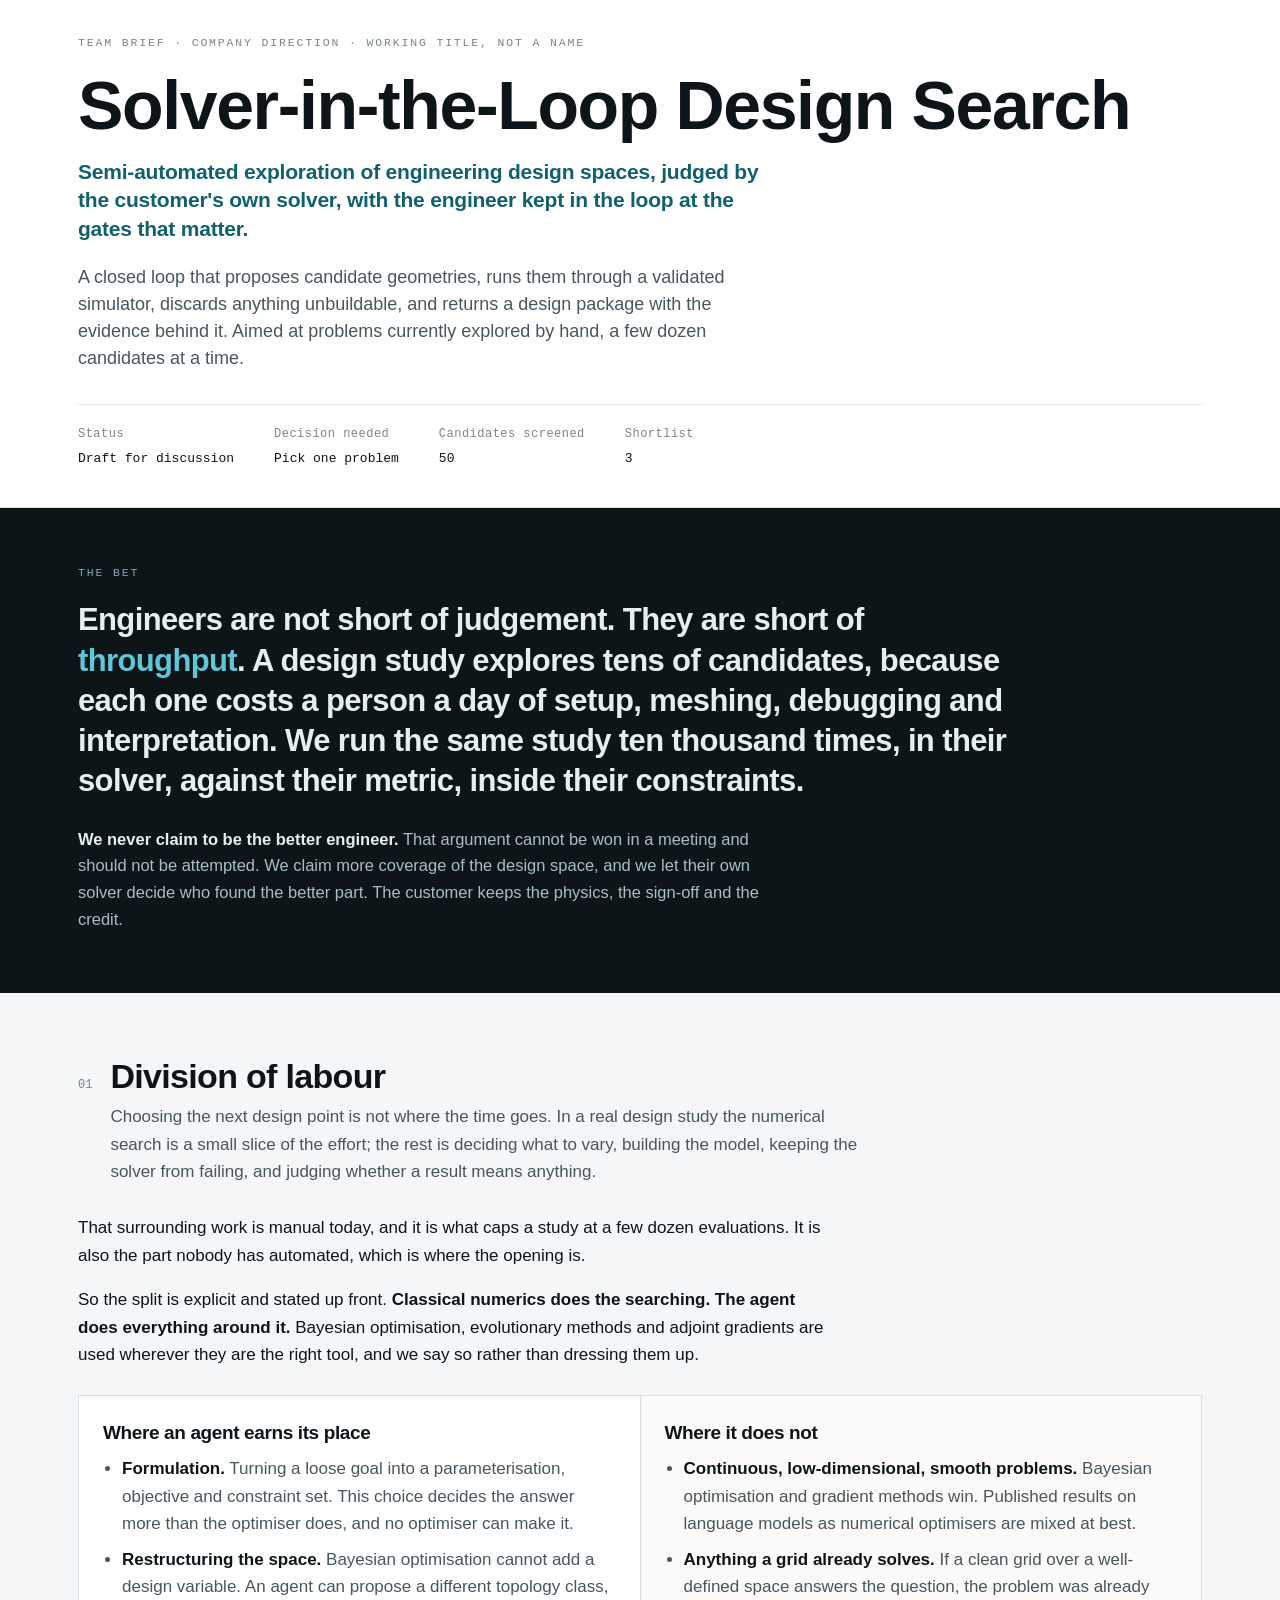
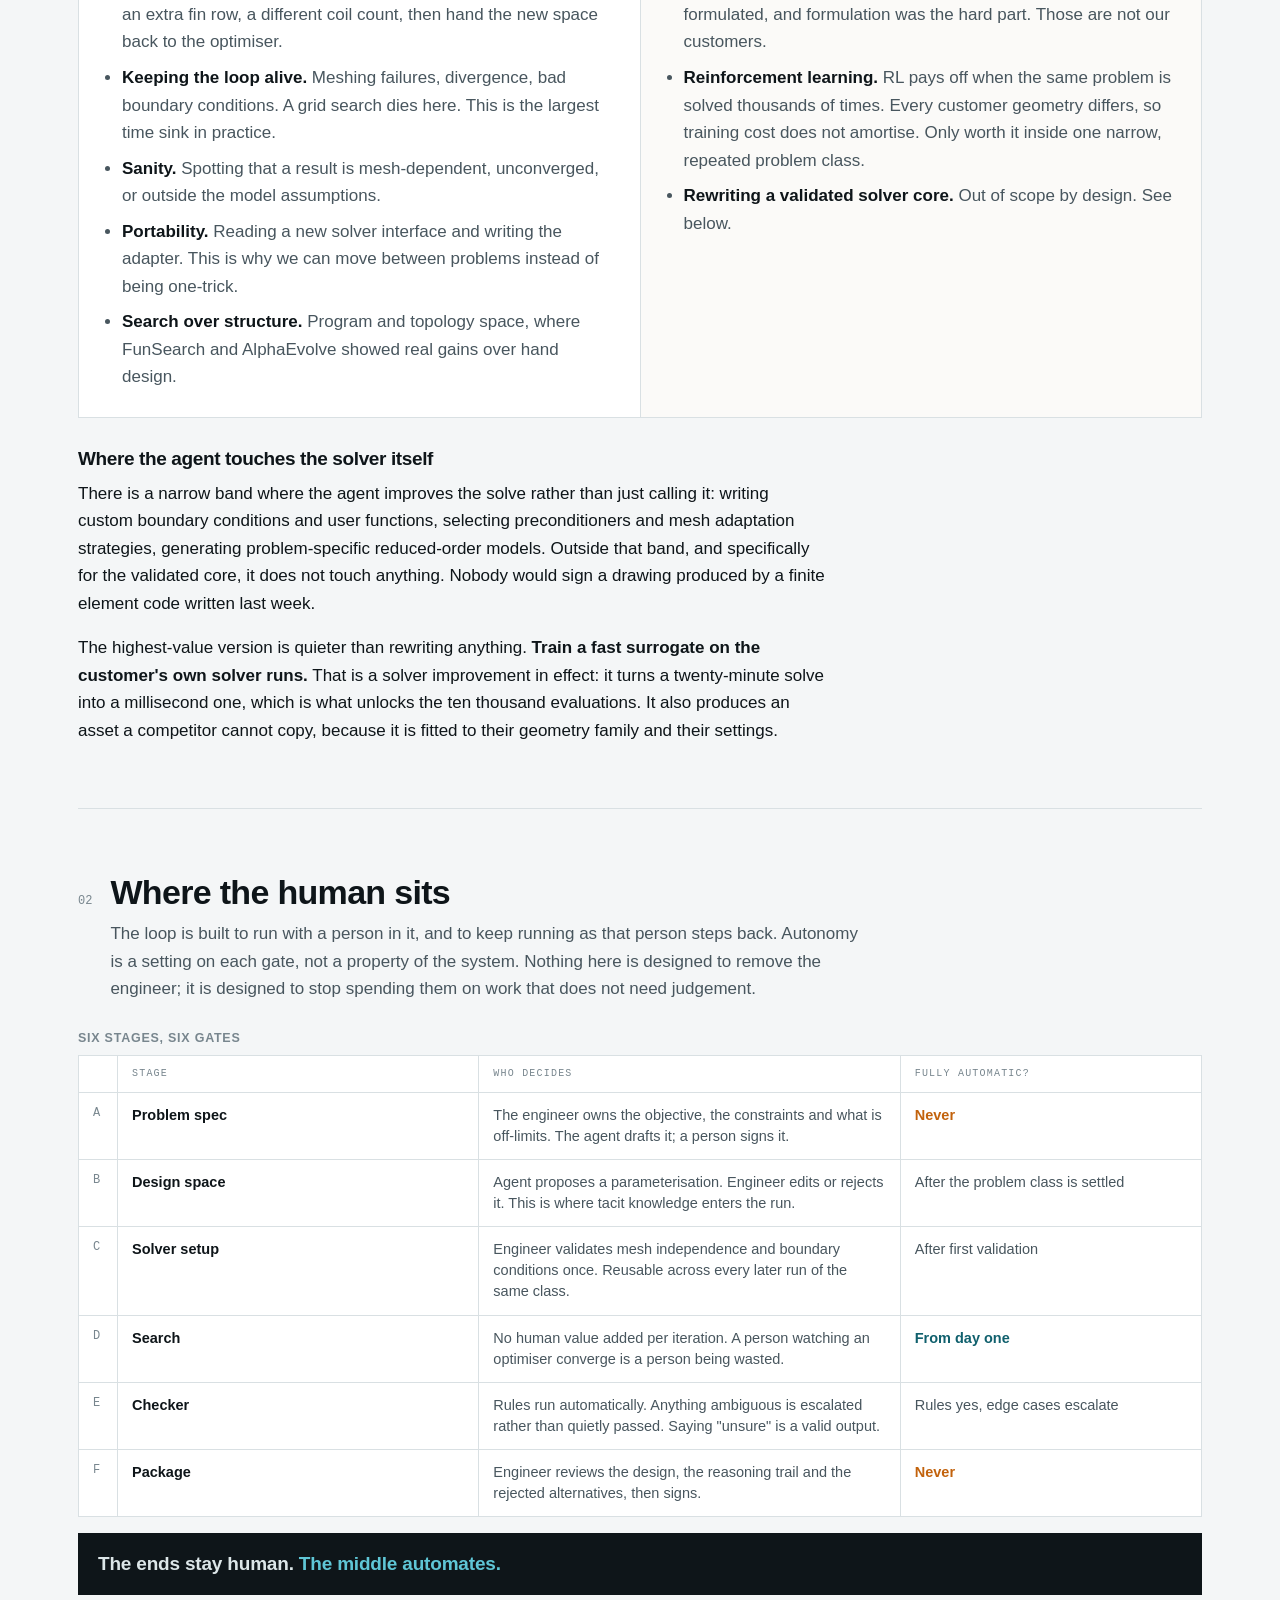
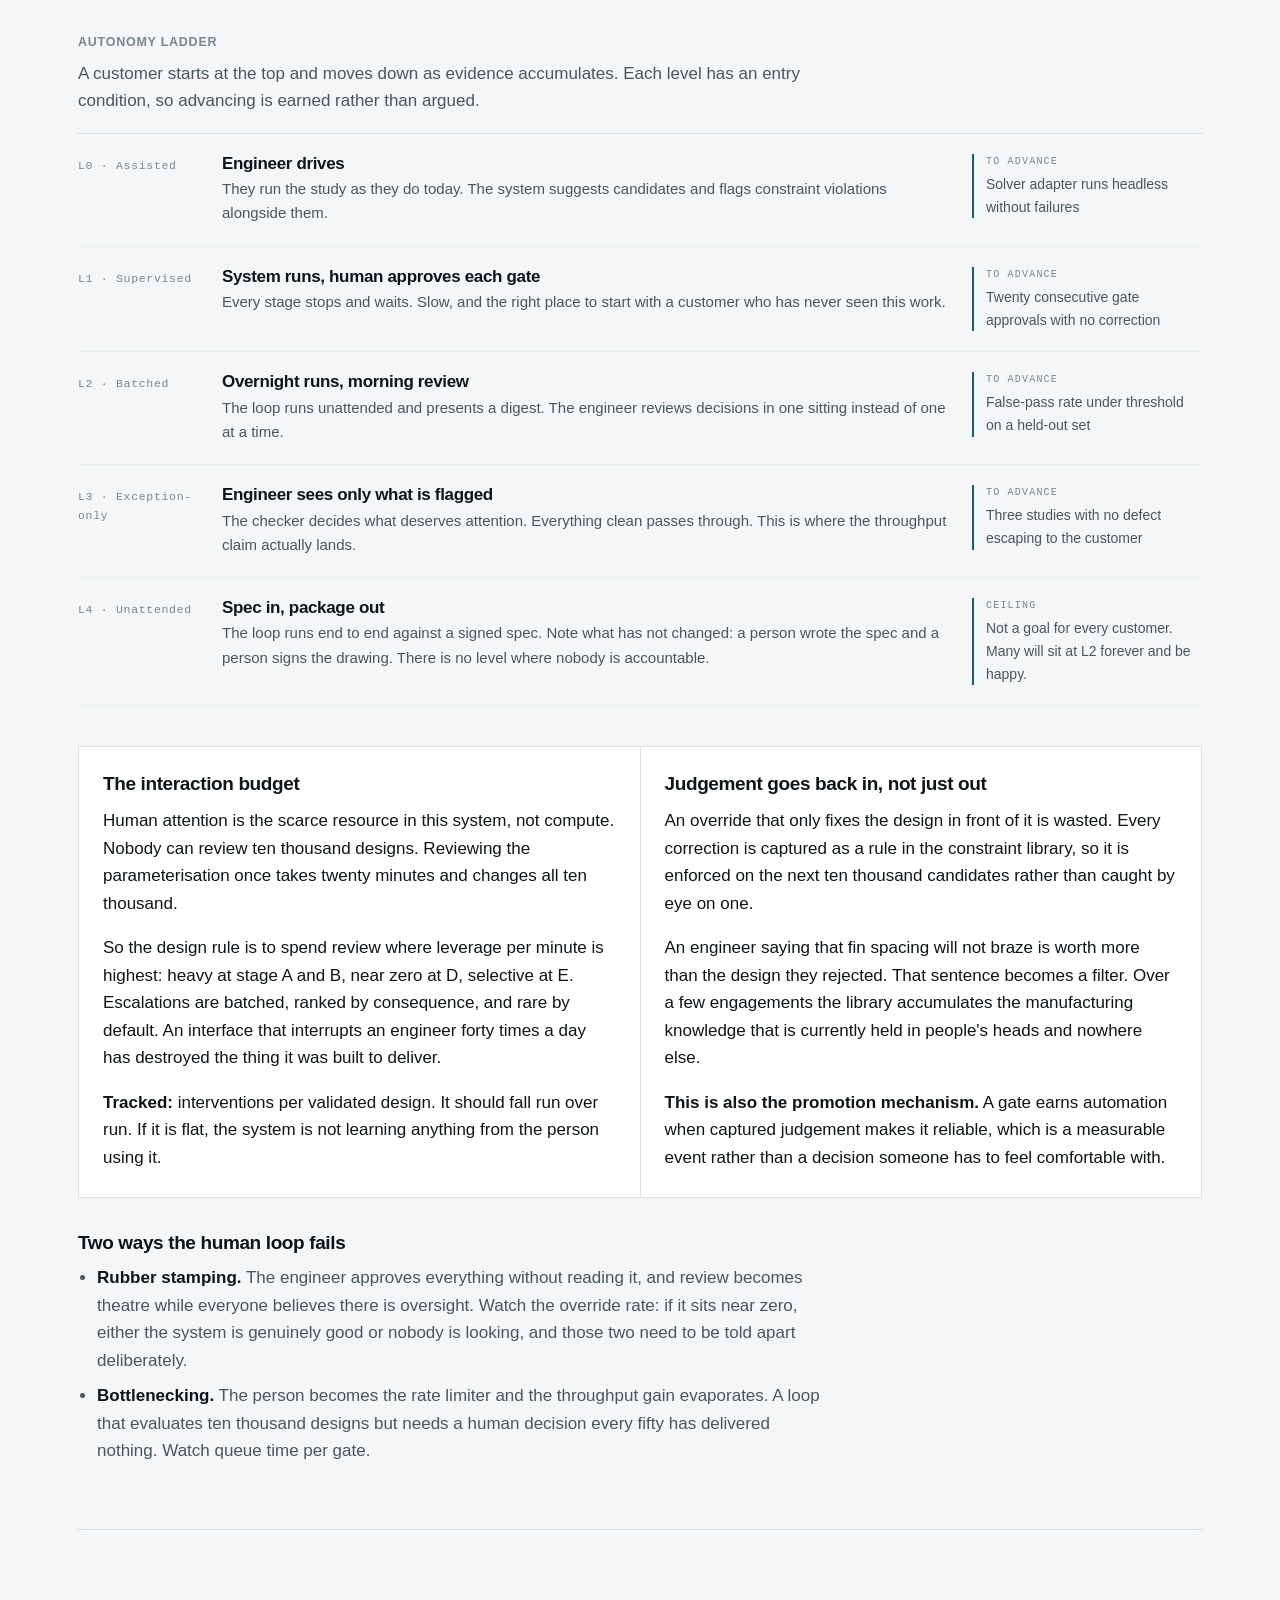
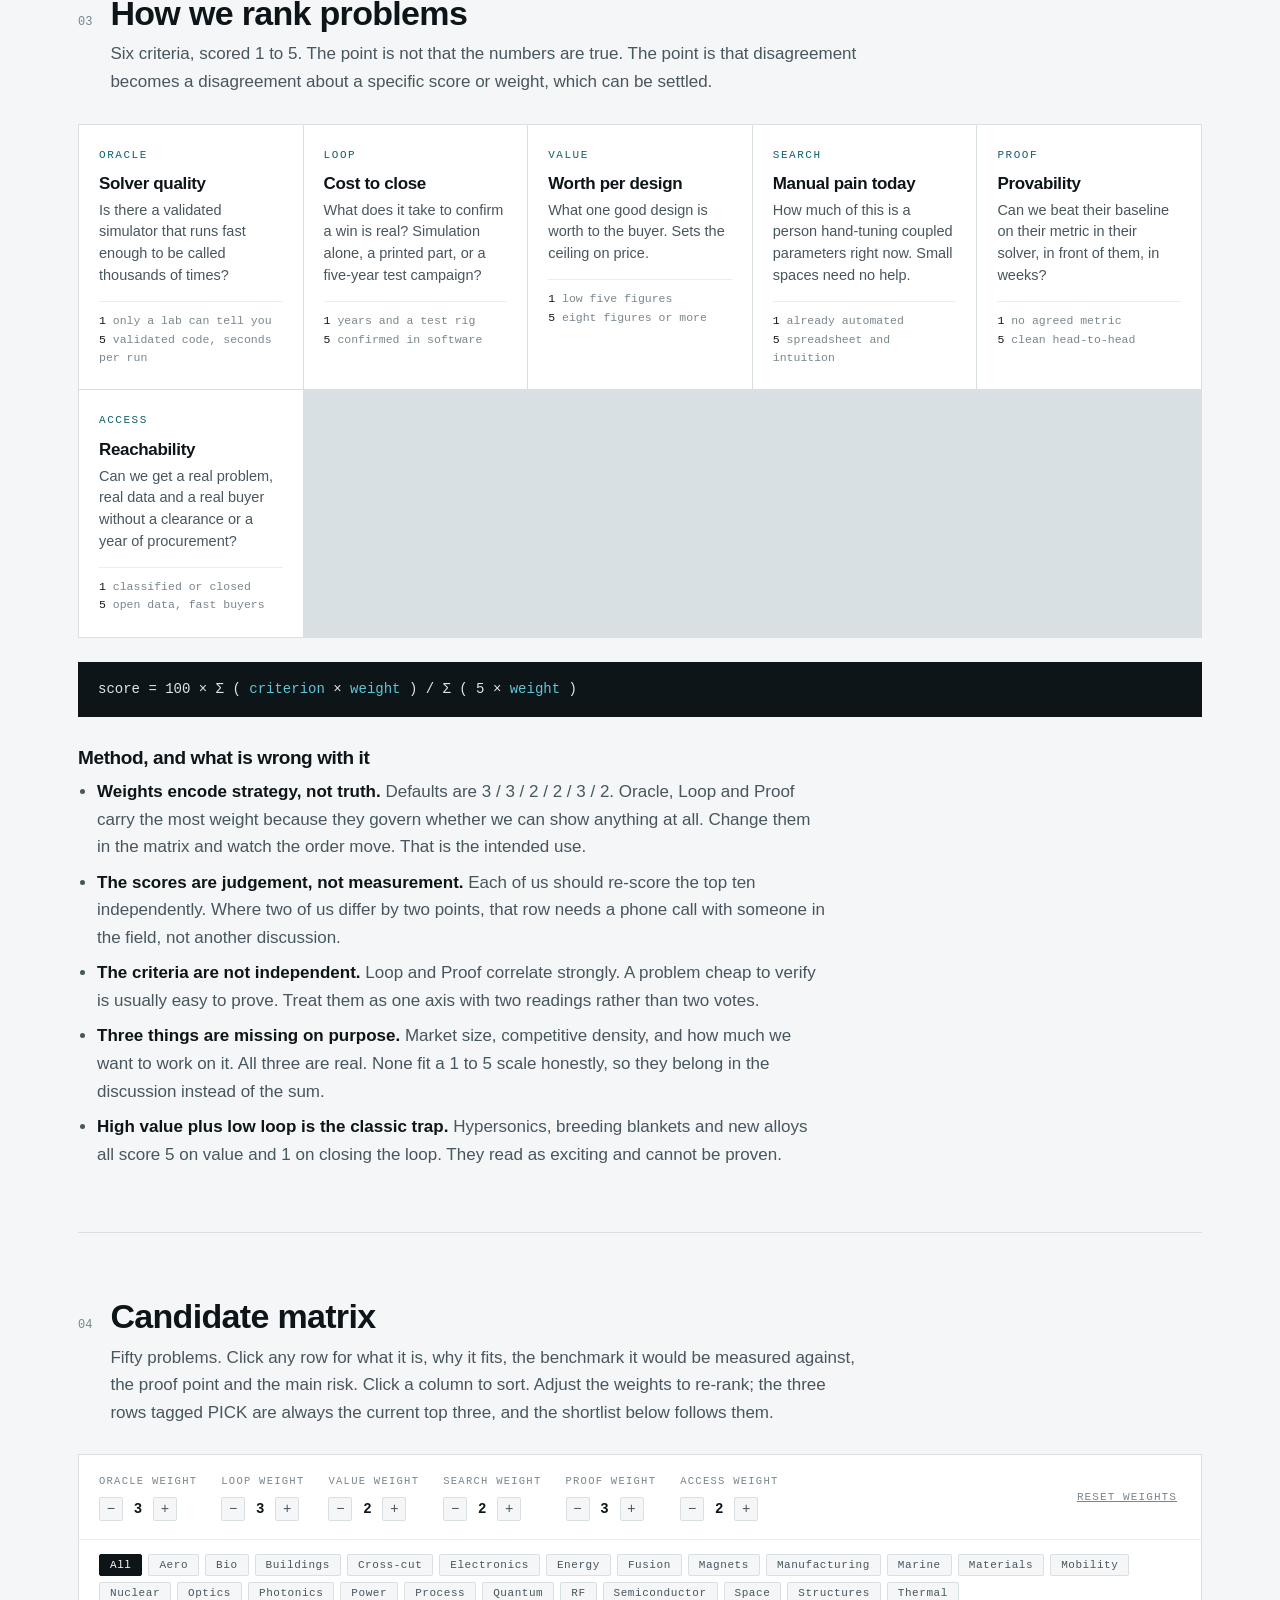
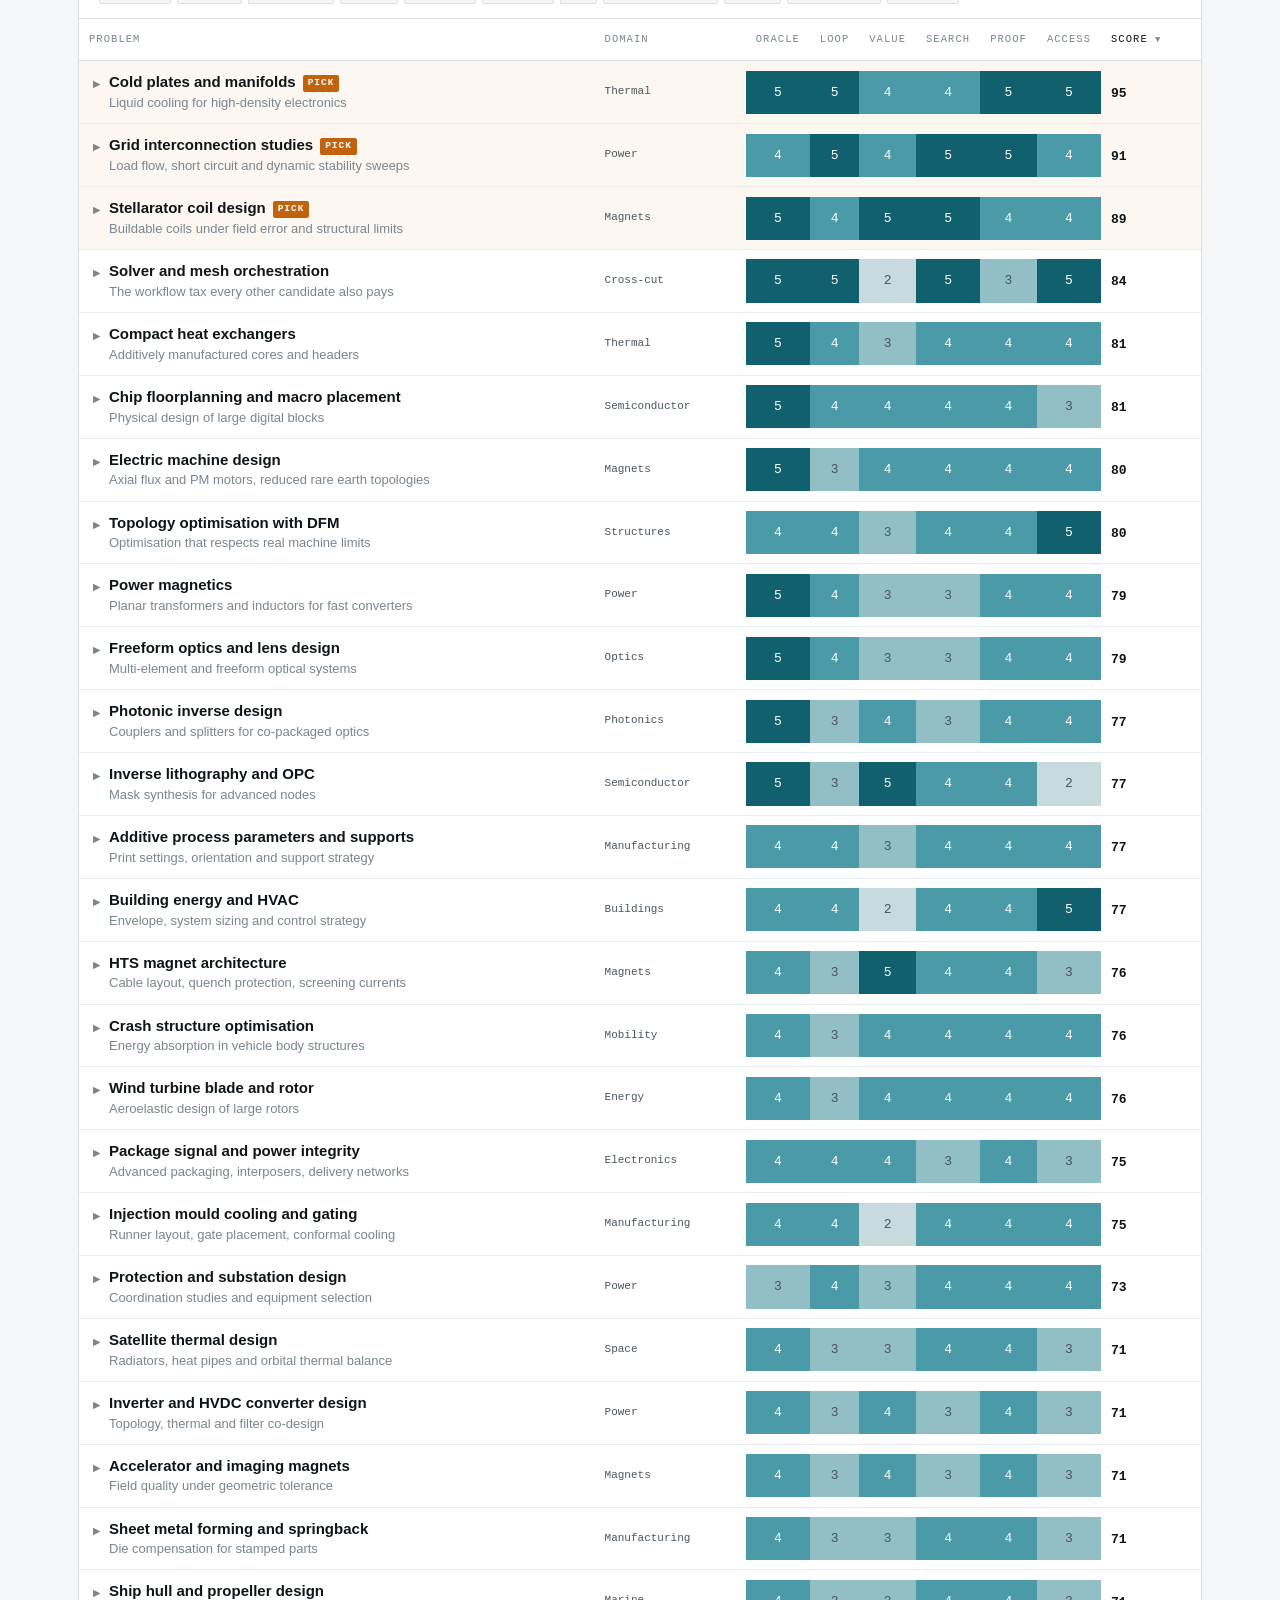
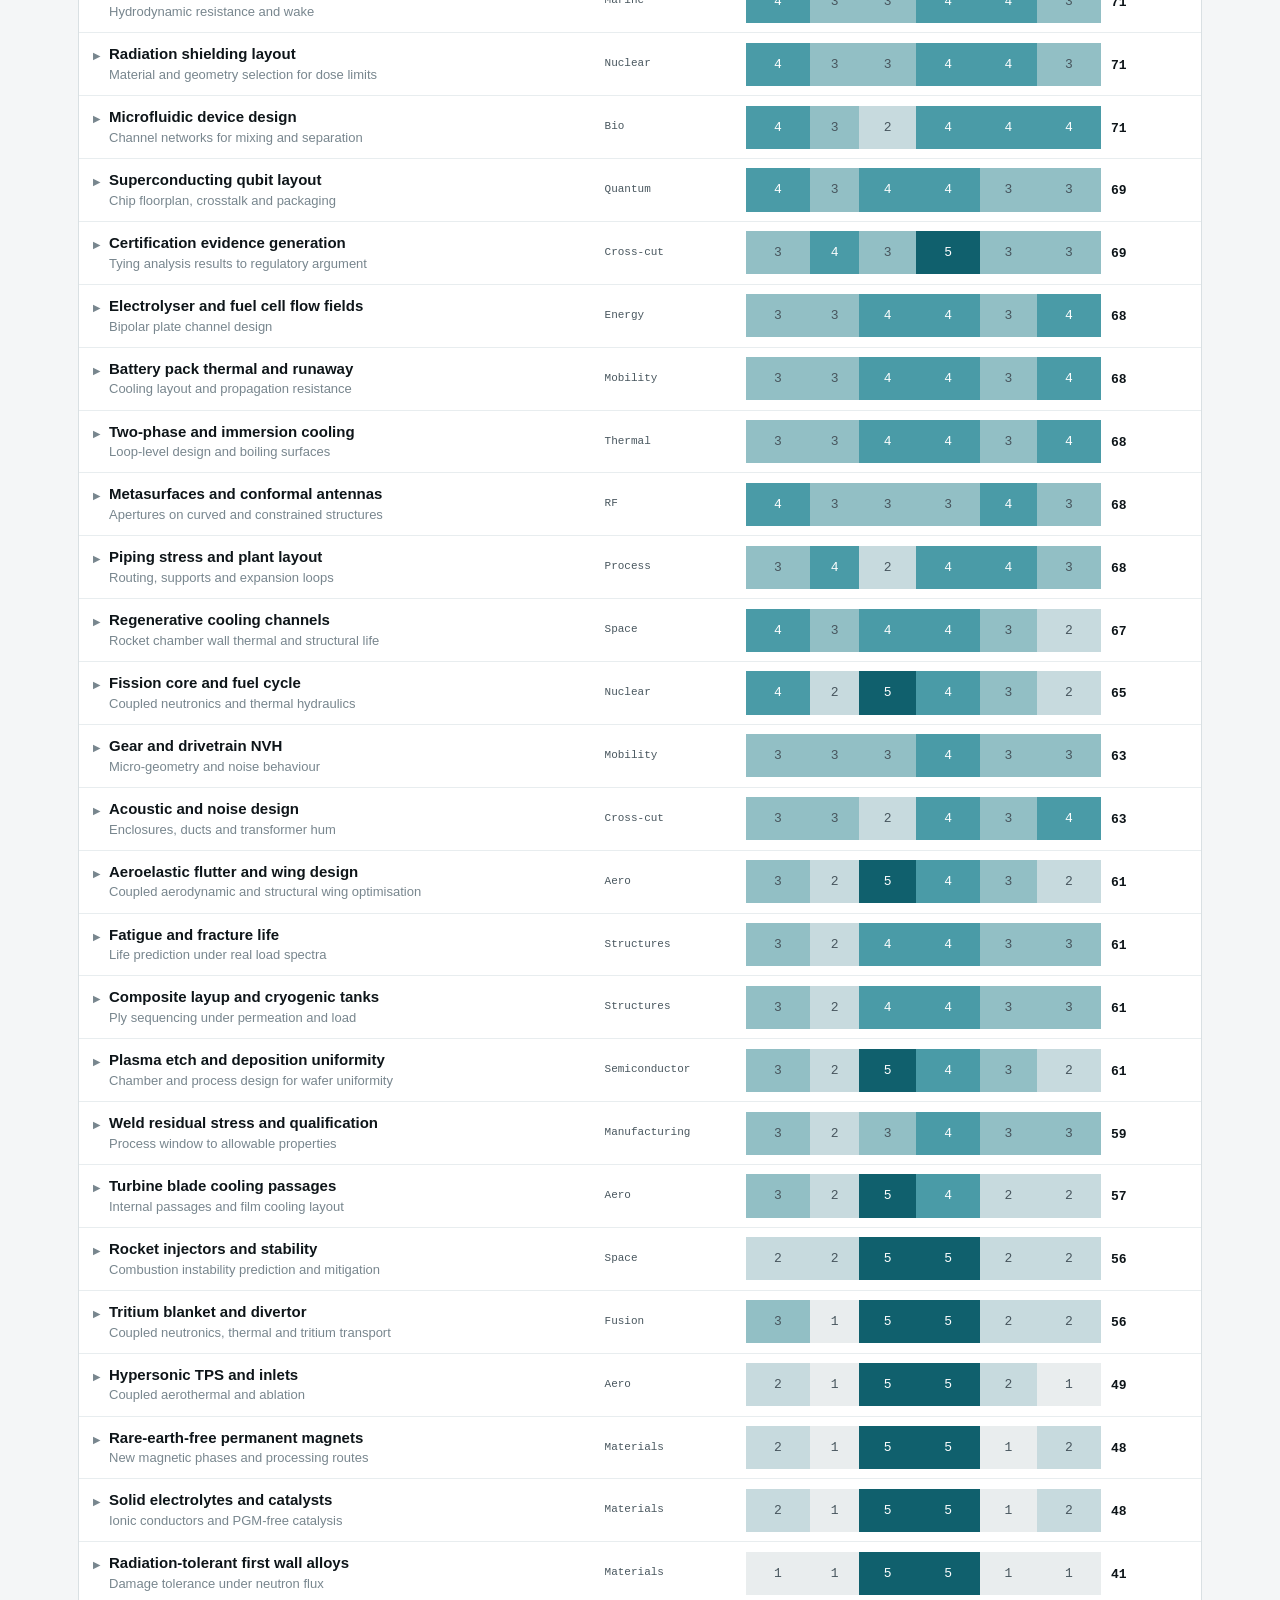
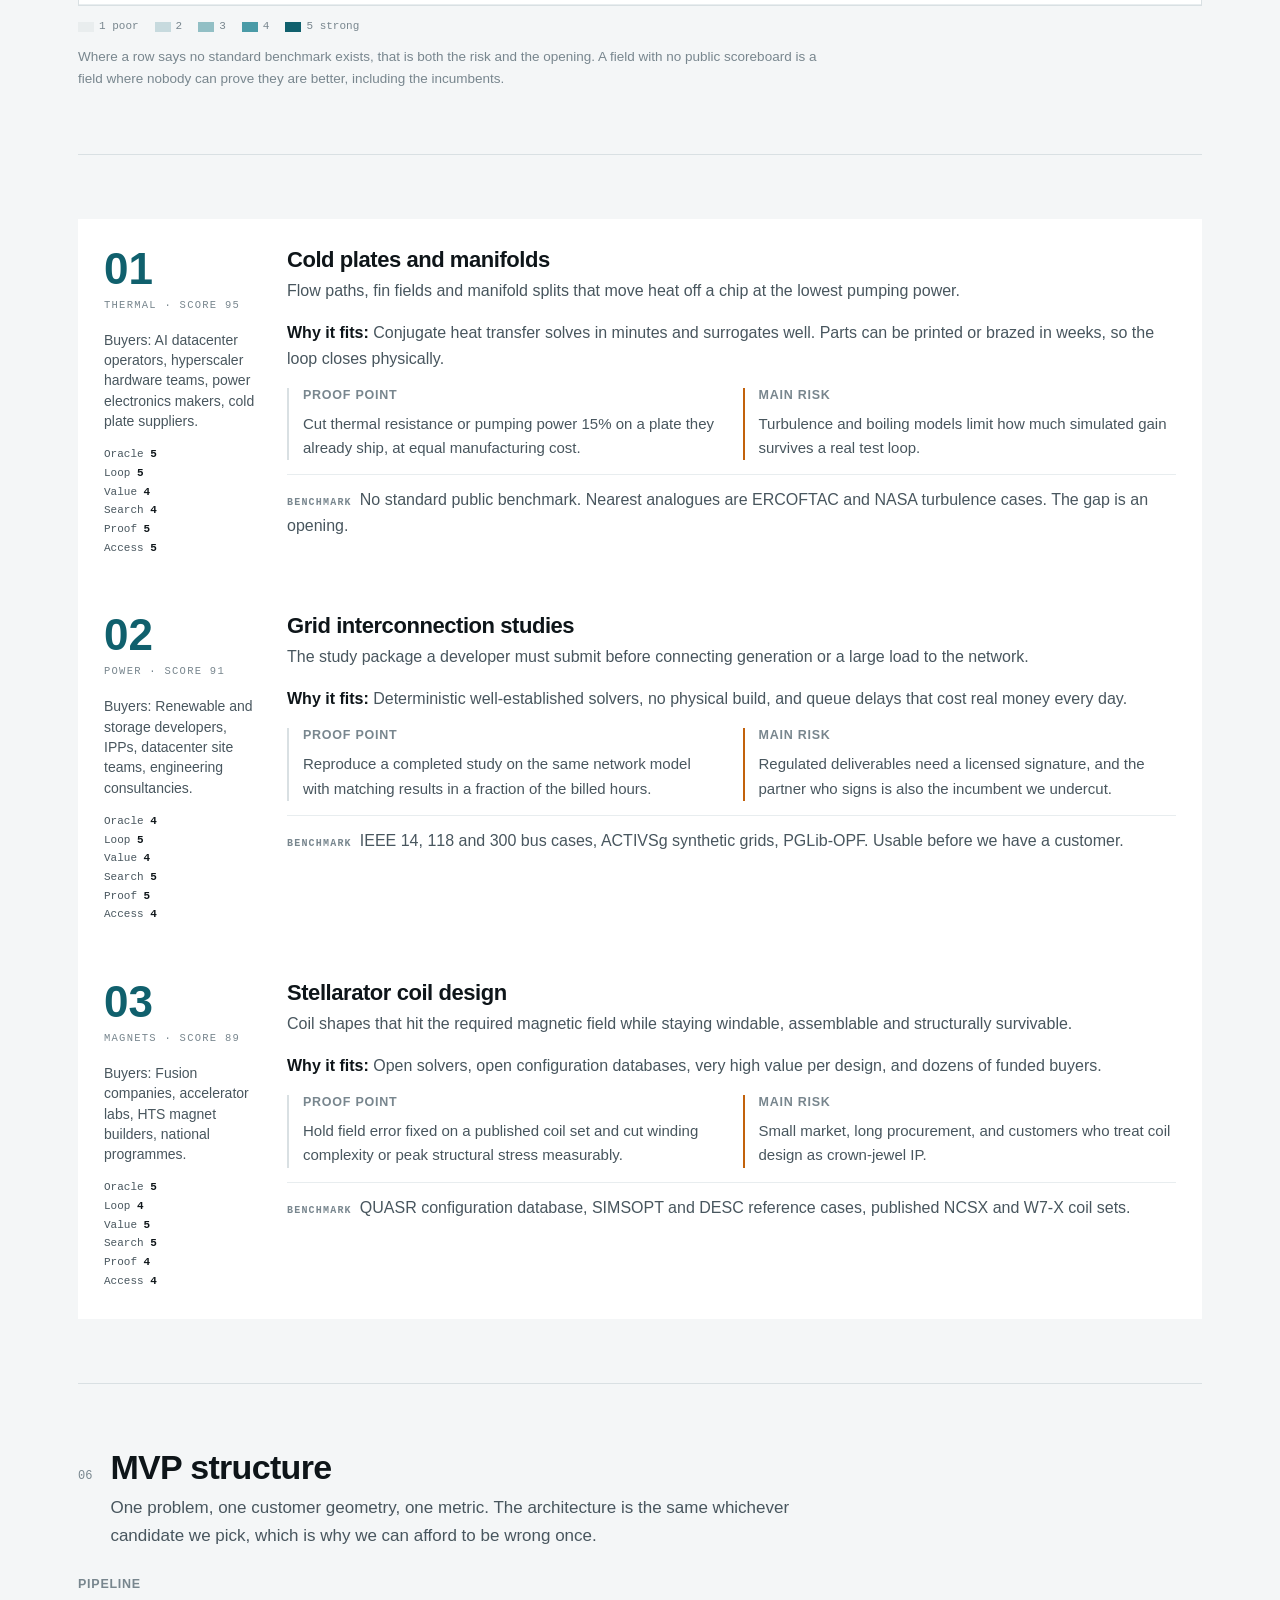
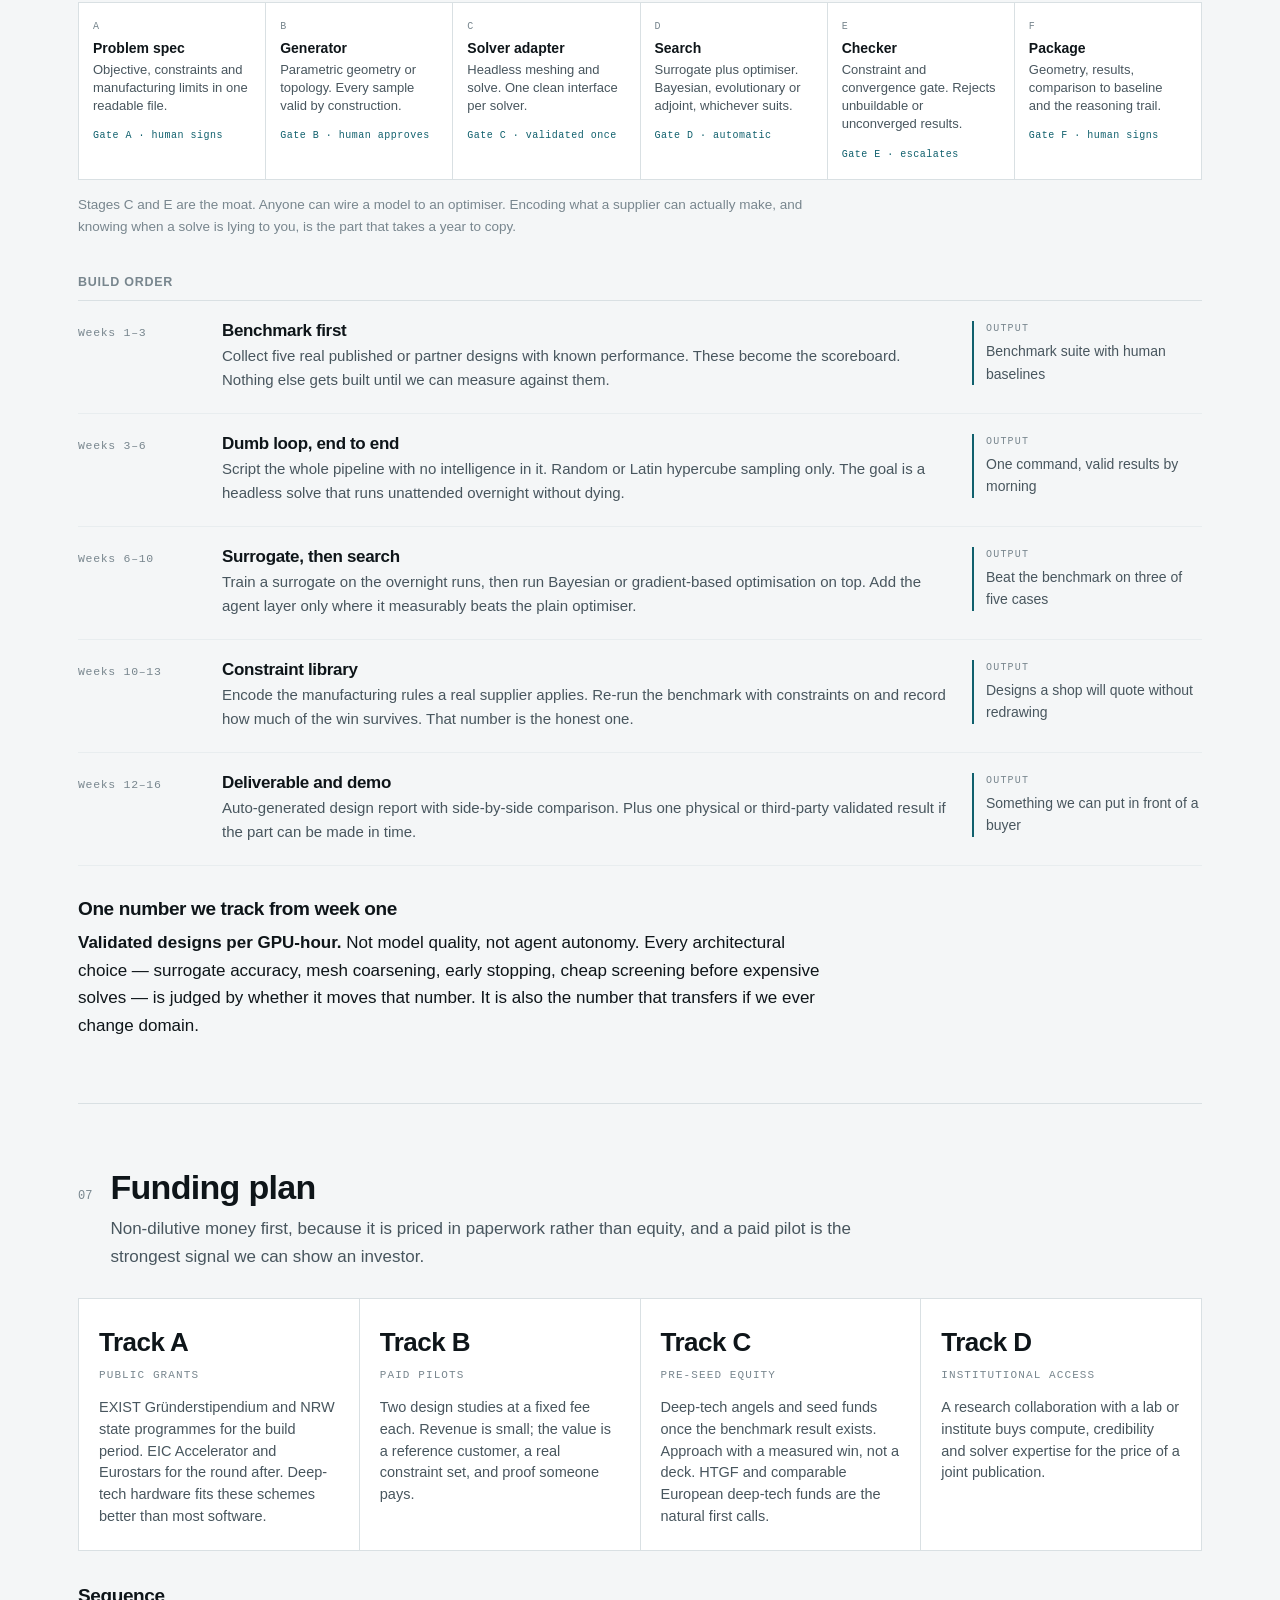
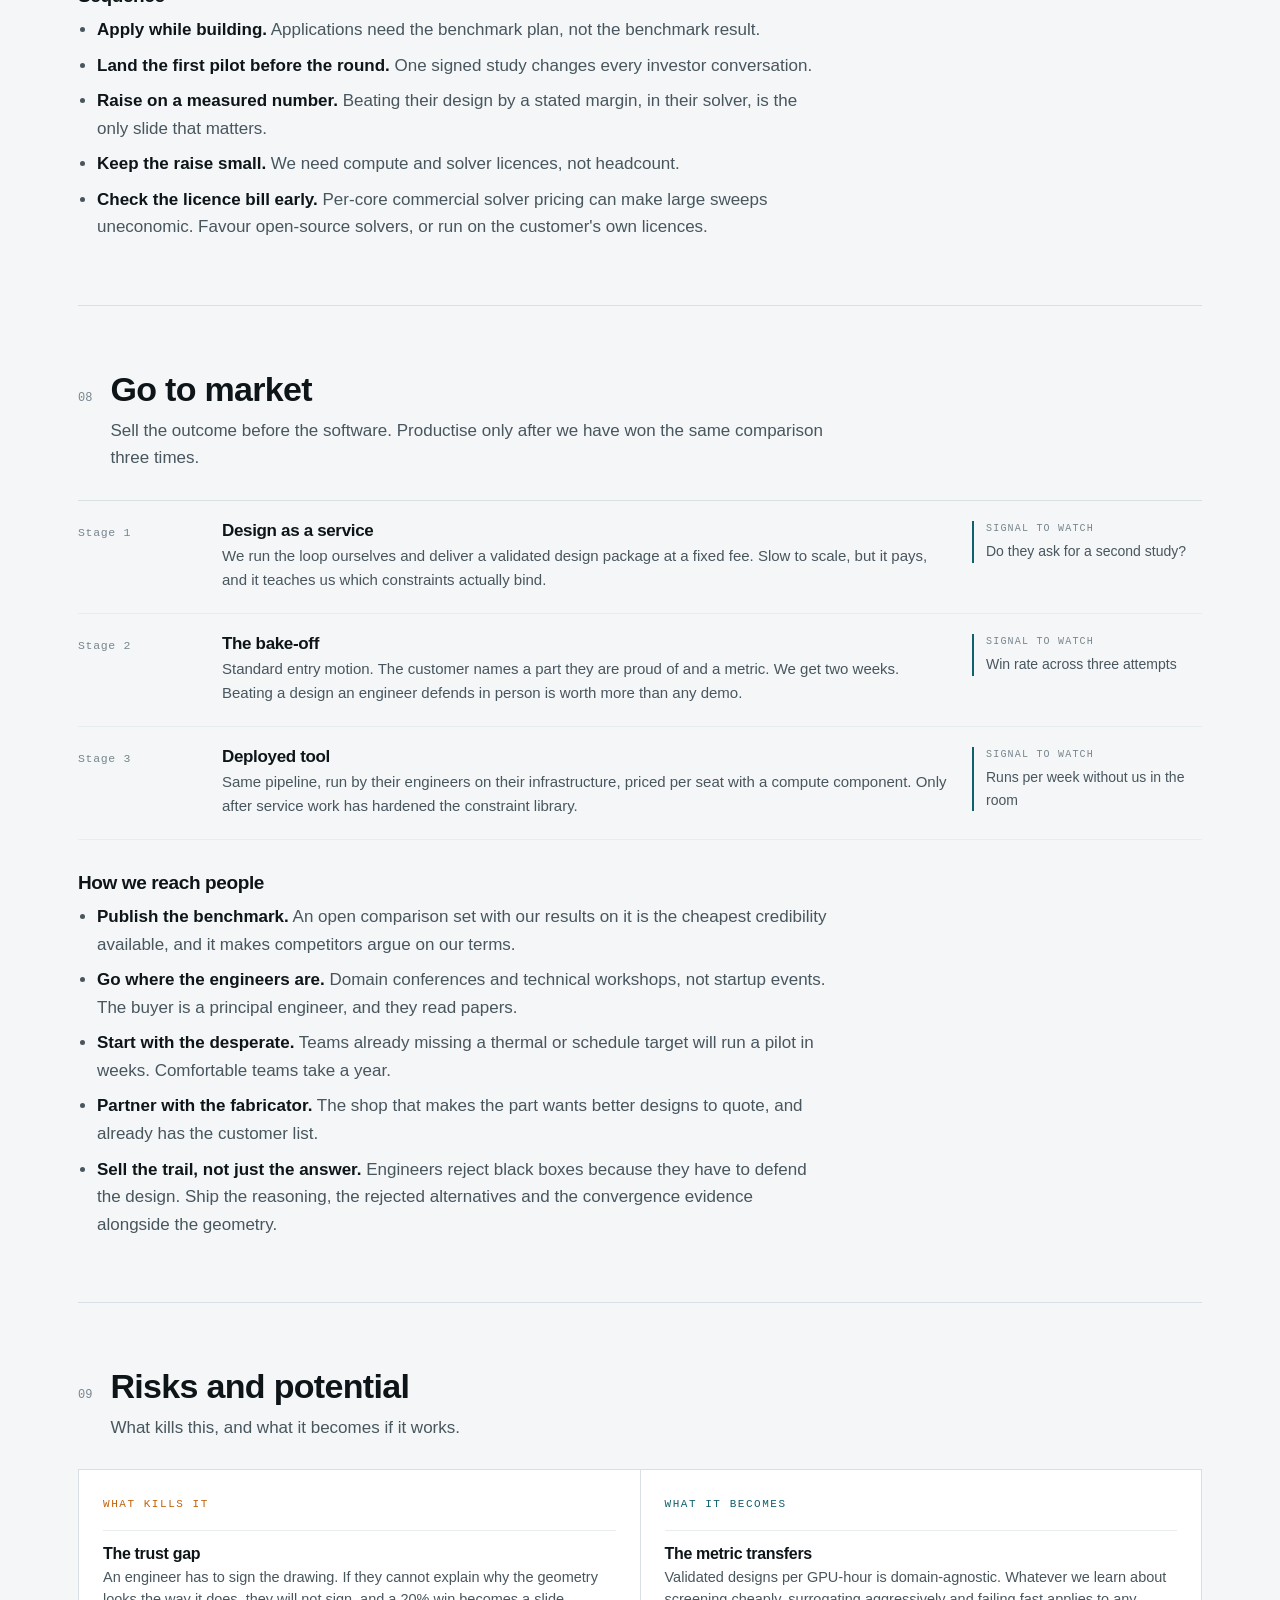
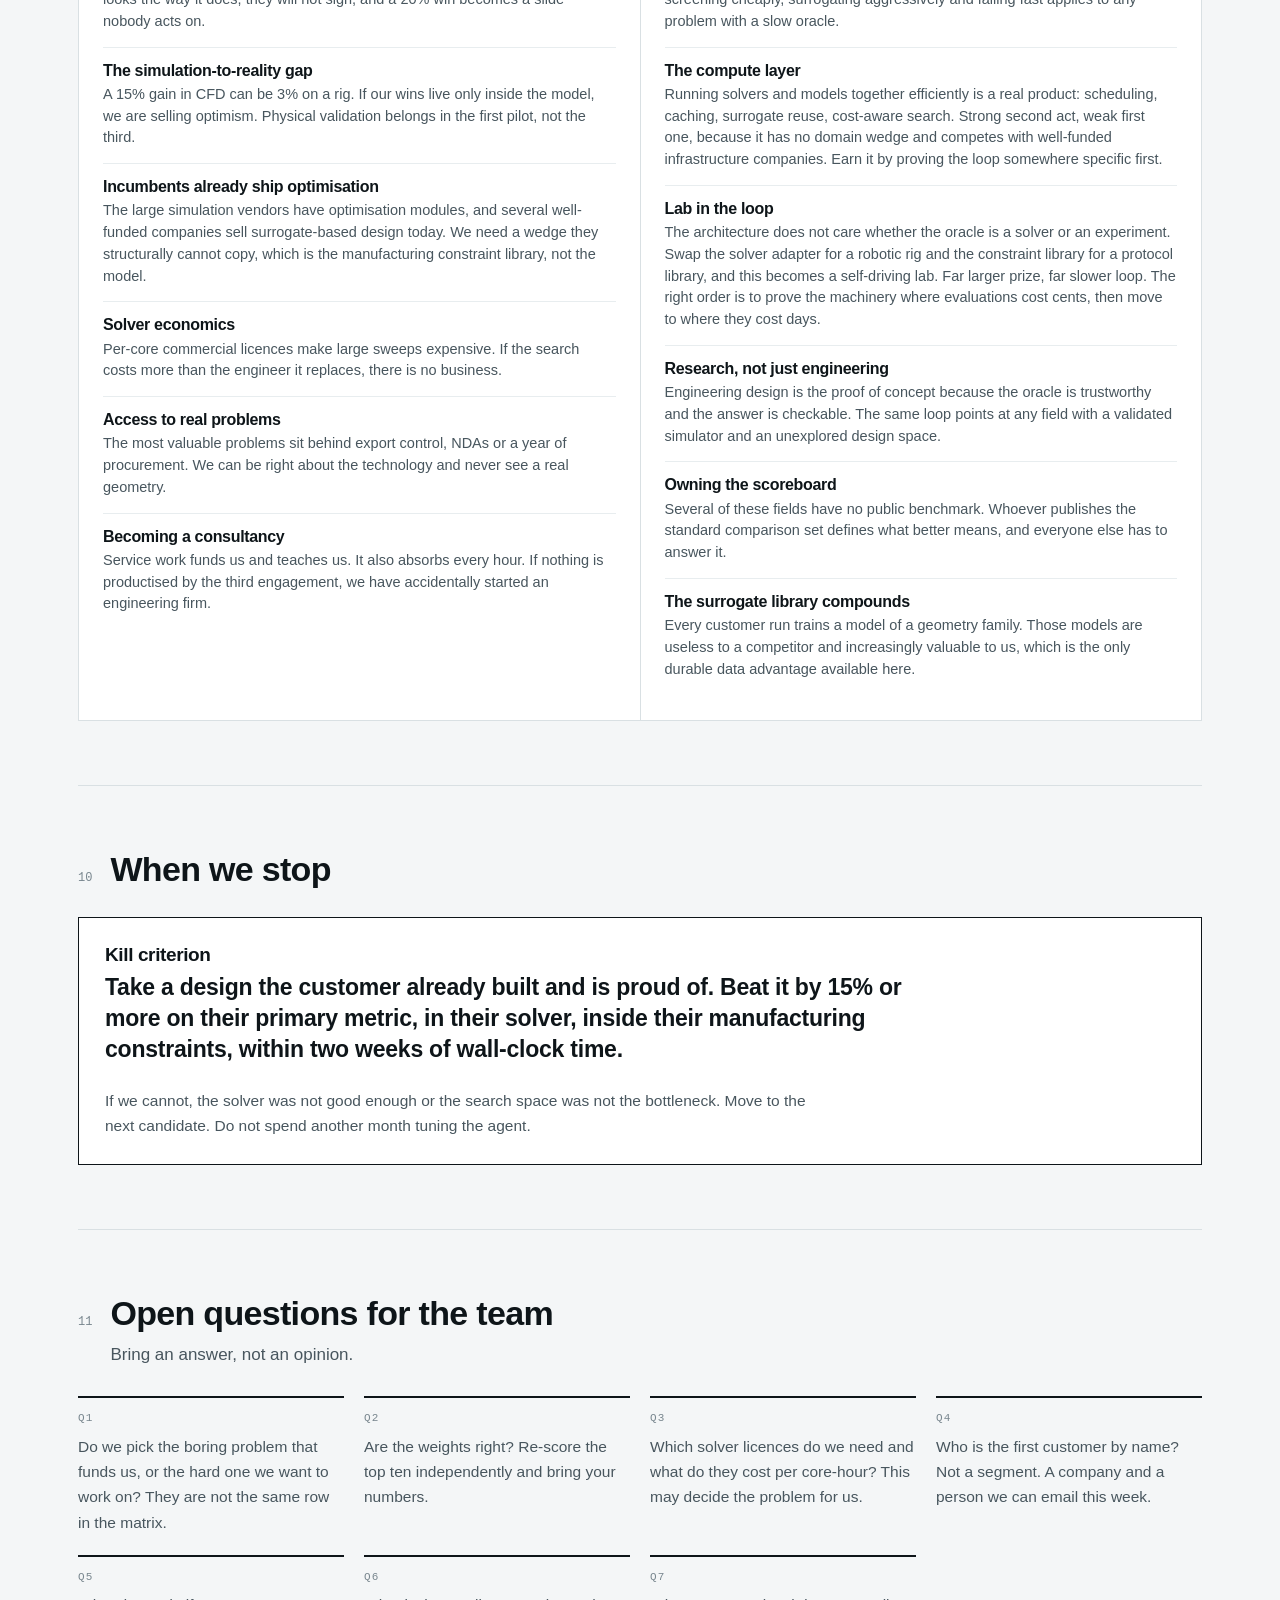
==== index.html @ 3102184f "Add files via upload" ====
<!DOCTYPE html>
<html lang="en">
<head>
<meta charset="utf-8">
<meta name="viewport" content="width=device-width, initial-scale=1">
<meta name="robots" content="noindex, nofollow">
<title>Solver-in-the-Loop Design Search — Team Brief</title>
<style>
:root{
  --ink:#0E1519; --graphite:#48565E; --mute:#78868E;
  --paper:#F4F6F7; --card:#FFFFFF; --line:#D9E0E3; --line-soft:#E8EDEF;
  --deep:#10606D; --signal:#C2620C;
  --s1:#E9EDEE; --s2:#C7DADE; --s3:#92BFC5; --s4:#4A9BA7; --s5:#10606D;
  --maxw:1180px; --prose:750px;
  --display:Helvetica,"Helvetica Neue",Arial,sans-serif;
  --body:Helvetica,"Helvetica Neue",Arial,sans-serif;
  --code:"Courier New",Courier,ui-monospace,monospace;
}
*{box-sizing:border-box}
html{-webkit-text-size-adjust:100%;scroll-behavior:smooth}
body{margin:0;background:var(--paper);color:var(--ink);font-family:var(--body);font-size:17px;line-height:1.62;-webkit-font-smoothing:antialiased}
.wrap{max-width:var(--maxw);margin:0 auto;padding:0 28px}
.prose{max-width:var(--prose)}
h1,h2,h3,h4{font-family:var(--display);margin:0;letter-spacing:-0.02em;line-height:1.14}
p{margin:0 0 1em}p:last-child{margin-bottom:0}
a{color:var(--deep)}
strong{font-weight:600}

.masthead{border-bottom:1px solid var(--line);background:var(--card)}
.masthead .wrap{padding:34px 28px 38px}
.eyebrow{font-family:var(--code);font-size:11.5px;font-weight:500;letter-spacing:.16em;text-transform:uppercase;color:var(--mute)}
h1{font-size:clamp(38px,6.4vw,68px);font-weight:700;margin:14px 0 0}
.tagline{font-family:var(--display);font-size:clamp(17px,2vw,21px);font-weight:700;color:var(--deep);max-width:700px;margin-top:14px;line-height:1.35;letter-spacing:-0.01em}
.lede{font-size:clamp(16px,1.8vw,18px);color:var(--graphite);max-width:660px;margin-top:14px;line-height:1.5}
.metabar{display:flex;flex-wrap:wrap;gap:0 40px;margin-top:32px;padding-top:20px;border-top:1px solid var(--line-soft)}
.metabar div{font-family:var(--code);font-size:12px;color:var(--mute);letter-spacing:.04em}
.metabar b{display:block;color:var(--ink);font-weight:500;font-size:13px;margin-top:3px;letter-spacing:0}

.thesis{background:var(--ink);color:#E7EEEF}
.thesis .wrap{padding:56px 28px 60px}
.thesis .k{font-family:var(--code);font-size:11.5px;letter-spacing:.16em;text-transform:uppercase;color:#7FA6AD}
.thesis p.big{font-family:var(--display);font-weight:600;font-size:clamp(21px,3.1vw,31px);line-height:1.3;letter-spacing:-0.02em;max-width:940px;margin:18px 0 0}
.thesis em{font-style:normal;color:#5FC6D6}
.thesis .sm{max-width:720px;margin-top:24px;color:#A9BEC2;font-size:16.5px}
.thesis .sm b{color:#E7EEEF;font-weight:600}

section{padding:64px 0;border-bottom:1px solid var(--line)}
section:last-of-type{border-bottom:none}
.shead{display:flex;gap:18px;align-items:baseline;margin-bottom:28px}
.snum{font-family:var(--code);font-size:12px;font-weight:500;color:var(--mute);padding-top:6px;flex:0 0 auto}
h2{font-size:clamp(25px,3.2vw,34px);font-weight:700}
.sub{color:var(--graphite);margin-top:8px;max-width:var(--prose)}
h3{font-size:19px;font-weight:700;margin-bottom:6px}
h4{font-size:12.5px;font-weight:700;letter-spacing:.06em;text-transform:uppercase;color:var(--mute);margin-bottom:10px}

.two{display:grid;grid-template-columns:1fr 1fr;gap:1px;background:var(--line);border:1px solid var(--line)}
.two > div{background:var(--card);padding:26px 24px}
.two h3{margin-bottom:12px}
.two.neg > div:last-child{background:#FBFAF8}

.crit{display:grid;grid-template-columns:repeat(auto-fit,minmax(210px,1fr));gap:1px;background:var(--line);border:1px solid var(--line)}
.crit > div{background:var(--card);padding:22px 20px}
.crit .tag{font-family:var(--code);font-size:11px;letter-spacing:.14em;text-transform:uppercase;color:var(--deep)}
.crit h3{font-size:17px;margin:10px 0 6px}
.crit p{font-size:14.5px;color:var(--graphite);line-height:1.5}
.crit .anch{margin-top:12px;padding-top:10px;border-top:1px solid var(--line-soft);font-family:var(--code);font-size:11.5px;color:var(--mute);line-height:1.6}
.crit .anch b{color:var(--ink);font-weight:500}

.formula{background:var(--ink);color:#DCE6E8;font-family:var(--code);font-size:14px;padding:16px 20px;margin:24px 0 0;overflow-x:auto;white-space:nowrap}
.formula span{color:#5FC6D6}

.controls{display:flex;flex-wrap:wrap;gap:24px;align-items:flex-start;padding:18px 20px;background:var(--card);border:1px solid var(--line);border-bottom:none}
.wctl{display:flex;flex-direction:column;gap:7px}
.wctl label{font-family:var(--code);font-size:10.5px;letter-spacing:.12em;text-transform:uppercase;color:var(--mute)}
.stepper{display:flex;align-items:center;gap:8px}
.stepper button{width:24px;height:24px;border:1px solid var(--line);background:var(--paper);color:var(--graphite);border-radius:2px;cursor:pointer;font-size:14px;line-height:1;font-family:var(--code)}
.stepper button:hover:not(:disabled){border-color:var(--deep);color:var(--deep)}
.stepper button:disabled{opacity:.35;cursor:default}
.stepper .val{font-family:var(--code);font-size:14px;font-weight:600;min-width:14px;text-align:center}
.reset{margin-left:auto;align-self:center;background:none;border:none;cursor:pointer;font-family:var(--code);font-size:11px;letter-spacing:.1em;text-transform:uppercase;color:var(--mute);text-decoration:underline;padding:4px}
.reset:hover{color:var(--ink)}
.chips{display:flex;flex-wrap:wrap;gap:6px;padding:14px 20px;background:var(--card);border:1px solid var(--line);border-bottom:none;border-top:1px solid var(--line-soft)}
.chip{font-family:var(--code);font-size:11px;letter-spacing:.05em;padding:4px 10px;border:1px solid var(--line);background:var(--paper);color:var(--graphite);cursor:pointer;border-radius:2px}
.chip[aria-pressed="true"]{background:var(--ink);color:#fff;border-color:var(--ink)}

.tscroll{overflow-x:auto;border:1px solid var(--line);background:var(--card)}
table{border-collapse:collapse;width:100%;min-width:940px}
th,td{text-align:left;padding:0;font-size:14px}
thead th{font-family:var(--code);font-weight:500;font-size:10.5px;letter-spacing:.1em;text-transform:uppercase;color:var(--mute);padding:12px 10px;border-bottom:1px solid var(--line);vertical-align:bottom;white-space:nowrap}
thead th.sortable{cursor:pointer;user-select:none}
thead th.sortable:hover{color:var(--ink)}
thead th[aria-sort]:not([aria-sort="none"]){color:var(--ink)}
thead th .arrow{opacity:.5;font-size:9px}
tbody tr.row{border-bottom:1px solid var(--line-soft);cursor:pointer}
tbody tr.row:hover{background:#F7FAFA}
tbody tr.row.open{background:#EEF4F5}
td.name{padding:11px 10px 11px 14px;min-width:265px}
td.name .t{font-weight:600;font-size:15px;display:block;line-height:1.3}
td.name .n{font-size:13px;color:var(--mute);line-height:1.4;display:block;margin-top:2px;padding-left:16px}
td.name .car{display:inline-block;font-family:var(--code);font-size:9px;color:var(--mute);width:16px;transition:transform .15s}
tr.open td.name .car{transform:rotate(90deg);color:var(--deep)}
td.dom{padding:11px 10px;font-family:var(--code);font-size:11px;color:var(--graphite);white-space:nowrap}
td.sc{width:48px;text-align:center;font-family:var(--code);font-size:13px;font-weight:500;padding:0}
td.sc span{display:block;padding:11px 0}
td.tot{width:100px;padding:11px 14px 11px 10px}
.bar{height:5px;background:var(--line-soft);position:relative;margin-top:5px}
.bar i{display:block;height:100%;background:var(--deep)}
.totnum{font-family:var(--code);font-size:13px;font-weight:600}
.pick{display:inline-block;font-family:var(--code);font-size:9.5px;letter-spacing:.1em;background:var(--signal);color:#fff;padding:2px 5px;margin-left:7px;vertical-align:2px;border-radius:2px}
tr.is-pick{background:#FCF7F1}
tr.is-pick:hover{background:#F8F0E7}

tr.detail > td{padding:0;background:#F9FBFB;border-bottom:1px solid var(--line)}
.dpanel{padding:22px 24px 24px 34px;border-left:3px solid var(--deep)}
.dpanel .dh{font-family:var(--display);font-size:18px;font-weight:700;margin-bottom:14px}
.dgrid{display:grid;grid-template-columns:repeat(auto-fit,minmax(225px,1fr));gap:20px}
.dgrid .f h4{margin-bottom:5px}
.dgrid .f p{font-size:14.5px;color:var(--graphite);line-height:1.55;margin:0}
.dgrid .f.risk h4{color:var(--signal)}
.dscores{margin-top:18px;padding-top:14px;border-top:1px solid var(--line-soft);font-family:var(--code);font-size:11.5px;color:var(--mute);display:flex;flex-wrap:wrap;gap:14px}
.dscores b{color:var(--ink);font-weight:600}

.legend{display:flex;gap:16px;align-items:center;margin-top:12px;flex-wrap:wrap}
.legend .sw{display:flex;align-items:center;gap:5px;font-family:var(--code);font-size:11px;color:var(--mute)}
.legend .sw i{width:16px;height:10px;display:block}
.hint{font-size:13.5px;color:var(--mute);margin-top:10px;max-width:var(--prose)}

.picks{display:grid;gap:1px;background:var(--line);border:1px solid var(--line)}
.pcard{background:var(--card);padding:28px 26px;display:grid;grid-template-columns:155px 1fr;gap:28px}
.pcard .side .rank{font-family:var(--display);font-size:44px;font-weight:800;line-height:1;color:var(--deep)}
.pcard .side .lab{font-family:var(--code);font-size:10.5px;letter-spacing:.12em;text-transform:uppercase;color:var(--mute);margin-top:6px}
.pcard .side .who{font-size:14px;color:var(--graphite);margin-top:16px;line-height:1.45}
.pcard h3{font-size:22px}
.pcard .body p{font-size:16px;color:var(--graphite)}
.pcard .body p strong{color:var(--ink)}
.split{display:grid;grid-template-columns:1fr 1fr;gap:22px;margin-top:16px}
.split .box{border-left:2px solid var(--line);padding-left:14px}
.split .box.risk{border-left-color:var(--signal)}
.split .box p{font-size:15px;margin:0}
.live{display:inline-block;font-family:var(--code);font-size:10px;font-weight:700;letter-spacing:.14em;text-transform:uppercase;background:var(--deep);color:#fff;padding:2px 7px;border-radius:2px;vertical-align:2px;margin-right:8px}
.pcard .bench{margin-top:14px;padding-top:12px;border-top:1px solid var(--line-soft);font-size:14px;color:var(--mute)}
.pcard .bench b{font-family:var(--code);font-size:10px;letter-spacing:.12em;text-transform:uppercase;color:var(--mute);font-weight:700;margin-right:8px}
.pcard .side .scr{font-family:var(--code);font-size:11px;color:var(--graphite);margin-top:14px;line-height:1.7}
.pcard .side .scr b{color:var(--ink)}

.gates{display:grid;grid-template-columns:38px 1.2fr 1.4fr 1fr;background:var(--line);border:1px solid var(--line);gap:1px}
.gates > div{background:var(--card);padding:12px 14px;font-size:14.5px;color:var(--graphite);line-height:1.45}
.gates > div.hd{font-family:var(--code);font-size:10px;letter-spacing:.12em;text-transform:uppercase;color:var(--mute);padding:11px 14px}
.gates > div.st{font-family:var(--code);font-size:12px;color:var(--mute)}
.gates > div.nm{color:var(--ink);font-weight:700;font-family:var(--display)}
.gates .never{color:var(--signal);font-weight:700}
.gates .auto{color:var(--deep);font-weight:700}
.pattern{margin-top:16px;padding:16px 20px;background:var(--ink);color:#DCE6E8;font-family:var(--display);font-weight:700;font-size:clamp(16px,2vw,19px);letter-spacing:-0.01em}
.pattern em{font-style:normal;color:#5FC6D6}
@media (max-width:760px){
  .gates{grid-template-columns:32px 1fr}
  .gates > div.hd:nth-child(3),.gates > div.hd:nth-child(4){display:none}
  .gates > div:nth-child(4n+3),.gates > div:nth-child(4n){grid-column:2}
}
.pipe{display:grid;grid-template-columns:repeat(6,1fr);gap:1px;background:var(--line);border:1px solid var(--line);margin-bottom:14px}
.pipe > div{background:var(--card);padding:16px 14px}
.pipe .st{font-family:var(--code);font-size:10px;letter-spacing:.1em;color:var(--mute)}
.pipe h4{font-size:14px;text-transform:none;letter-spacing:0;color:var(--ink);margin:6px 0 4px;font-weight:700}
.pipe p{font-size:13px;color:var(--graphite);line-height:1.4}
.pipe .who{font-family:var(--code);font-size:10px;color:var(--deep);margin-top:8px;letter-spacing:.05em}

.steps{border-top:1px solid var(--line)}
.step{display:grid;grid-template-columns:120px 1fr 230px;gap:24px;padding:20px 0;border-bottom:1px solid var(--line-soft);align-items:start}
.step .w{font-family:var(--code);font-size:11.5px;color:var(--mute);letter-spacing:.06em;padding-top:3px}
.step h3{font-size:17px;margin-bottom:4px}
.step p{font-size:15px;color:var(--graphite);margin:0}
.step .out{font-size:14px;color:var(--graphite);border-left:2px solid var(--deep);padding-left:12px}
.step .out b{display:block;font-family:var(--code);font-size:10px;letter-spacing:.12em;text-transform:uppercase;color:var(--mute);font-weight:500;margin-bottom:3px}

.money{display:grid;grid-template-columns:repeat(auto-fit,minmax(230px,1fr));gap:1px;background:var(--line);border:1px solid var(--line)}
.money > div{background:var(--card);padding:22px 20px}
.money .amt{font-family:var(--display);font-size:26px;font-weight:800;letter-spacing:-0.02em}
.money .src{font-family:var(--code);font-size:11px;letter-spacing:.1em;text-transform:uppercase;color:var(--mute);margin-top:4px}
.money p{font-size:14.5px;color:var(--graphite);margin-top:12px;line-height:1.5}

ul.tight{margin:0;padding-left:19px}
ul.tight li{margin-bottom:8px;color:var(--graphite)}
ul.tight li:last-child{margin-bottom:0}
ul.tight li strong{color:var(--ink)}

.rp{display:grid;grid-template-columns:1fr 1fr;gap:1px;background:var(--line);border:1px solid var(--line)}
.rp > div{background:var(--card);padding:26px 24px}
.rp .hd{font-family:var(--code);font-size:11px;letter-spacing:.14em;text-transform:uppercase;margin-bottom:16px}
.rp .risks .hd{color:var(--signal)}
.rp .pots .hd{color:var(--deep)}
.rp .item{padding:14px 0;border-top:1px solid var(--line-soft)}
.rp .item:first-of-type{border-top:none;padding-top:0}
.rp .item h3{font-size:16px;margin-bottom:4px}
.rp .item p{font-size:14.5px;color:var(--graphite);margin:0;line-height:1.5}

.kill{border:1px solid var(--ink);background:var(--card);padding:26px}
.kill .rule{font-family:var(--display);font-size:clamp(18px,2.4vw,23px);font-weight:600;line-height:1.35;letter-spacing:-0.01em;max-width:840px}
.kill .then{margin-top:14px;font-size:15.5px;color:var(--graphite);max-width:720px}

.qs{display:grid;grid-template-columns:repeat(auto-fit,minmax(255px,1fr));gap:20px}
.q{border-top:2px solid var(--ink);padding-top:12px}
.q p{font-size:15.5px;color:var(--graphite)}
.q .qn{font-family:var(--code);font-size:11px;color:var(--mute);letter-spacing:.1em;margin-bottom:6px}

footer{padding:36px 0 60px;color:var(--mute);font-family:var(--code);font-size:11.5px;letter-spacing:.06em}
:focus-visible{outline:2px solid var(--signal);outline-offset:2px}

@media (max-width:900px){
  .two,.rp{grid-template-columns:1fr}
  .pcard{grid-template-columns:1fr;gap:16px}
  .pipe{grid-template-columns:repeat(2,1fr)}
  .step{grid-template-columns:1fr;gap:10px}
  .step .out{border-left:none;border-top:2px solid var(--deep);padding:10px 0 0}
  .split{grid-template-columns:1fr}
}
@media (max-width:620px){
  body{font-size:16px}
  .wrap{padding:0 18px}
  section{padding:46px 0}
  .shead{flex-direction:column;gap:4px}
  .pipe{grid-template-columns:1fr}
  .dpanel{padding:18px 16px 20px 18px}
}
@media (prefers-reduced-motion:reduce){*{transition:none!important;scroll-behavior:auto!important}}
@media print{
  .controls,.chips{display:none}
  body{background:#fff;font-size:11pt}
  section{page-break-inside:avoid;padding:24px 0}
  .tscroll{overflow:visible}
  table{min-width:0}
}
</style>
</head>
<body>

<header class="masthead">
  <div class="wrap">
    <div class="eyebrow">Team brief · Company direction · Working title, not a name</div>
    <h1>Solver-in-the-Loop Design Search</h1>
    <p class="tagline">Semi-automated exploration of engineering design spaces, judged by the customer's own solver, with the engineer kept in the loop at the gates that matter.</p>
    <p class="lede">A closed loop that proposes candidate geometries, runs them through a validated simulator, discards anything unbuildable, and returns a design package with the evidence behind it. Aimed at problems currently explored by hand, a few dozen candidates at a time.</p>
    <div class="metabar">
      <div>Status<b>Draft for discussion</b></div>
      <div>Decision needed<b>Pick one problem</b></div>
      <div>Candidates screened<b>50</b></div>
      <div>Shortlist<b>3</b></div>
    </div>
  </div>
</header>

<div class="thesis">
  <div class="wrap">
    <div class="k">The bet</div>
    <p class="big">Engineers are not short of judgement. They are short of <em>throughput</em>. A design study explores tens of candidates, because each one costs a person a day of setup, meshing, debugging and interpretation. We run the same study ten thousand times, in their solver, against their metric, inside their constraints.</p>
    <p class="sm"><b>We never claim to be the better engineer.</b> That argument cannot be won in a meeting and should not be attempted. We claim more coverage of the design space, and we let their own solver decide who found the better part. The customer keeps the physics, the sign-off and the credit.</p>
  </div>
</div>

<main class="wrap">

<section id="agent">
  <div class="shead"><div class="snum">01</div><div>
    <h2>Division of labour</h2>
    <p class="sub">Choosing the next design point is not where the time goes. In a real design study the numerical search is a small slice of the effort; the rest is deciding what to vary, building the model, keeping the solver from failing, and judging whether a result means anything.</p>
  </div></div>

  <div class="prose" style="margin-bottom:26px">
    <p>That surrounding work is manual today, and it is what caps a study at a few dozen evaluations. It is also the part nobody has automated, which is where the opening is.</p>
    <p>So the split is explicit and stated up front. <strong>Classical numerics does the searching. The agent does everything around it.</strong> Bayesian optimisation, evolutionary methods and adjoint gradients are used wherever they are the right tool, and we say so rather than dressing them up.</p>
  </div>

  <div class="two neg">
    <div>
      <h3>Where an agent earns its place</h3>
      <ul class="tight">
        <li><strong>Formulation.</strong> Turning a loose goal into a parameterisation, objective and constraint set. This choice decides the answer more than the optimiser does, and no optimiser can make it.</li>
        <li><strong>Restructuring the space.</strong> Bayesian optimisation cannot add a design variable. An agent can propose a different topology class, an extra fin row, a different coil count, then hand the new space back to the optimiser.</li>
        <li><strong>Keeping the loop alive.</strong> Meshing failures, divergence, bad boundary conditions. A grid search dies here. This is the largest time sink in practice.</li>
        <li><strong>Sanity.</strong> Spotting that a result is mesh-dependent, unconverged, or outside the model assumptions.</li>
        <li><strong>Portability.</strong> Reading a new solver interface and writing the adapter. This is why we can move between problems instead of being one-trick.</li>
        <li><strong>Search over structure.</strong> Program and topology space, where FunSearch and AlphaEvolve showed real gains over hand design.</li>
      </ul>
    </div>
    <div>
      <h3>Where it does not</h3>
      <ul class="tight">
        <li><strong>Continuous, low-dimensional, smooth problems.</strong> Bayesian optimisation and gradient methods win. Published results on language models as numerical optimisers are mixed at best.</li>
        <li><strong>Anything a grid already solves.</strong> If a clean grid over a well-defined space answers the question, the problem was already formulated, and formulation was the hard part. Those are not our customers.</li>
        <li><strong>Reinforcement learning.</strong> RL pays off when the same problem is solved thousands of times. Every customer geometry differs, so training cost does not amortise. Only worth it inside one narrow, repeated problem class.</li>
        <li><strong>Rewriting a validated solver core.</strong> Out of scope by design. See below.</li>
      </ul>
    </div>
  </div>

  <div class="prose" style="margin-top:30px">
    <h3 style="margin-bottom:10px">Where the agent touches the solver itself</h3>
    <p>There is a narrow band where the agent improves the solve rather than just calling it: writing custom boundary conditions and user functions, selecting preconditioners and mesh adaptation strategies, generating problem-specific reduced-order models. Outside that band, and specifically for the validated core, it does not touch anything. Nobody would sign a drawing produced by a finite element code written last week.</p>
    <p>The highest-value version is quieter than rewriting anything. <strong>Train a fast surrogate on the customer's own solver runs.</strong> That is a solver improvement in effect: it turns a twenty-minute solve into a millisecond one, which is what unlocks the ten thousand evaluations. It also produces an asset a competitor cannot copy, because it is fitted to their geometry family and their settings.</p>
  </div>
</section>

<section id="human">
  <div class="shead"><div class="snum">02</div><div>
    <h2>Where the human sits</h2>
    <p class="sub">The loop is built to run with a person in it, and to keep running as that person steps back. Autonomy is a setting on each gate, not a property of the system. Nothing here is designed to remove the engineer; it is designed to stop spending them on work that does not need judgement.</p>
  </div></div>

  <h4>Six stages, six gates</h4>
  <div class="gates">
    <div class="hd"></div><div class="hd">Stage</div><div class="hd">Who decides</div><div class="hd">Fully automatic?</div>

    <div class="st">A</div><div class="nm">Problem spec</div>
    <div>The engineer owns the objective, the constraints and what is off-limits. The agent drafts it; a person signs it.</div>
    <div class="never">Never</div>

    <div class="st">B</div><div class="nm">Design space</div>
    <div>Agent proposes a parameterisation. Engineer edits or rejects it. This is where tacit knowledge enters the run.</div>
    <div>After the problem class is settled</div>

    <div class="st">C</div><div class="nm">Solver setup</div>
    <div>Engineer validates mesh independence and boundary conditions once. Reusable across every later run of the same class.</div>
    <div>After first validation</div>

    <div class="st">D</div><div class="nm">Search</div>
    <div>No human value added per iteration. A person watching an optimiser converge is a person being wasted.</div>
    <div class="auto">From day one</div>

    <div class="st">E</div><div class="nm">Checker</div>
    <div>Rules run automatically. Anything ambiguous is escalated rather than quietly passed. Saying "unsure" is a valid output.</div>
    <div>Rules yes, edge cases escalate</div>

    <div class="st">F</div><div class="nm">Package</div>
    <div>Engineer reviews the design, the reasoning trail and the rejected alternatives, then signs.</div>
    <div class="never">Never</div>
  </div>
  <div class="pattern">The ends stay human. <em>The middle automates.</em></div>

  <h4 style="margin-top:40px">Autonomy ladder</h4>
  <p class="sub" style="margin-bottom:18px">A customer starts at the top and moves down as evidence accumulates. Each level has an entry condition, so advancing is earned rather than argued.</p>
  <div class="steps">
    <div class="step"><div class="w">L0 · Assisted</div>
      <div><h3>Engineer drives</h3><p>They run the study as they do today. The system suggests candidates and flags constraint violations alongside them.</p></div>
      <div class="out"><b>To advance</b>Solver adapter runs headless without failures</div></div>
    <div class="step"><div class="w">L1 · Supervised</div>
      <div><h3>System runs, human approves each gate</h3><p>Every stage stops and waits. Slow, and the right place to start with a customer who has never seen this work.</p></div>
      <div class="out"><b>To advance</b>Twenty consecutive gate approvals with no correction</div></div>
    <div class="step"><div class="w">L2 · Batched</div>
      <div><h3>Overnight runs, morning review</h3><p>The loop runs unattended and presents a digest. The engineer reviews decisions in one sitting instead of one at a time.</p></div>
      <div class="out"><b>To advance</b>False-pass rate under threshold on a held-out set</div></div>
    <div class="step"><div class="w">L3 · Exception-only</div>
      <div><h3>Engineer sees only what is flagged</h3><p>The checker decides what deserves attention. Everything clean passes through. This is where the throughput claim actually lands.</p></div>
      <div class="out"><b>To advance</b>Three studies with no defect escaping to the customer</div></div>
    <div class="step"><div class="w">L4 · Unattended</div>
      <div><h3>Spec in, package out</h3><p>The loop runs end to end against a signed spec. Note what has not changed: a person wrote the spec and a person signs the drawing. There is no level where nobody is accountable.</p></div>
      <div class="out"><b>Ceiling</b>Not a goal for every customer. Many will sit at L2 forever and be happy.</div></div>
  </div>

  <div class="two" style="margin-top:40px">
    <div>
      <h3>The interaction budget</h3>
      <p>Human attention is the scarce resource in this system, not compute. Nobody can review ten thousand designs. Reviewing the parameterisation once takes twenty minutes and changes all ten thousand.</p>
      <p>So the design rule is to spend review where leverage per minute is highest: heavy at stage A and B, near zero at D, selective at E. Escalations are batched, ranked by consequence, and rare by default. An interface that interrupts an engineer forty times a day has destroyed the thing it was built to deliver.</p>
      <p><strong>Tracked:</strong> interventions per validated design. It should fall run over run. If it is flat, the system is not learning anything from the person using it.</p>
    </div>
    <div>
      <h3>Judgement goes back in, not just out</h3>
      <p>An override that only fixes the design in front of it is wasted. Every correction is captured as a rule in the constraint library, so it is enforced on the next ten thousand candidates rather than caught by eye on one.</p>
      <p>An engineer saying that fin spacing will not braze is worth more than the design they rejected. That sentence becomes a filter. Over a few engagements the library accumulates the manufacturing knowledge that is currently held in people's heads and nowhere else.</p>
      <p><strong>This is also the promotion mechanism.</strong> A gate earns automation when captured judgement makes it reliable, which is a measurable event rather than a decision someone has to feel comfortable with.</p>
    </div>
  </div>

  <div class="prose" style="margin-top:34px">
    <h3 style="margin-bottom:10px">Two ways the human loop fails</h3>
    <ul class="tight">
      <li><strong>Rubber stamping.</strong> The engineer approves everything without reading it, and review becomes theatre while everyone believes there is oversight. Watch the override rate: if it sits near zero, either the system is genuinely good or nobody is looking, and those two need to be told apart deliberately.</li>
      <li><strong>Bottlenecking.</strong> The person becomes the rate limiter and the throughput gain evaporates. A loop that evaluates ten thousand designs but needs a human decision every fifty has delivered nothing. Watch queue time per gate.</li>
    </ul>
  </div>
</section>

<section id="ranking">
  <div class="shead"><div class="snum">03</div><div>
    <h2>How we rank problems</h2>
    <p class="sub">Six criteria, scored 1 to 5. The point is not that the numbers are true. The point is that disagreement becomes a disagreement about a specific score or weight, which can be settled.</p>
  </div></div>

  <div class="crit">
    <div><div class="tag">Oracle</div><h3>Solver quality</h3>
      <p>Is there a validated simulator that runs fast enough to be called thousands of times?</p>
      <div class="anch"><b>1</b> only a lab can tell you<br><b>5</b> validated code, seconds per run</div></div>
    <div><div class="tag">Loop</div><h3>Cost to close</h3>
      <p>What does it take to confirm a win is real? Simulation alone, a printed part, or a five-year test campaign?</p>
      <div class="anch"><b>1</b> years and a test rig<br><b>5</b> confirmed in software</div></div>
    <div><div class="tag">Value</div><h3>Worth per design</h3>
      <p>What one good design is worth to the buyer. Sets the ceiling on price.</p>
      <div class="anch"><b>1</b> low five figures<br><b>5</b> eight figures or more</div></div>
    <div><div class="tag">Search</div><h3>Manual pain today</h3>
      <p>How much of this is a person hand-tuning coupled parameters right now. Small spaces need no help.</p>
      <div class="anch"><b>1</b> already automated<br><b>5</b> spreadsheet and intuition</div></div>
    <div><div class="tag">Proof</div><h3>Provability</h3>
      <p>Can we beat their baseline on their metric in their solver, in front of them, in weeks?</p>
      <div class="anch"><b>1</b> no agreed metric<br><b>5</b> clean head-to-head</div></div>
    <div><div class="tag">Access</div><h3>Reachability</h3>
      <p>Can we get a real problem, real data and a real buyer without a clearance or a year of procurement?</p>
      <div class="anch"><b>1</b> classified or closed<br><b>5</b> open data, fast buyers</div></div>
  </div>

  <div class="formula">score = 100 &times; &Sigma; ( <span>criterion</span> &times; <span>weight</span> ) / &Sigma; ( 5 &times; <span>weight</span> )</div>

  <div class="prose" style="margin-top:30px">
    <h3 style="margin-bottom:10px">Method, and what is wrong with it</h3>
    <ul class="tight">
      <li><strong>Weights encode strategy, not truth.</strong> Defaults are 3 / 3 / 2 / 2 / 3 / 2. Oracle, Loop and Proof carry the most weight because they govern whether we can show anything at all. Change them in the matrix and watch the order move. That is the intended use.</li>
      <li><strong>The scores are judgement, not measurement.</strong> Each of us should re-score the top ten independently. Where two of us differ by two points, that row needs a phone call with someone in the field, not another discussion.</li>
      <li><strong>The criteria are not independent.</strong> Loop and Proof correlate strongly. A problem cheap to verify is usually easy to prove. Treat them as one axis with two readings rather than two votes.</li>
      <li><strong>Three things are missing on purpose.</strong> Market size, competitive density, and how much we want to work on it. All three are real. None fit a 1 to 5 scale honestly, so they belong in the discussion instead of the sum.</li>
      <li><strong>High value plus low loop is the classic trap.</strong> Hypersonics, breeding blankets and new alloys all score 5 on value and 1 on closing the loop. They read as exciting and cannot be proven.</li>
    </ul>
  </div>
</section>

<section id="matrix">
  <div class="shead"><div class="snum">04</div><div>
    <h2>Candidate matrix</h2>
    <p class="sub">Fifty problems. Click any row for what it is, why it fits, the benchmark it would be measured against, the proof point and the main risk. Click a column to sort. Adjust the weights to re-rank; the three rows tagged PICK are always the current top three, and the shortlist below follows them.</p>
  </div></div>

  <div class="controls" id="weights"></div>
  <div class="chips" id="chips"></div>
  <div class="tscroll">
    <table id="matrix">
      <thead>
        <tr>
          <th>Problem</th><th>Domain</th>
          <th class="sortable" data-k="oracle" tabindex="0" role="button">Oracle</th>
          <th class="sortable" data-k="loop" tabindex="0" role="button">Loop</th>
          <th class="sortable" data-k="value" tabindex="0" role="button">Value</th>
          <th class="sortable" data-k="search" tabindex="0" role="button">Search</th>
          <th class="sortable" data-k="proof" tabindex="0" role="button">Proof</th>
          <th class="sortable" data-k="access" tabindex="0" role="button">Access</th>
          <th class="sortable" data-k="total" aria-sort="descending" tabindex="0" role="button">Score</th>
        </tr>
      </thead>
      <tbody id="rows"></tbody>
    </table>
  </div>
  <div class="legend">
    <span class="sw"><i style="background:var(--s1)"></i>1 poor</span>
    <span class="sw"><i style="background:var(--s2)"></i>2</span>
    <span class="sw"><i style="background:var(--s3)"></i>3</span>
    <span class="sw"><i style="background:var(--s4)"></i>4</span>
    <span class="sw"><i style="background:var(--s5)"></i>5 strong</span>
  </div>
  <p class="hint">Where a row says no standard benchmark exists, that is both the risk and the opening. A field with no public scoreboard is a field where nobody can prove they are better, including the incumbents.</p>
</section>

<section id="picks">
  <div class="shead"><div class="snum">05</div><div>
    <h2>The three to start with</h2>
    <p class="sub"><span class="live">Live</span> This shortlist is the current top three of the matrix above. Change the weights and it changes with them. Ordered by score, which favours what we can prove quickly over what is most interesting.</p>
  </div></div>
  <div class="picks" id="picks"></div>
  <p class="hint">If a weighting produces a shortlist nobody in the room believes, the weighting is wrong or a score is wrong. Fix the input rather than overriding the output.</p>
</section>

<section id="mvp">
  <div class="shead"><div class="snum">06</div><div>
    <h2>MVP structure</h2>
    <p class="sub">One problem, one customer geometry, one metric. The architecture is the same whichever candidate we pick, which is why we can afford to be wrong once.</p>
  </div></div>

  <h4>Pipeline</h4>
  <div class="pipe">
    <div><div class="st">A</div><h4>Problem spec</h4><p>Objective, constraints and manufacturing limits in one readable file.</p><div class="who">Gate A · human signs</div></div>
    <div><div class="st">B</div><h4>Generator</h4><p>Parametric geometry or topology. Every sample valid by construction.</p><div class="who">Gate B · human approves</div></div>
    <div><div class="st">C</div><h4>Solver adapter</h4><p>Headless meshing and solve. One clean interface per solver.</p><div class="who">Gate C · validated once</div></div>
    <div><div class="st">D</div><h4>Search</h4><p>Surrogate plus optimiser. Bayesian, evolutionary or adjoint, whichever suits.</p><div class="who">Gate D · automatic</div></div>
    <div><div class="st">E</div><h4>Checker</h4><p>Constraint and convergence gate. Rejects unbuildable or unconverged results.</p><div class="who">Gate E · escalates</div></div>
    <div><div class="st">F</div><h4>Package</h4><p>Geometry, results, comparison to baseline and the reasoning trail.</p><div class="who">Gate F · human signs</div></div>
  </div>
  <p class="hint">Stages C and E are the moat. Anyone can wire a model to an optimiser. Encoding what a supplier can actually make, and knowing when a solve is lying to you, is the part that takes a year to copy.</p>

  <h4 style="margin-top:38px">Build order</h4>
  <div class="steps">
    <div class="step"><div class="w">Weeks 1–3</div>
      <div><h3>Benchmark first</h3><p>Collect five real published or partner designs with known performance. These become the scoreboard. Nothing else gets built until we can measure against them.</p></div>
      <div class="out"><b>Output</b>Benchmark suite with human baselines</div></div>
    <div class="step"><div class="w">Weeks 3–6</div>
      <div><h3>Dumb loop, end to end</h3><p>Script the whole pipeline with no intelligence in it. Random or Latin hypercube sampling only. The goal is a headless solve that runs unattended overnight without dying.</p></div>
      <div class="out"><b>Output</b>One command, valid results by morning</div></div>
    <div class="step"><div class="w">Weeks 6–10</div>
      <div><h3>Surrogate, then search</h3><p>Train a surrogate on the overnight runs, then run Bayesian or gradient-based optimisation on top. Add the agent layer only where it measurably beats the plain optimiser.</p></div>
      <div class="out"><b>Output</b>Beat the benchmark on three of five cases</div></div>
    <div class="step"><div class="w">Weeks 10–13</div>
      <div><h3>Constraint library</h3><p>Encode the manufacturing rules a real supplier applies. Re-run the benchmark with constraints on and record how much of the win survives. That number is the honest one.</p></div>
      <div class="out"><b>Output</b>Designs a shop will quote without redrawing</div></div>
    <div class="step"><div class="w">Weeks 12–16</div>
      <div><h3>Deliverable and demo</h3><p>Auto-generated design report with side-by-side comparison. Plus one physical or third-party validated result if the part can be made in time.</p></div>
      <div class="out"><b>Output</b>Something we can put in front of a buyer</div></div>
  </div>

  <div class="prose" style="margin-top:32px">
    <h3 style="margin-bottom:10px">One number we track from week one</h3>
    <p><strong>Validated designs per GPU-hour.</strong> Not model quality, not agent autonomy. Every architectural choice — surrogate accuracy, mesh coarsening, early stopping, cheap screening before expensive solves — is judged by whether it moves that number. It is also the number that transfers if we ever change domain.</p>
  </div>
</section>

<section id="funding">
  <div class="shead"><div class="snum">07</div><div>
    <h2>Funding plan</h2>
    <p class="sub">Non-dilutive money first, because it is priced in paperwork rather than equity, and a paid pilot is the strongest signal we can show an investor.</p>
  </div></div>
  <div class="money">
    <div><div class="amt">Track A</div><div class="src">Public grants</div>
      <p>EXIST Gründerstipendium and NRW state programmes for the build period. EIC Accelerator and Eurostars for the round after. Deep-tech hardware fits these schemes better than most software.</p></div>
    <div><div class="amt">Track B</div><div class="src">Paid pilots</div>
      <p>Two design studies at a fixed fee each. Revenue is small; the value is a reference customer, a real constraint set, and proof someone pays.</p></div>
    <div><div class="amt">Track C</div><div class="src">Pre-seed equity</div>
      <p>Deep-tech angels and seed funds once the benchmark result exists. Approach with a measured win, not a deck. HTGF and comparable European deep-tech funds are the natural first calls.</p></div>
    <div><div class="amt">Track D</div><div class="src">Institutional access</div>
      <p>A research collaboration with a lab or institute buys compute, credibility and solver expertise for the price of a joint publication.</p></div>
  </div>
  <div class="prose" style="margin-top:34px">
    <h3 style="margin-bottom:10px">Sequence</h3>
    <ul class="tight">
      <li><strong>Apply while building.</strong> Applications need the benchmark plan, not the benchmark result.</li>
      <li><strong>Land the first pilot before the round.</strong> One signed study changes every investor conversation.</li>
      <li><strong>Raise on a measured number.</strong> Beating their design by a stated margin, in their solver, is the only slide that matters.</li>
      <li><strong>Keep the raise small.</strong> We need compute and solver licences, not headcount.</li>
      <li><strong>Check the licence bill early.</strong> Per-core commercial solver pricing can make large sweeps uneconomic. Favour open-source solvers, or run on the customer's own licences.</li>
    </ul>
  </div>
</section>

<section id="gtm">
  <div class="shead"><div class="snum">08</div><div>
    <h2>Go to market</h2>
    <p class="sub">Sell the outcome before the software. Productise only after we have won the same comparison three times.</p>
  </div></div>
  <div class="steps">
    <div class="step"><div class="w">Stage 1</div>
      <div><h3>Design as a service</h3><p>We run the loop ourselves and deliver a validated design package at a fixed fee. Slow to scale, but it pays, and it teaches us which constraints actually bind.</p></div>
      <div class="out"><b>Signal to watch</b>Do they ask for a second study?</div></div>
    <div class="step"><div class="w">Stage 2</div>
      <div><h3>The bake-off</h3><p>Standard entry motion. The customer names a part they are proud of and a metric. We get two weeks. Beating a design an engineer defends in person is worth more than any demo.</p></div>
      <div class="out"><b>Signal to watch</b>Win rate across three attempts</div></div>
    <div class="step"><div class="w">Stage 3</div>
      <div><h3>Deployed tool</h3><p>Same pipeline, run by their engineers on their infrastructure, priced per seat with a compute component. Only after service work has hardened the constraint library.</p></div>
      <div class="out"><b>Signal to watch</b>Runs per week without us in the room</div></div>
  </div>
  <div class="prose" style="margin-top:32px">
    <h3 style="margin-bottom:10px">How we reach people</h3>
    <ul class="tight">
      <li><strong>Publish the benchmark.</strong> An open comparison set with our results on it is the cheapest credibility available, and it makes competitors argue on our terms.</li>
      <li><strong>Go where the engineers are.</strong> Domain conferences and technical workshops, not startup events. The buyer is a principal engineer, and they read papers.</li>
      <li><strong>Start with the desperate.</strong> Teams already missing a thermal or schedule target will run a pilot in weeks. Comfortable teams take a year.</li>
      <li><strong>Partner with the fabricator.</strong> The shop that makes the part wants better designs to quote, and already has the customer list.</li>
      <li><strong>Sell the trail, not just the answer.</strong> Engineers reject black boxes because they have to defend the design. Ship the reasoning, the rejected alternatives and the convergence evidence alongside the geometry.</li>
    </ul>
  </div>
</section>

<section id="rp">
  <div class="shead"><div class="snum">09</div><div>
    <h2>Risks and potential</h2>
    <p class="sub">What kills this, and what it becomes if it works.</p>
  </div></div>
  <div class="rp">
    <div class="risks">
      <div class="hd">What kills it</div>
      <div class="item"><h3>The trust gap</h3><p>An engineer has to sign the drawing. If they cannot explain why the geometry looks the way it does, they will not sign, and a 20% win becomes a slide nobody acts on.</p></div>
      <div class="item"><h3>The simulation-to-reality gap</h3><p>A 15% gain in CFD can be 3% on a rig. If our wins live only inside the model, we are selling optimism. Physical validation belongs in the first pilot, not the third.</p></div>
      <div class="item"><h3>Incumbents already ship optimisation</h3><p>The large simulation vendors have optimisation modules, and several well-funded companies sell surrogate-based design today. We need a wedge they structurally cannot copy, which is the manufacturing constraint library, not the model.</p></div>
      <div class="item"><h3>Solver economics</h3><p>Per-core commercial licences make large sweeps expensive. If the search costs more than the engineer it replaces, there is no business.</p></div>
      <div class="item"><h3>Access to real problems</h3><p>The most valuable problems sit behind export control, NDAs or a year of procurement. We can be right about the technology and never see a real geometry.</p></div>
      <div class="item"><h3>Becoming a consultancy</h3><p>Service work funds us and teaches us. It also absorbs every hour. If nothing is productised by the third engagement, we have accidentally started an engineering firm.</p></div>
    </div>
    <div class="pots">
      <div class="hd">What it becomes</div>
      <div class="item"><h3>The metric transfers</h3><p>Validated designs per GPU-hour is domain-agnostic. Whatever we learn about screening cheaply, surrogating aggressively and failing fast applies to any problem with a slow oracle.</p></div>
      <div class="item"><h3>The compute layer</h3><p>Running solvers and models together efficiently is a real product: scheduling, caching, surrogate reuse, cost-aware search. Strong second act, weak first one, because it has no domain wedge and competes with well-funded infrastructure companies. Earn it by proving the loop somewhere specific first.</p></div>
      <div class="item"><h3>Lab in the loop</h3><p>The architecture does not care whether the oracle is a solver or an experiment. Swap the solver adapter for a robotic rig and the constraint library for a protocol library, and this becomes a self-driving lab. Far larger prize, far slower loop. The right order is to prove the machinery where evaluations cost cents, then move to where they cost days.</p></div>
      <div class="item"><h3>Research, not just engineering</h3><p>Engineering design is the proof of concept because the oracle is trustworthy and the answer is checkable. The same loop points at any field with a validated simulator and an unexplored design space.</p></div>
      <div class="item"><h3>Owning the scoreboard</h3><p>Several of these fields have no public benchmark. Whoever publishes the standard comparison set defines what better means, and everyone else has to answer it.</p></div>
      <div class="item"><h3>The surrogate library compounds</h3><p>Every customer run trains a model of a geometry family. Those models are useless to a competitor and increasingly valuable to us, which is the only durable data advantage available here.</p></div>
    </div>
  </div>
</section>

<section id="kill">
  <div class="shead"><div class="snum">10</div><div><h2>When we stop</h2></div></div>
  <div class="kill">
    <h3>Kill criterion</h3>
    <p class="rule">Take a design the customer already built and is proud of. Beat it by 15% or more on their primary metric, in their solver, inside their manufacturing constraints, within two weeks of wall-clock time.</p>
    <p class="then">If we cannot, the solver was not good enough or the search space was not the bottleneck. Move to the next candidate. Do not spend another month tuning the agent.</p>
  </div>
</section>

<section id="questions">
  <div class="shead"><div class="snum">11</div><div>
    <h2>Open questions for the team</h2>
    <p class="sub">Bring an answer, not an opinion.</p>
  </div></div>
  <div class="qs">
    <div class="q"><div class="qn">Q1</div><p>Do we pick the boring problem that funds us, or the hard one we want to work on? They are not the same row in the matrix.</p></div>
    <div class="q"><div class="qn">Q2</div><p>Are the weights right? Re-score the top ten independently and bring your numbers.</p></div>
    <div class="q"><div class="qn">Q3</div><p>Which solver licences do we need and what do they cost per core-hour? This may decide the problem for us.</p></div>
    <div class="q"><div class="qn">Q4</div><p>Who is the first customer by name? Not a segment. A company and a person we can email this week.</p></div>
    <div class="q"><div class="qn">Q5</div><p>What do we do if a customer agrees the design is better and still will not build it? That failure is more likely than losing on performance.</p></div>
    <div class="q"><div class="qn">Q6</div><p>What is the smallest experiment that tells us whether the agent layer beats a plain optimiser? If we cannot design that test, we do not have a thesis.</p></div>
    <div class="q"><div class="qn">Q7</div><p>What autonomy level do we actually sell at? L1 is honest and slow, L3 is where the economics work. Guessing wrong sets the wrong price and the wrong expectation.</p></div>
  </div>
</section>

<footer>Internal document · Not for distribution</footer>
</main>

<script>
var CRIT=[
 {k:"oracle",n:"Oracle",w:3},{k:"loop",n:"Loop",w:3},{k:"value",n:"Value",w:2},
 {k:"search",n:"Search",w:2},{k:"proof",n:"Proof",w:3},{k:"access",n:"Access",w:2}
];
var DEF=[3,3,2,2,3,2];

var DATA=[
{t:"Cold plates and manifolds",n:"Liquid cooling for high-density electronics",d:"Thermal",s:[5,5,4,4,5,5],
 w:"Flow paths, fin fields and manifold splits that move heat off a chip at the lowest pumping power.",
 f:"Conjugate heat transfer solves in minutes and surrogates well. Parts can be printed or brazed in weeks, so the loop closes physically.",
 b:"No standard public benchmark. Nearest analogues are ERCOFTAC and NASA turbulence cases. The gap is an opening.",
 p:"Cut thermal resistance or pumping power 15% on a plate they already ship, at equal manufacturing cost.",
 r:"Turbulence and boiling models limit how much simulated gain survives a real test loop."},

{t:"Grid interconnection studies",n:"Load flow, short circuit and dynamic stability sweeps",d:"Power",s:[4,5,4,5,5,4],
 w:"The study package a developer must submit before connecting generation or a large load to the network.",
 f:"Deterministic well-established solvers, no physical build, and queue delays that cost real money every day.",
 b:"IEEE 14, 118 and 300 bus cases, ACTIVSg synthetic grids, PGLib-OPF. Usable before we have a customer.",
 p:"Reproduce a completed study on the same network model with matching results in a fraction of the billed hours.",
 r:"Regulated deliverables need a licensed signature, and the partner who signs is also the incumbent we undercut."},

{t:"Stellarator coil design",n:"Buildable coils under field error and structural limits",d:"Magnets",s:[5,4,5,5,4,4],
 w:"Coil shapes that hit the required magnetic field while staying windable, assemblable and structurally survivable.",
 f:"Open solvers, open configuration databases, very high value per design, and dozens of funded buyers.",
 b:"QUASR configuration database, SIMSOPT and DESC reference cases, published NCSX and W7-X coil sets.",
 p:"Hold field error fixed on a published coil set and cut winding complexity or peak structural stress measurably.",
 r:"Small market, long procurement, and customers who treat coil design as crown-jewel IP."},

{t:"Compact heat exchangers",n:"Additively manufactured cores and headers",d:"Thermal",s:[5,4,3,4,4,4],
 w:"Heat exchanger cores with geometries that only additive manufacturing can produce.",
 f:"Fast solvers, an enormous unexplored geometry space, and a manufacturing route that accepts complexity for free.",
 b:"No standard benchmark. NIST AM-Bench covers the process side but not exchanger performance.",
 p:"Match duty at lower volume or pressure drop against a brazed plate-fin baseline, then print and test.",
 r:"Additive parts are expensive per unit, so the win must be large enough to justify the process switch."},

{t:"Electric machine design",n:"Axial flux and PM motors, reduced rare earth topologies",d:"Magnets",s:[5,3,4,4,4,4],
 w:"Rotor and stator geometry, winding layout and magnet placement for torque density and efficiency.",
 f:"Electromagnetic solvers are fast and trusted. The space couples electromagnetic, thermal and structural limits, which is where humans give up.",
 b:"Oak Ridge teardown models of production traction motors are the de-facto public baseline. No formal contest.",
 p:"Beat a published traction motor on torque density at equal magnet mass and cooling.",
 r:"Crowded field with strong in-house teams at every OEM and supplier."},

{t:"HTS magnet architecture",n:"Cable layout, quench protection, screening currents",d:"Magnets",s:[4,3,5,4,4,3],
 w:"How high-temperature superconducting tape is arranged, supported, cooled and protected when it goes normal.",
 f:"Enormous value per magnet and a genuinely coupled electromagnetic, thermal and structural problem.",
 b:"Published REBCO cable test campaigns and fusion magnet demonstrator results. No shared suite.",
 p:"Show a winding pack with equal field and larger quench margin, or lower peak stress at equal field.",
 r:"Quench modelling is not fully validated, so a simulated margin may not convince anyone."},

{t:"Power magnetics",n:"Planar transformers and inductors for fast converters",d:"Power",s:[5,4,3,3,4,4],
 w:"Core shape, winding geometry and material choice for high-frequency power conversion.",
 f:"Very fast solvers, high unit volumes, and loss models that validate cheaply on a bench.",
 b:"No standard set. Core loss datasets such as MagNet from Princeton are the closest public resource.",
 p:"Equal power throughput at lower loss or smaller volume, confirmed on a bench measurement.",
 r:"Low value per design, so this only works as a volume tool rather than a service."},

{t:"Solver and mesh orchestration",n:"The workflow tax every other candidate also pays",d:"Cross-cut",s:[5,5,2,5,3,5],
 w:"Getting from CAD to a clean mesh to a converged solve without a human babysitting it.",
 f:"It is the real bottleneck in every row of this table, and it is the part we must build anyway.",
 b:"ABC dataset and Fusion 360 Gallery for geometry. AIAA meshing workshop cases for quality.",
 p:"Run a hundred varied geometries end to end with no manual intervention and a high convergence rate.",
 r:"Low value on its own and it competes with free open-source tooling. A capability, not a company."},

{t:"Photonic inverse design",n:"Couplers and splitters for co-packaged optics",d:"Photonics",s:[5,3,4,3,4,4],
 w:"Sub-wavelength structures designed by gradient methods rather than drawn from a library.",
 f:"Adjoint methods make gradients nearly free, and fabrication constraints are well characterised.",
 b:"Ceviche Challenges, SPINS-B and Meep reference problems. One of the better-served fields.",
 p:"Beat a published device on insertion loss or bandwidth under the same minimum feature size.",
 r:"Already crowded, adjoint optimisation is standard practice, and the marginal value of an agent is unclear."},

{t:"Package signal and power integrity",n:"Advanced packaging, interposers, delivery networks",d:"Electronics",s:[4,4,4,3,4,3],
 w:"Keeping signals clean and power stable across chiplets, interposers and substrates.",
 f:"Fast solvers, ferocious commercial pressure, and design rules that are already formalised.",
 b:"No open standard set. Industry relies on internal test vehicles.",
 p:"Meet the same eye-diagram and impedance targets with fewer layers or lower area.",
 r:"Buyers are large semiconductor firms with mature internal tooling and long qualification cycles."},

{t:"Topology optimisation with DFM",n:"Optimisation that respects real machine limits",d:"Structures",s:[4,4,3,4,4,5],
 w:"Structural optimisation constrained by what a mill, press or printer can actually produce.",
 f:"Mature solvers, open benchmark problems, and a documented gap between academic results and manufacturable parts.",
 b:"MBB beam and the 88-line reference implementations. The GE jet engine bracket challenge is a real public target.",
 p:"Match a published optimised part on stiffness while passing a shop quote without redrawing.",
 r:"Every commercial FEA vendor ships a topology module. Differentiation is only in the constraints."},

{t:"Chip floorplanning and macro placement",n:"Physical design of large digital blocks",d:"Semiconductor",s:[5,4,4,4,4,3],
 w:"Where large blocks go on a die, and how that decision propagates into timing, congestion and power.",
 f:"Extremely fast evaluation, open tooling, and a live public argument about whether learned methods beat classical ones.",
 b:"ISPD placement contests, TILOS MacroPlacement, OpenROAD flows. Well defined and public.",
 p:"Beat the OpenROAD baseline on wirelength and timing across the public benchmark circuits.",
 r:"Heavily contested by EDA vendors and research labs, with a public credibility fight already underway."},

{t:"Freeform optics and lens design",n:"Multi-element and freeform optical systems",d:"Optics",s:[5,4,3,3,4,4],
 w:"Surface shapes and element spacing that hit an image quality target with fewer parts.",
 f:"Ray tracing is essentially free, so evaluation cost is a non-issue. The space is high-dimensional and full of local minima.",
 b:"Classic reference designs such as the Cooke triplet and double Gauss serve as informal baselines.",
 p:"Equal image quality with one fewer element or a looser tolerance budget.",
 r:"Existing optical design software is very mature and practitioners are conservative."},

{t:"Inverse lithography and OPC",n:"Mask synthesis for advanced nodes",d:"Semiconductor",s:[5,3,5,4,4,2],
 w:"Computing the mask pattern that prints the intended shape once diffraction has had its way.",
 f:"Enormous value per node, a well-posed inverse problem, and existing public contest problems.",
 b:"ICCAD contest problem sets on OPC and inverse lithography.",
 p:"Better edge placement error at equal mask complexity on the public contest cases.",
 r:"A handful of buyers on earth, all with large internal teams and deep vendor relationships."},

{t:"Additive process parameters and supports",n:"Print settings, orientation and support strategy",d:"Manufacturing",s:[4,4,3,4,4,4],
 w:"Choosing orientation, scan strategy and supports so the part comes out dimensionally correct and dense.",
 f:"Fast thermal process models, and physical verification in days rather than years.",
 b:"NIST AM-Bench is a genuine public benchmark series with measured data.",
 p:"Lower distortion or support mass on an AM-Bench geometry, confirmed by print and scan.",
 r:"Machine-specific and material-specific, so results may not transfer between printers."},

{t:"Injection mould cooling and gating",n:"Runner layout, gate placement, conformal cooling",d:"Manufacturing",s:[4,4,2,4,4,4],
 w:"Where plastic enters a mould and how heat leaves it, which sets cycle time and warpage.",
 f:"Fast filling and cooling solvers, huge installed base, and cycle time converts directly to money.",
 b:"No public benchmark set. Vendor tutorial geometries are the informal reference.",
 p:"Cut cycle time or warpage on a real tool without changing the part geometry.",
 r:"Low value per design and a cost-sensitive, fragmented buyer base."},

{t:"Crash structure optimisation",n:"Energy absorption in vehicle body structures",d:"Mobility",s:[4,3,4,4,4,4],
 w:"Section shapes, gauges and materials that absorb crash energy while meeting mass targets.",
 f:"Explicit solvers are validated and public vehicle models exist, which is rare in structures.",
 b:"NHTSA and NCAC public finite element vehicle models. Genuinely usable.",
 p:"Equal crash performance at lower mass on a public vehicle model.",
 r:"Runs are expensive and noisy, and homologation makes customers extremely conservative."},

{t:"Wind turbine blade and rotor",n:"Aeroelastic design of large rotors",d:"Energy",s:[4,3,4,4,4,4],
 w:"Blade shape, structure and control tuning that maximise energy capture within load limits.",
 f:"Open reference turbines and open aeroelastic tooling make the benchmark free.",
 b:"NREL 5MW and IEA 15MW reference turbines, OpenFAST. Well established.",
 p:"Higher annual energy production at equal extreme and fatigue loads on a reference turbine.",
 r:"A few large OEMs with strong internal teams and very long product cycles."},

{t:"Satellite thermal design",n:"Radiators, heat pipes and orbital thermal balance",d:"Space",s:[4,3,3,4,4,3],
 w:"Keeping every component within temperature limits across the orbit, with no convection to help.",
 f:"Radiation-dominated physics models well, and mass saved on orbit is worth a lot.",
 b:"No shared benchmark. ESA and NASA thermal model correlation cases are the closest.",
 p:"Meet the same temperature limits at lower radiator area or heater power.",
 r:"Small unit volumes and qualification cycles measured in years."},

{t:"Regenerative cooling channels",n:"Rocket chamber wall thermal and structural life",d:"Space",s:[4,3,4,4,3,2],
 w:"Coolant channel geometry in a chamber wall that survives extreme heat flux for enough cycles.",
 f:"Coupled thermal and structural problem with a clear objective and a well-defined failure mode.",
 b:"No open benchmark. Published test data from research engines is sparse.",
 p:"Longer predicted cycle life at equal pressure drop on a published chamber geometry.",
 r:"Few customers, all secretive, and several are export-controlled."},

{t:"Electrolyser and fuel cell flow fields",n:"Bipolar plate channel design",d:"Energy",s:[3,3,4,4,3,4],
 w:"Channel patterns that distribute reactant evenly while managing water and heat.",
 f:"Large and growing market, and the geometry space is barely explored beyond serpentine and parallel patterns.",
 b:"No standard benchmark. Published single-cell test protocols vary between groups.",
 p:"Higher current density at equal pressure drop on a single-cell test rig.",
 r:"Multiphase models are unreliable, so simulation results need physical confirmation early."},

{t:"Battery pack thermal and runaway",n:"Cooling layout and propagation resistance",d:"Mobility",s:[3,3,4,4,3,4],
 w:"Cell arrangement, cooling and barriers that keep temperature even and stop one failing cell taking the pack.",
 f:"Safety requirements are hard constraints, which makes the objective unambiguous.",
 b:"No standard geometry benchmark. PyBaMM and public degradation datasets cover cells, not packs.",
 p:"Prevent propagation in a simulated single-cell failure at equal or lower pack mass.",
 r:"Runaway physics is poorly predictive, so regulators and OEMs will demand physical testing regardless."},

{t:"Two-phase and immersion cooling",n:"Loop-level design and boiling surfaces",d:"Thermal",s:[3,3,4,4,3,4],
 w:"Designing systems where the coolant boils, which moves far more heat but is much harder to predict.",
 f:"The performance ceiling is much higher than single-phase, and datacenter buyers are actively looking.",
 b:"No standard benchmark. Pool boiling correlations vary widely between sources.",
 p:"Higher critical heat flux or lower superheat on a test section, confirmed experimentally.",
 r:"Boiling models are the weakest part of commercial CFD. The oracle may simply not be good enough."},

{t:"Metasurfaces and conformal antennas",n:"Apertures on curved and constrained structures",d:"RF",s:[4,3,3,3,4,3],
 w:"Element layout and unit cell design for antennas that must conform to a vehicle or a body.",
 f:"Fast electromagnetic solvers and a combinatorial layout problem humans handle badly.",
 b:"No shared set. Published reference antennas in the IEEE literature act as informal baselines.",
 p:"Equal gain and bandwidth at lower profile or fewer elements, confirmed in a chamber.",
 r:"Fragmented market with many small specialised buyers."},

{t:"Inverter and HVDC converter design",n:"Topology, thermal and filter co-design",d:"Power",s:[4,3,4,3,4,3],
 w:"Choosing switching topology, devices, thermal path and filtering together rather than in sequence.",
 f:"Fast circuit simulation and a genuinely multi-domain trade-off that is currently done sequentially.",
 b:"No standard benchmark. Published reference designs from device makers serve as baselines.",
 p:"Higher efficiency or power density at equal cost against a published reference design.",
 r:"Device availability and cost dominate the answer, and neither is something we model well."},

{t:"Accelerator and imaging magnets",n:"Field quality under geometric tolerance",d:"Magnets",s:[4,3,4,3,4,3],
 w:"Magnet geometry that holds field uniformity tight enough for beam optics or imaging.",
 f:"Well-posed problem, excellent solvers, and buyers who already quantify field quality precisely.",
 b:"Published magnet designs from major accelerator projects act as public baselines.",
 p:"Equal field quality at lower conductor mass or looser required tolerance.",
 r:"Very small number of buyers and procurement cycles measured in years."},

{t:"Protection and substation design",n:"Coordination studies and equipment selection",d:"Power",s:[3,4,3,4,4,4],
 w:"Setting protective devices so faults clear correctly without nuisance tripping.",
 f:"Rule-heavy, repetitive, and currently done by hand against standards documents.",
 b:"IEEE 13, 34 and 123 node test feeders. Public and widely used.",
 p:"Produce a coordinated protection scheme on a public feeder that matches an expert-produced one.",
 r:"More expert-system than optimisation, so the technical differentiation is thin."},

{t:"Sheet metal forming and springback",n:"Die compensation for stamped parts",d:"Manufacturing",s:[4,3,3,4,4,3],
 w:"Predicting how a stamped part springs back and compensating the tool geometry in advance.",
 f:"Clear objective, expensive tool rework today, and physical verification within weeks.",
 b:"Numisheet benchmark problems are a long-running public series with measured data.",
 p:"Lower dimensional deviation than a compensated production die on a Numisheet case.",
 r:"Material model accuracy caps how good the prediction can be, regardless of the search."},

{t:"Ship hull and propeller design",n:"Hydrodynamic resistance and wake",d:"Marine",s:[4,3,3,4,4,3],
 w:"Hull form and propeller geometry that reduce resistance and improve propulsive efficiency.",
 f:"Excellent public benchmark hulls with measured towing tank data, which is unusually good ground truth.",
 b:"KCS, KVLCC2 and JBC hulls from the Tokyo and Gothenburg CFD workshops.",
 p:"Lower predicted resistance at equal displacement on a benchmark hull, validated against tank data.",
 r:"Conservative industry, long build cycles, and classification society approval on top."},

{t:"Superconducting qubit layout",n:"Chip floorplan, crosstalk and packaging",d:"Quantum",s:[4,3,4,4,3,3],
 w:"Placing qubits, resonators and control lines so coupling is where you want it and nowhere else.",
 f:"Electromagnetic simulation is well established, the layout space is combinatorial, and teams iterate slowly.",
 b:"No public benchmark. Published chip layouts from research groups are the only reference.",
 p:"Lower simulated crosstalk at equal connectivity on a published layout.",
 r:"Device performance is dominated by fabrication and materials, not layout, so a layout win may not show up."},

{t:"Fission core and fuel cycle",n:"Coupled neutronics and thermal hydraulics",d:"Nuclear",s:[4,2,5,4,3,2],
 w:"Fuel loading patterns and core geometry that maximise burnup within safety margins.",
 f:"Very high value per decision and a large combinatorial space that is currently searched heuristically.",
 b:"C5G7 and the VERA core physics progression problems are real public benchmarks.",
 p:"Higher cycle length at equal peaking factor on a VERA benchmark core.",
 r:"Regulatory approval dominates everything, and nobody adopts a new method mid-licence."},

{t:"Radiation shielding layout",n:"Material and geometry selection for dose limits",d:"Nuclear",s:[4,3,3,4,4,3],
 w:"Arranging shielding materials to meet dose limits at minimum mass or cost.",
 f:"Monte Carlo transport is trusted, the objective is a single number, and layered material choice is combinatorial.",
 b:"SINBAD shielding benchmark database contains measured experimental data.",
 p:"Meet the same dose limit at lower shield mass on a SINBAD case.",
 r:"Monte Carlo runs are slow, which pushes hard on the evaluation budget."},

{t:"Building energy and HVAC",n:"Envelope, system sizing and control strategy",d:"Buildings",s:[4,4,2,4,4,5],
 w:"Designing the envelope and mechanical systems together to cut energy use across a year of operation.",
 f:"Free open solvers, open weather data, and a public validation standard. Nothing blocks us from starting today.",
 b:"ASHRAE Standard 140 validation suite and DOE prototype building models.",
 p:"Lower annual energy use at equal comfort on a DOE prototype building.",
 r:"Very low value per design and a fee-sensitive, fragmented buyer base."},

{t:"Turbine blade cooling passages",n:"Internal passages and film cooling layout",d:"Aero",s:[3,2,5,4,2,2],
 w:"Internal cooling geometry that lets a blade survive gas temperatures above its melting point.",
 f:"Extremely high value per design and a genuinely hard coupled problem.",
 b:"No open benchmark with measured data. Published cascade experiments are partial.",
 p:"Higher predicted cooling effectiveness at equal coolant flow on a published cascade geometry.",
 r:"Two or three buyers worldwide, all with elite internal teams and no reason to talk to us."},

{t:"Aeroelastic flutter and wing design",n:"Coupled aerodynamic and structural wing optimisation",d:"Aero",s:[3,2,5,4,3,2],
 w:"Wing shape and structure that meet aerodynamic targets without hitting a flutter boundary.",
 f:"Very high value and a strongly coupled problem where humans iterate slowly between disciplines.",
 b:"AIAA Common Research Model and Drag Prediction Workshop cases. Public and well characterised.",
 p:"Lower drag at equal structural mass and flutter margin on the Common Research Model.",
 r:"Certification makes adoption glacial, and the buyer list is very short."},

{t:"Fatigue and fracture life",n:"Life prediction under real load spectra",d:"Structures",s:[3,2,4,4,3,3],
 w:"Predicting how long a component lasts under variable loading, and shaping it to last longer.",
 f:"Universal problem across every mechanical industry, and current practice is heavily rule-of-thumb.",
 b:"No standard design benchmark. Public test coupon databases exist but not design problems.",
 p:"Longer predicted life at equal mass, backed by a coupon or component test.",
 r:"Life prediction has wide scatter, so a modelled improvement is hard to defend."},

{t:"Composite layup and cryogenic tanks",n:"Ply sequencing under permeation and load",d:"Structures",s:[3,2,4,4,3,3],
 w:"Fibre orientation and ply order that carry load while keeping cryogenic fluid from leaking through.",
 f:"Large combinatorial space, high value in space and hydrogen applications, and slow manual iteration.",
 b:"No public benchmark. Published NASA composite cryotank test programmes are the closest reference.",
 p:"Equal burst strength and permeation at lower laminate mass, confirmed on a subscale article.",
 r:"Microcracking and permeation models are weak, so physical testing dominates the timeline."},

{t:"Weld residual stress and qualification",n:"Process window to allowable properties",d:"Manufacturing",s:[3,2,3,4,3,3],
 w:"Predicting distortion and residual stress from welding, and choosing a sequence that minimises both.",
 f:"Expensive and slow to qualify today, with a large sequencing space nobody searches properly.",
 b:"NeT and R6 residual stress benchmark problems have measured data.",
 p:"Lower measured distortion using a proposed weld sequence on a benchmark specimen.",
 r:"Simulation is slow and material models are uncertain, which squeezes the evaluation budget hard."},

{t:"Gear and drivetrain NVH",n:"Micro-geometry and noise behaviour",d:"Mobility",s:[3,3,3,4,3,3],
 w:"Tooth micro-geometry and shaft layout that reduce noise and vibration under load.",
 f:"Well-defined objective, fast enough models, and a space engineers currently explore by rules of thumb.",
 b:"No public benchmark set. AGMA standard cases act as informal references.",
 p:"Lower predicted transmission error at equal load capacity, confirmed on a test rig.",
 r:"Noise correlates poorly between model and rig, and buyers trust rigs."},

{t:"Piping stress and plant layout",n:"Routing, supports and expansion loops",d:"Process",s:[3,4,2,4,4,3],
 w:"Routing pipe through a plant so it meets stress codes with the least material and interference.",
 f:"Code-driven and repetitive, with a routing problem that is combinatorial and currently manual.",
 b:"ASME B31 code example problems serve as verification cases.",
 p:"Code-compliant routing with less pipe and fewer supports than a hand-drawn layout.",
 r:"Low value per design and dominated by incumbent plant design software."},

{t:"Microfluidic device design",n:"Channel networks for mixing and separation",d:"Bio",s:[4,3,2,4,4,4],
 w:"Channel geometry that mixes, sorts or separates at low Reynolds number.",
 f:"Laminar flow simulates accurately and cheaply, and devices can be fabricated in days.",
 b:"No standard benchmark. Published mixer geometries are the informal comparison.",
 p:"Higher mixing efficiency at lower pressure drop, confirmed on a fabricated chip.",
 r:"Small market with low willingness to pay, mostly academic buyers."},

{t:"Acoustic and noise design",n:"Enclosures, ducts and transformer hum",d:"Cross-cut",s:[3,3,2,4,3,4],
 w:"Shaping enclosures and paths to reduce radiated noise at specific frequencies.",
 f:"Regulatory noise limits create hard constraints, and the geometry space is large.",
 b:"No standard set. Published anechoic measurements serve as references.",
 p:"Lower measured sound power at equal size and airflow.",
 r:"Low value per design and results that depend heavily on installation."},

{t:"Plasma etch and deposition uniformity",n:"Chamber and process design for wafer uniformity",d:"Semiconductor",s:[3,2,5,4,3,2],
 w:"Chamber geometry and process settings that give the same result across an entire wafer.",
 f:"Enormous value per point of yield, and a strongly coupled plasma, flow and surface chemistry problem.",
 b:"No public benchmark. Plasma models are validated internally by equipment makers.",
 p:"Improved simulated uniformity on a published chamber geometry, then confirmed on a tool.",
 r:"Plasma chemistry models are unreliable and the data needed to fix them is closely held."},

{t:"Certification evidence generation",n:"Tying analysis results to regulatory argument",d:"Cross-cut",s:[3,4,3,5,3,3],
 w:"Assembling the analysis, test and traceability package a regulator or auditor requires.",
 f:"Enormous manual effort, highly structured output, and language models are genuinely good at this shape of work.",
 b:"No benchmark. Published certification guidance documents define the target.",
 p:"Produce a package an experienced reviewer accepts with fewer corrections than a human first draft.",
 r:"Not really an engineering search problem. Different company, different skills."},

{t:"Rocket injectors and stability",n:"Combustion instability prediction and mitigation",d:"Space",s:[2,2,5,5,2,2],
 w:"Injector geometry that mixes propellant well without exciting combustion instability.",
 f:"Very high value, very large space, and the current method is expensive trial and error.",
 b:"Continuously variable resonance combustor experiments and published test campaigns. Sparse.",
 p:"Predict the stability boundary of a published injector before testing it.",
 r:"Instability prediction is not solved. The oracle does not exist, so there is nothing to search against."},

{t:"Tritium blanket and divertor",n:"Coupled neutronics, thermal and tritium transport",d:"Fusion",s:[3,1,5,5,2,2],
 w:"The component that breeds fuel and absorbs the heat, coupling neutronics, thermal, structural and chemistry.",
 f:"Every fusion company needs it, nobody has one that works, and the space is huge.",
 b:"FNG and ITER shielding benchmarks cover neutronics only, not the integrated component.",
 p:"Higher tritium breeding ratio at equal structural margin on a published blanket concept.",
 r:"Cannot be validated without a neutron source that does not exist yet. The loop does not close."},

{t:"Hypersonic TPS and inlets",n:"Coupled aerothermal and ablation",d:"Aero",s:[2,1,5,5,2,1],
 w:"Surfaces and materials that survive sustained hypersonic flight.",
 f:"Extremely high value and a search space that is essentially unexplored.",
 b:"No accessible benchmark. Most relevant data is classified.",
 p:"There is no proof we could show without a flight test or a tunnel we cannot access.",
 r:"Export control and clearance requirements make this inaccessible to us. Rule it out."},

{t:"Rare-earth-free permanent magnets",n:"New magnetic phases and processing routes",d:"Materials",s:[2,1,5,5,1,2],
 w:"Finding magnetic compounds that match neodymium performance without the supply chain risk.",
 f:"Strategically enormous, and a genuinely open scientific question.",
 b:"Materials Project, JARVIS and MatBench cover property prediction, not synthesis outcome.",
 p:"None available in a startup timeframe. Confirmation requires synthesis and characterisation.",
 r:"The loop closes in a lab over years. Different company, different funding profile."},

{t:"Radiation-tolerant first wall alloys",n:"Damage tolerance under neutron flux",d:"Materials",s:[1,1,5,5,1,1],
 w:"Structural materials that survive fusion neutron damage for a plant lifetime.",
 f:"Nothing about it fits. Kept in the list as the reference point for the high-value, no-loop trap.",
 b:"No benchmark. Irradiation data is sparse and facility-limited.",
 p:"Impossible without a fusion-spectrum neutron source.",
 r:"The oracle does not exist and neither does the test facility. Highest value, lowest feasibility."},

{t:"Solid electrolytes and catalysts",n:"Ionic conductors and PGM-free catalysis",d:"Materials",s:[2,1,5,5,1,2],
 w:"Materials for solid-state batteries and electrolysers that avoid scarce elements.",
 f:"Strong public datasets exist, but the gap between predicted and synthesisable remains wide.",
 b:"Open Catalyst OC20 and OC22, MatBench Discovery. Genuinely good benchmarks for prediction.",
 p:"A prediction benchmark result is achievable. A validated material is not.",
 r:"Winning the benchmark and failing in the lab is the normal outcome here."}
];

var BUYERS={
"Cold plates and manifolds":"AI datacenter operators, hyperscaler hardware teams, power electronics makers, cold plate suppliers.",
"Grid interconnection studies":"Renewable and storage developers, IPPs, datacenter site teams, engineering consultancies.",
"Stellarator coil design":"Fusion companies, accelerator labs, HTS magnet builders, national programmes.",
"Compact heat exchangers":"Aerospace and process equipment makers, additive service bureaus, cryogenic system builders.",
"Electric machine design":"Automotive and aerospace OEMs, motor suppliers, industrial drive makers.",
"HTS magnet architecture":"Fusion companies, magnet integrators, imaging and accelerator manufacturers.",
"Power magnetics":"Power supply and converter makers, EV charging, datacenter power vendors.",
"Solver and mesh orchestration":"Any engineering team running simulation. Sold as tooling, not as a design service.",
"Photonic inverse design":"Silicon photonics foundries, co-packaged optics teams, transceiver makers.",
"Package signal and power integrity":"Semiconductor firms, OSATs, substrate and interposer suppliers.",
"Topology optimisation with DFM":"Aerospace and automotive structures teams, contract manufacturers, additive bureaus.",
"Chip floorplanning and macro placement":"Fabless semiconductor firms, EDA vendors, open silicon projects.",
"Freeform optics and lens design":"Camera and sensor module makers, AR and metrology instrument builders.",
"Inverse lithography and OPC":"Leading-edge foundries, mask shops, computational lithography vendors.",
"Additive process parameters and supports":"Additive service bureaus, machine makers, aerospace and medical part producers.",
"Injection mould cooling and gating":"Tool and die shops, moulders, consumer and automotive part makers.",
"Crash structure optimisation":"Automotive OEMs and tier-one body structure suppliers.",
"Wind turbine blade and rotor":"Turbine OEMs, blade manufacturers, independent design houses.",
"Satellite thermal design":"Satellite primes, smallsat constellation operators, thermal hardware suppliers.",
"Regenerative cooling channels":"Launch companies, engine developers, propulsion research programmes.",
"Electrolyser and fuel cell flow fields":"Electrolyser and fuel cell makers, bipolar plate suppliers, energy majors.",
"Battery pack thermal and runaway":"Automotive OEMs, pack integrators, grid storage system builders.",
"Two-phase and immersion cooling":"Datacenter operators, cooling hardware vendors, power electronics makers.",
"Metasurfaces and conformal antennas":"Automotive radar, satcom terminal makers, defence and avionics suppliers.",
"Inverter and HVDC converter design":"Inverter manufacturers, grid equipment vendors, traction and drive suppliers.",
"Accelerator and imaging magnets":"National labs, accelerator projects, medical imaging manufacturers.",
"Protection and substation design":"Utilities, distribution operators, electrical engineering consultancies.",
"Sheet metal forming and springback":"Automotive stampers, tool and die shops, appliance manufacturers.",
"Ship hull and propeller design":"Shipyards, propeller makers, naval architecture practices, retrofit specialists.",
"Superconducting qubit layout":"Quantum hardware companies, national quantum programmes, foundry partners.",
"Fission core and fuel cycle":"Utilities, SMR developers, fuel vendors, national nuclear operators.",
"Radiation shielding layout":"Nuclear operators, medical accelerator makers, space and defence integrators.",
"Building energy and HVAC":"Architecture and MEP practices, developers, building system vendors.",
"Turbine blade cooling passages":"Gas turbine and jet engine manufacturers. A very short list.",
"Aeroelastic flutter and wing design":"Aircraft primes, advanced air mobility developers, research programmes.",
"Fatigue and fracture life":"Any structural OEM. Broad, shallow, and hard to focus.",
"Composite layup and cryogenic tanks":"Launch companies, hydrogen storage developers, composite fabricators.",
"Weld residual stress and qualification":"Heavy fabrication, pressure vessel makers, shipyards, nuclear suppliers.",
"Gear and drivetrain NVH":"Transmission and gearbox makers, EV drivetrain suppliers, wind gearbox vendors.",
"Piping stress and plant layout":"EPC contractors, process plant owners, chemical and energy operators.",
"Microfluidic device design":"Diagnostics companies, lab equipment makers, academic and biotech groups.",
"Acoustic and noise design":"Appliance and HVAC makers, transformer manufacturers, automotive suppliers.",
"Plasma etch and deposition uniformity":"Semiconductor equipment makers and their process development teams.",
"Certification evidence generation":"Regulated manufacturers in aviation, medical devices, nuclear and rail.",
"Rocket injectors and stability":"Launch companies and engine developers. Small and secretive.",
"Tritium blanket and divertor":"Fusion companies and national fusion programmes.",
"Hypersonic TPS and inlets":"Defence primes and government programmes. Largely closed to us.",
"Rare-earth-free permanent magnets":"Magnet producers, automotive OEMs, defence supply chain programmes.",
"Radiation-tolerant first wall alloys":"Fusion programmes and materials research institutes.",
"Solid electrolytes and catalysts":"Battery and electrolyser makers, chemical companies, research consortia."
};

var sortKey="total", sortDir=-1, filter="All", openId=null;
var RAMP=["var(--s1)","var(--s2)","var(--s3)","var(--s4)","var(--s5)"];
DATA.forEach(function(d,i){d.id="c"+i});
var domains=["All"].concat(Array.from(new Set(DATA.map(function(d){return d.d}))).sort());

function total(row){
  var sum=0,max=0;
  CRIT.forEach(function(c,i){sum+=row.s[i]*c.w;max+=5*c.w});
  return max===0?0:Math.round(sum/max*100);
}
function esc(s){return String(s).replace(/&/g,"&amp;").replace(/</g,"&lt;")}

function drawWeights(){
  var el=document.getElementById("weights");
  el.innerHTML="";
  CRIT.forEach(function(c){
    var d=document.createElement("div");
    d.className="wctl";
    d.innerHTML='<label>'+c.n+' weight</label><div class="stepper">'+
      '<button aria-label="Decrease '+c.n+' weight" data-k="'+c.k+'" data-dir="-1"'+(c.w<=0?" disabled":"")+'>&minus;</button>'+
      '<span class="val">'+c.w+'</span>'+
      '<button aria-label="Increase '+c.n+' weight" data-k="'+c.k+'" data-dir="1"'+(c.w>=4?" disabled":"")+'>+</button></div>';
    el.appendChild(d);
  });
  var r=document.createElement("button");
  r.className="reset";r.textContent="Reset weights";
  r.onclick=function(){CRIT.forEach(function(c,i){c.w=DEF[i]});drawWeights();draw()};
  el.appendChild(r);
  Array.prototype.forEach.call(el.querySelectorAll(".stepper button"),function(b){
    b.onclick=function(){
      var key=b.getAttribute("data-k");
      CRIT.forEach(function(c){
        if(c.k===key){c.w=Math.max(0,Math.min(4,c.w+Number(b.getAttribute("data-dir"))))}
      });
      drawWeights();draw();
    };
  });
}

function drawChips(){
  var el=document.getElementById("chips");
  el.innerHTML="";
  domains.forEach(function(d){
    var b=document.createElement("button");
    b.className="chip";b.textContent=d;
    b.setAttribute("aria-pressed",filter===d);
    b.onclick=function(){filter=d;drawChips();draw()};
    el.appendChild(b);
  });
}

function detailHTML(r){
  var parts=CRIT.map(function(c,i){return "<span>"+c.n+" <b>"+r.s[i]+"</b></span>"}).join("");
  return '<tr class="detail"><td colspan="9"><div class="dpanel">'+
    '<div class="dh">'+esc(r.t)+'</div><div class="dgrid">'+
      '<div class="f"><h4>What it is</h4><p>'+esc(r.w)+'</p></div>'+
      '<div class="f"><h4>Why it fits</h4><p>'+esc(r.f)+'</p></div>'+
      '<div class="f"><h4>Benchmark</h4><p>'+esc(r.b)+'</p></div>'+
      '<div class="f"><h4>Proof point</h4><p>'+esc(r.p)+'</p></div>'+
      '<div class="f risk"><h4>Main risk</h4><p>'+esc(r.r)+'</p></div>'+
    '</div><div class="dscores">'+parts+'<span>Weighted <b>'+r.total+'</b></span></div></div></td></tr>';
}

function ranked(){
  return DATA.map(function(r){var o={};for(var k in r){o[k]=r[k]}o.total=total(r);return o})
             .sort(function(a,b){return b.total-a.total});
}

function drawPicks(top){
  var el=document.getElementById("picks");
  el.innerHTML=top.map(function(r,i){
    var scores=CRIT.map(function(c,j){return c.n+" <b>"+r.s[j]+"</b>"}).join("<br>");
    var buyers=BUYERS[r.t]?'<div class="who">Buyers: '+esc(BUYERS[r.t])+'</div>':"";
    return '<div class="pcard"><div class="side">'+
      '<div class="rank">0'+(i+1)+'</div><div class="lab">'+esc(r.d)+' · score '+r.total+'</div>'+
      buyers+'<div class="scr">'+scores+'</div></div>'+
      '<div class="body"><h3>'+esc(r.t)+'</h3>'+
      '<p>'+esc(r.w)+'</p>'+
      '<p><strong>Why it fits:</strong> '+esc(r.f)+'</p>'+
      '<div class="split"><div class="box"><h4>Proof point</h4><p>'+esc(r.p)+'</p></div>'+
      '<div class="box risk"><h4>Main risk</h4><p>'+esc(r.r)+'</p></div></div>'+
      '<p class="bench"><b>Benchmark</b>'+esc(r.b)+'</p></div></div>';
  }).join("");
}

function draw(){
  var all=ranked();
  var top=all.slice(0,3);
  var topIds={};top.forEach(function(r){topIds[r.id]=1});
  drawPicks(top);

  var tb=document.getElementById("rows");
  var rows=DATA.filter(function(r){return filter==="All"||r.d===filter})
               .map(function(r){var o={};for(var k in r){o[k]=r[k]}o.total=total(r);o.pick=topIds[r.id]?1:0;return o});
  var idx=-1;CRIT.forEach(function(c,i){if(c.k===sortKey){idx=i}});
  rows.sort(function(a,b){
    var av=sortKey==="total"?a.total:a.s[idx];
    var bv=sortKey==="total"?b.total:b.s[idx];
    if(av!==bv){return (av-bv)*sortDir}
    return b.total-a.total;
  });
  tb.innerHTML=rows.map(function(r){
    var open=openId===r.id;
    var main='<tr class="row'+(r.pick?" is-pick":"")+(open?" open":"")+'" data-id="'+r.id+'" tabindex="0" role="button" aria-expanded="'+open+'">'+
      '<td class="name"><span class="t"><span class="car">&#9654;</span>'+esc(r.t)+(r.pick?'<span class="pick">PICK</span>':'')+'</span><span class="n">'+esc(r.n)+'</span></td>'+
      '<td class="dom">'+esc(r.d)+'</td>'+
      r.s.map(function(v){return '<td class="sc"><span style="background:'+RAMP[v-1]+';color:'+(v>=4?"#fff":"var(--graphite)")+'">'+v+'</span></td>'}).join("")+
      '<td class="tot"><span class="totnum">'+r.total+'</span><span class="bar"><i style="width:'+r.total+'%"></i></span></td></tr>';
    return main+(open?detailHTML(r):"");
  }).join("");

  Array.prototype.forEach.call(tb.querySelectorAll("tr.row"),function(tr){
    var toggle=function(){
      var id=tr.getAttribute("data-id");
      openId=(openId===id)?null:id;
      draw();
    };
    tr.onclick=toggle;
    tr.onkeydown=function(e){if(e.key==="Enter"||e.key===" "){e.preventDefault();toggle()}};
  });

  Array.prototype.forEach.call(document.querySelectorAll("th.sortable"),function(th){
    var on=th.getAttribute("data-k")===sortKey;
    th.setAttribute("aria-sort",on?(sortDir===-1?"descending":"ascending"):"none");
    var label=th.textContent.replace(/[\u25B2\u25BC]/g,"").trim();
    th.innerHTML=label+(on?' <span class="arrow">'+(sortDir===-1?"\u25BC":"\u25B2")+'</span>':"");
  });
}

Array.prototype.forEach.call(document.querySelectorAll("th.sortable"),function(th){
  var go=function(){
    var k=th.getAttribute("data-k");
    if(sortKey===k){sortDir*=-1}else{sortKey=k;sortDir=-1}
    draw();
  };
  th.onclick=go;
  th.onkeydown=function(e){if(e.key==="Enter"||e.key===" "){e.preventDefault();go()}};
});

drawWeights();drawChips();draw();
</script>
</body>
</html>
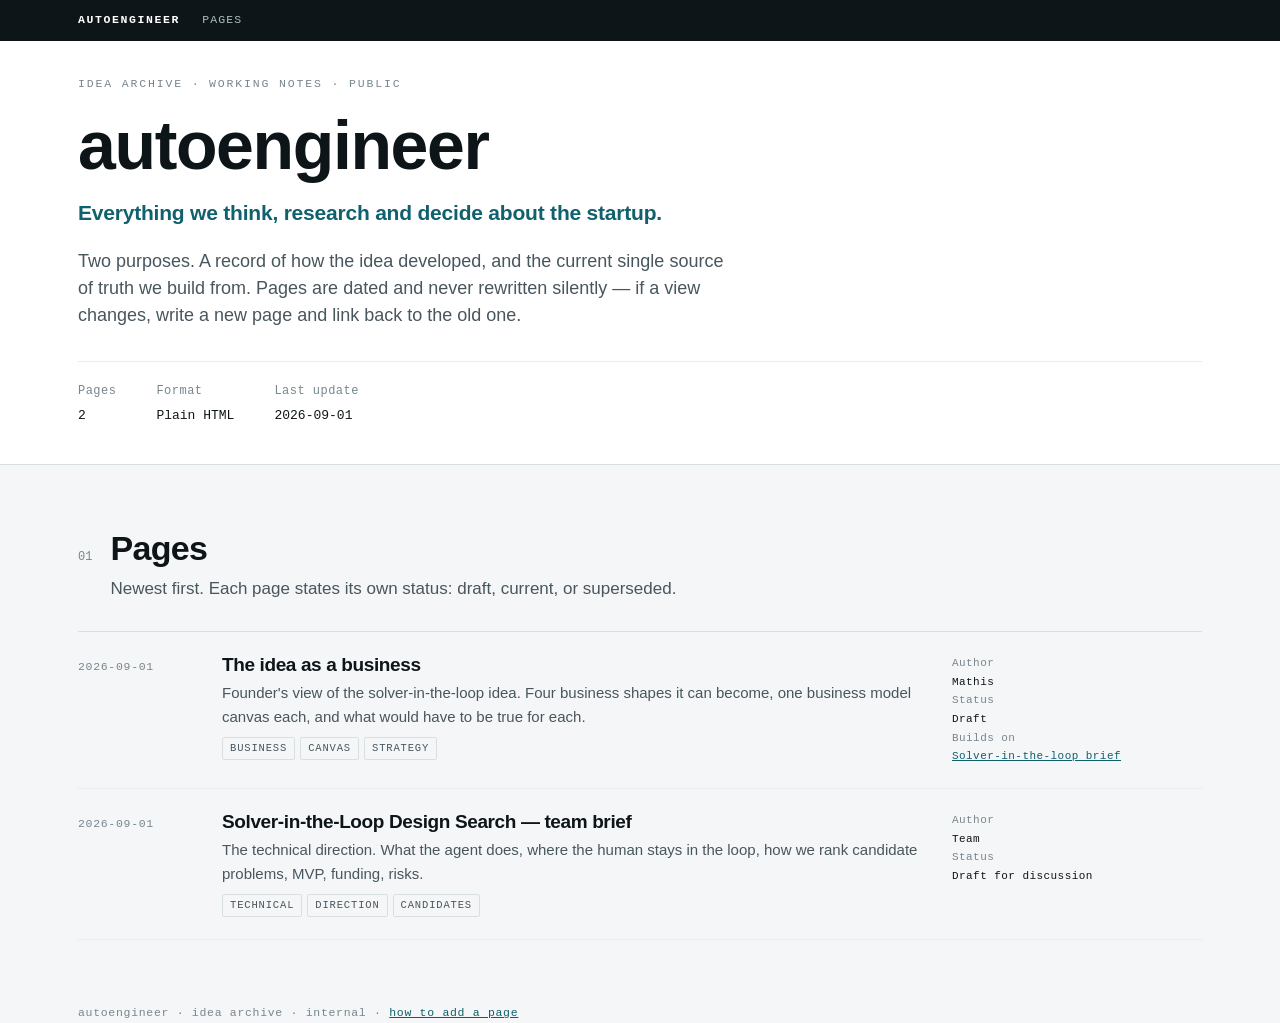
==== commit f76e11e0: "uodpate" ====
--- a/index.html
+++ b/index.html
@@ -4,1170 +4,66 @@
 <meta charset="utf-8">
 <meta name="viewport" content="width=device-width, initial-scale=1">
 <meta name="robots" content="noindex, nofollow">
-<title>Solver-in-the-Loop Design Search — Team Brief</title>
-<style>
-:root{
-  --ink:#0E1519; --graphite:#48565E; --mute:#78868E;
-  --paper:#F4F6F7; --card:#FFFFFF; --line:#D9E0E3; --line-soft:#E8EDEF;
-  --deep:#10606D; --signal:#C2620C;
-  --s1:#E9EDEE; --s2:#C7DADE; --s3:#92BFC5; --s4:#4A9BA7; --s5:#10606D;
-  --maxw:1180px; --prose:750px;
-  --display:Helvetica,"Helvetica Neue",Arial,sans-serif;
-  --body:Helvetica,"Helvetica Neue",Arial,sans-serif;
-  --code:"Courier New",Courier,ui-monospace,monospace;
-}
-*{box-sizing:border-box}
-html{-webkit-text-size-adjust:100%;scroll-behavior:smooth}
-body{margin:0;background:var(--paper);color:var(--ink);font-family:var(--body);font-size:17px;line-height:1.62;-webkit-font-smoothing:antialiased}
-.wrap{max-width:var(--maxw);margin:0 auto;padding:0 28px}
-.prose{max-width:var(--prose)}
-h1,h2,h3,h4{font-family:var(--display);margin:0;letter-spacing:-0.02em;line-height:1.14}
-p{margin:0 0 1em}p:last-child{margin-bottom:0}
-a{color:var(--deep)}
-strong{font-weight:600}
-
-.masthead{border-bottom:1px solid var(--line);background:var(--card)}
-.masthead .wrap{padding:34px 28px 38px}
-.eyebrow{font-family:var(--code);font-size:11.5px;font-weight:500;letter-spacing:.16em;text-transform:uppercase;color:var(--mute)}
-h1{font-size:clamp(38px,6.4vw,68px);font-weight:700;margin:14px 0 0}
-.tagline{font-family:var(--display);font-size:clamp(17px,2vw,21px);font-weight:700;color:var(--deep);max-width:700px;margin-top:14px;line-height:1.35;letter-spacing:-0.01em}
-.lede{font-size:clamp(16px,1.8vw,18px);color:var(--graphite);max-width:660px;margin-top:14px;line-height:1.5}
-.metabar{display:flex;flex-wrap:wrap;gap:0 40px;margin-top:32px;padding-top:20px;border-top:1px solid var(--line-soft)}
-.metabar div{font-family:var(--code);font-size:12px;color:var(--mute);letter-spacing:.04em}
-.metabar b{display:block;color:var(--ink);font-weight:500;font-size:13px;margin-top:3px;letter-spacing:0}
-
-.thesis{background:var(--ink);color:#E7EEEF}
-.thesis .wrap{padding:56px 28px 60px}
-.thesis .k{font-family:var(--code);font-size:11.5px;letter-spacing:.16em;text-transform:uppercase;color:#7FA6AD}
-.thesis p.big{font-family:var(--display);font-weight:600;font-size:clamp(21px,3.1vw,31px);line-height:1.3;letter-spacing:-0.02em;max-width:940px;margin:18px 0 0}
-.thesis em{font-style:normal;color:#5FC6D6}
-.thesis .sm{max-width:720px;margin-top:24px;color:#A9BEC2;font-size:16.5px}
-.thesis .sm b{color:#E7EEEF;font-weight:600}
-
-section{padding:64px 0;border-bottom:1px solid var(--line)}
-section:last-of-type{border-bottom:none}
-.shead{display:flex;gap:18px;align-items:baseline;margin-bottom:28px}
-.snum{font-family:var(--code);font-size:12px;font-weight:500;color:var(--mute);padding-top:6px;flex:0 0 auto}
-h2{font-size:clamp(25px,3.2vw,34px);font-weight:700}
-.sub{color:var(--graphite);margin-top:8px;max-width:var(--prose)}
-h3{font-size:19px;font-weight:700;margin-bottom:6px}
-h4{font-size:12.5px;font-weight:700;letter-spacing:.06em;text-transform:uppercase;color:var(--mute);margin-bottom:10px}
-
-.two{display:grid;grid-template-columns:1fr 1fr;gap:1px;background:var(--line);border:1px solid var(--line)}
-.two > div{background:var(--card);padding:26px 24px}
-.two h3{margin-bottom:12px}
-.two.neg > div:last-child{background:#FBFAF8}
-
-.crit{display:grid;grid-template-columns:repeat(auto-fit,minmax(210px,1fr));gap:1px;background:var(--line);border:1px solid var(--line)}
-.crit > div{background:var(--card);padding:22px 20px}
-.crit .tag{font-family:var(--code);font-size:11px;letter-spacing:.14em;text-transform:uppercase;color:var(--deep)}
-.crit h3{font-size:17px;margin:10px 0 6px}
-.crit p{font-size:14.5px;color:var(--graphite);line-height:1.5}
-.crit .anch{margin-top:12px;padding-top:10px;border-top:1px solid var(--line-soft);font-family:var(--code);font-size:11.5px;color:var(--mute);line-height:1.6}
-.crit .anch b{color:var(--ink);font-weight:500}
-
-.formula{background:var(--ink);color:#DCE6E8;font-family:var(--code);font-size:14px;padding:16px 20px;margin:24px 0 0;overflow-x:auto;white-space:nowrap}
-.formula span{color:#5FC6D6}
-
-.controls{display:flex;flex-wrap:wrap;gap:24px;align-items:flex-start;padding:18px 20px;background:var(--card);border:1px solid var(--line);border-bottom:none}
-.wctl{display:flex;flex-direction:column;gap:7px}
-.wctl label{font-family:var(--code);font-size:10.5px;letter-spacing:.12em;text-transform:uppercase;color:var(--mute)}
-.stepper{display:flex;align-items:center;gap:8px}
-.stepper button{width:24px;height:24px;border:1px solid var(--line);background:var(--paper);color:var(--graphite);border-radius:2px;cursor:pointer;font-size:14px;line-height:1;font-family:var(--code)}
-.stepper button:hover:not(:disabled){border-color:var(--deep);color:var(--deep)}
-.stepper button:disabled{opacity:.35;cursor:default}
-.stepper .val{font-family:var(--code);font-size:14px;font-weight:600;min-width:14px;text-align:center}
-.reset{margin-left:auto;align-self:center;background:none;border:none;cursor:pointer;font-family:var(--code);font-size:11px;letter-spacing:.1em;text-transform:uppercase;color:var(--mute);text-decoration:underline;padding:4px}
-.reset:hover{color:var(--ink)}
-.chips{display:flex;flex-wrap:wrap;gap:6px;padding:14px 20px;background:var(--card);border:1px solid var(--line);border-bottom:none;border-top:1px solid var(--line-soft)}
-.chip{font-family:var(--code);font-size:11px;letter-spacing:.05em;padding:4px 10px;border:1px solid var(--line);background:var(--paper);color:var(--graphite);cursor:pointer;border-radius:2px}
-.chip[aria-pressed="true"]{background:var(--ink);color:#fff;border-color:var(--ink)}
-
-.tscroll{overflow-x:auto;border:1px solid var(--line);background:var(--card)}
-table{border-collapse:collapse;width:100%;min-width:940px}
-th,td{text-align:left;padding:0;font-size:14px}
-thead th{font-family:var(--code);font-weight:500;font-size:10.5px;letter-spacing:.1em;text-transform:uppercase;color:var(--mute);padding:12px 10px;border-bottom:1px solid var(--line);vertical-align:bottom;white-space:nowrap}
-thead th.sortable{cursor:pointer;user-select:none}
-thead th.sortable:hover{color:var(--ink)}
-thead th[aria-sort]:not([aria-sort="none"]){color:var(--ink)}
-thead th .arrow{opacity:.5;font-size:9px}
-tbody tr.row{border-bottom:1px solid var(--line-soft);cursor:pointer}
-tbody tr.row:hover{background:#F7FAFA}
-tbody tr.row.open{background:#EEF4F5}
-td.name{padding:11px 10px 11px 14px;min-width:265px}
-td.name .t{font-weight:600;font-size:15px;display:block;line-height:1.3}
-td.name .n{font-size:13px;color:var(--mute);line-height:1.4;display:block;margin-top:2px;padding-left:16px}
-td.name .car{display:inline-block;font-family:var(--code);font-size:9px;color:var(--mute);width:16px;transition:transform .15s}
-tr.open td.name .car{transform:rotate(90deg);color:var(--deep)}
-td.dom{padding:11px 10px;font-family:var(--code);font-size:11px;color:var(--graphite);white-space:nowrap}
-td.sc{width:48px;text-align:center;font-family:var(--code);font-size:13px;font-weight:500;padding:0}
-td.sc span{display:block;padding:11px 0}
-td.tot{width:100px;padding:11px 14px 11px 10px}
-.bar{height:5px;background:var(--line-soft);position:relative;margin-top:5px}
-.bar i{display:block;height:100%;background:var(--deep)}
-.totnum{font-family:var(--code);font-size:13px;font-weight:600}
-.pick{display:inline-block;font-family:var(--code);font-size:9.5px;letter-spacing:.1em;background:var(--signal);color:#fff;padding:2px 5px;margin-left:7px;vertical-align:2px;border-radius:2px}
-tr.is-pick{background:#FCF7F1}
-tr.is-pick:hover{background:#F8F0E7}
-
-tr.detail > td{padding:0;background:#F9FBFB;border-bottom:1px solid var(--line)}
-.dpanel{padding:22px 24px 24px 34px;border-left:3px solid var(--deep)}
-.dpanel .dh{font-family:var(--display);font-size:18px;font-weight:700;margin-bottom:14px}
-.dgrid{display:grid;grid-template-columns:repeat(auto-fit,minmax(225px,1fr));gap:20px}
-.dgrid .f h4{margin-bottom:5px}
-.dgrid .f p{font-size:14.5px;color:var(--graphite);line-height:1.55;margin:0}
-.dgrid .f.risk h4{color:var(--signal)}
-.dscores{margin-top:18px;padding-top:14px;border-top:1px solid var(--line-soft);font-family:var(--code);font-size:11.5px;color:var(--mute);display:flex;flex-wrap:wrap;gap:14px}
-.dscores b{color:var(--ink);font-weight:600}
-
-.legend{display:flex;gap:16px;align-items:center;margin-top:12px;flex-wrap:wrap}
-.legend .sw{display:flex;align-items:center;gap:5px;font-family:var(--code);font-size:11px;color:var(--mute)}
-.legend .sw i{width:16px;height:10px;display:block}
-.hint{font-size:13.5px;color:var(--mute);margin-top:10px;max-width:var(--prose)}
-
-.picks{display:grid;gap:1px;background:var(--line);border:1px solid var(--line)}
-.pcard{background:var(--card);padding:28px 26px;display:grid;grid-template-columns:155px 1fr;gap:28px}
-.pcard .side .rank{font-family:var(--display);font-size:44px;font-weight:800;line-height:1;color:var(--deep)}
-.pcard .side .lab{font-family:var(--code);font-size:10.5px;letter-spacing:.12em;text-transform:uppercase;color:var(--mute);margin-top:6px}
-.pcard .side .who{font-size:14px;color:var(--graphite);margin-top:16px;line-height:1.45}
-.pcard h3{font-size:22px}
-.pcard .body p{font-size:16px;color:var(--graphite)}
-.pcard .body p strong{color:var(--ink)}
-.split{display:grid;grid-template-columns:1fr 1fr;gap:22px;margin-top:16px}
-.split .box{border-left:2px solid var(--line);padding-left:14px}
-.split .box.risk{border-left-color:var(--signal)}
-.split .box p{font-size:15px;margin:0}
-.live{display:inline-block;font-family:var(--code);font-size:10px;font-weight:700;letter-spacing:.14em;text-transform:uppercase;background:var(--deep);color:#fff;padding:2px 7px;border-radius:2px;vertical-align:2px;margin-right:8px}
-.pcard .bench{margin-top:14px;padding-top:12px;border-top:1px solid var(--line-soft);font-size:14px;color:var(--mute)}
-.pcard .bench b{font-family:var(--code);font-size:10px;letter-spacing:.12em;text-transform:uppercase;color:var(--mute);font-weight:700;margin-right:8px}
-.pcard .side .scr{font-family:var(--code);font-size:11px;color:var(--graphite);margin-top:14px;line-height:1.7}
-.pcard .side .scr b{color:var(--ink)}
-
-.gates{display:grid;grid-template-columns:38px 1.2fr 1.4fr 1fr;background:var(--line);border:1px solid var(--line);gap:1px}
-.gates > div{background:var(--card);padding:12px 14px;font-size:14.5px;color:var(--graphite);line-height:1.45}
-.gates > div.hd{font-family:var(--code);font-size:10px;letter-spacing:.12em;text-transform:uppercase;color:var(--mute);padding:11px 14px}
-.gates > div.st{font-family:var(--code);font-size:12px;color:var(--mute)}
-.gates > div.nm{color:var(--ink);font-weight:700;font-family:var(--display)}
-.gates .never{color:var(--signal);font-weight:700}
-.gates .auto{color:var(--deep);font-weight:700}
-.pattern{margin-top:16px;padding:16px 20px;background:var(--ink);color:#DCE6E8;font-family:var(--display);font-weight:700;font-size:clamp(16px,2vw,19px);letter-spacing:-0.01em}
-.pattern em{font-style:normal;color:#5FC6D6}
-@media (max-width:760px){
-  .gates{grid-template-columns:32px 1fr}
-  .gates > div.hd:nth-child(3),.gates > div.hd:nth-child(4){display:none}
-  .gates > div:nth-child(4n+3),.gates > div:nth-child(4n){grid-column:2}
-}
-.pipe{display:grid;grid-template-columns:repeat(6,1fr);gap:1px;background:var(--line);border:1px solid var(--line);margin-bottom:14px}
-.pipe > div{background:var(--card);padding:16px 14px}
-.pipe .st{font-family:var(--code);font-size:10px;letter-spacing:.1em;color:var(--mute)}
-.pipe h4{font-size:14px;text-transform:none;letter-spacing:0;color:var(--ink);margin:6px 0 4px;font-weight:700}
-.pipe p{font-size:13px;color:var(--graphite);line-height:1.4}
-.pipe .who{font-family:var(--code);font-size:10px;color:var(--deep);margin-top:8px;letter-spacing:.05em}
-
-.steps{border-top:1px solid var(--line)}
-.step{display:grid;grid-template-columns:120px 1fr 230px;gap:24px;padding:20px 0;border-bottom:1px solid var(--line-soft);align-items:start}
-.step .w{font-family:var(--code);font-size:11.5px;color:var(--mute);letter-spacing:.06em;padding-top:3px}
-.step h3{font-size:17px;margin-bottom:4px}
-.step p{font-size:15px;color:var(--graphite);margin:0}
-.step .out{font-size:14px;color:var(--graphite);border-left:2px solid var(--deep);padding-left:12px}
-.step .out b{display:block;font-family:var(--code);font-size:10px;letter-spacing:.12em;text-transform:uppercase;color:var(--mute);font-weight:500;margin-bottom:3px}
-
-.money{display:grid;grid-template-columns:repeat(auto-fit,minmax(230px,1fr));gap:1px;background:var(--line);border:1px solid var(--line)}
-.money > div{background:var(--card);padding:22px 20px}
-.money .amt{font-family:var(--display);font-size:26px;font-weight:800;letter-spacing:-0.02em}
-.money .src{font-family:var(--code);font-size:11px;letter-spacing:.1em;text-transform:uppercase;color:var(--mute);margin-top:4px}
-.money p{font-size:14.5px;color:var(--graphite);margin-top:12px;line-height:1.5}
-
-ul.tight{margin:0;padding-left:19px}
-ul.tight li{margin-bottom:8px;color:var(--graphite)}
-ul.tight li:last-child{margin-bottom:0}
-ul.tight li strong{color:var(--ink)}
-
-.rp{display:grid;grid-template-columns:1fr 1fr;gap:1px;background:var(--line);border:1px solid var(--line)}
-.rp > div{background:var(--card);padding:26px 24px}
-.rp .hd{font-family:var(--code);font-size:11px;letter-spacing:.14em;text-transform:uppercase;margin-bottom:16px}
-.rp .risks .hd{color:var(--signal)}
-.rp .pots .hd{color:var(--deep)}
-.rp .item{padding:14px 0;border-top:1px solid var(--line-soft)}
-.rp .item:first-of-type{border-top:none;padding-top:0}
-.rp .item h3{font-size:16px;margin-bottom:4px}
-.rp .item p{font-size:14.5px;color:var(--graphite);margin:0;line-height:1.5}
-
-.kill{border:1px solid var(--ink);background:var(--card);padding:26px}
-.kill .rule{font-family:var(--display);font-size:clamp(18px,2.4vw,23px);font-weight:600;line-height:1.35;letter-spacing:-0.01em;max-width:840px}
-.kill .then{margin-top:14px;font-size:15.5px;color:var(--graphite);max-width:720px}
-
-.qs{display:grid;grid-template-columns:repeat(auto-fit,minmax(255px,1fr));gap:20px}
-.q{border-top:2px solid var(--ink);padding-top:12px}
-.q p{font-size:15.5px;color:var(--graphite)}
-.q .qn{font-family:var(--code);font-size:11px;color:var(--mute);letter-spacing:.1em;margin-bottom:6px}
-
-footer{padding:36px 0 60px;color:var(--mute);font-family:var(--code);font-size:11.5px;letter-spacing:.06em}
-:focus-visible{outline:2px solid var(--signal);outline-offset:2px}
-
-@media (max-width:900px){
-  .two,.rp{grid-template-columns:1fr}
-  .pcard{grid-template-columns:1fr;gap:16px}
-  .pipe{grid-template-columns:repeat(2,1fr)}
-  .step{grid-template-columns:1fr;gap:10px}
-  .step .out{border-left:none;border-top:2px solid var(--deep);padding:10px 0 0}
-  .split{grid-template-columns:1fr}
-}
-@media (max-width:620px){
-  body{font-size:16px}
-  .wrap{padding:0 18px}
-  section{padding:46px 0}
-  .shead{flex-direction:column;gap:4px}
-  .pipe{grid-template-columns:1fr}
-  .dpanel{padding:18px 16px 20px 18px}
-}
-@media (prefers-reduced-motion:reduce){*{transition:none!important;scroll-behavior:auto!important}}
-@media print{
-  .controls,.chips{display:none}
-  body{background:#fff;font-size:11pt}
-  section{page-break-inside:avoid;padding:24px 0}
-  .tscroll{overflow:visible}
-  table{min-width:0}
-}
-</style>
+<title>autoengineer — Idea Archive</title>
+<link rel="stylesheet" href="assets/site.css">
 </head>
 <body>
 
+<nav class="sitebar"><div class="wrap">
+  <a class="home" href="./">autoengineer</a>
+  <a href="#pages">Pages</a>
+</div></nav>
+
 <header class="masthead">
   <div class="wrap">
-    <div class="eyebrow">Team brief · Company direction · Working title, not a name</div>
-    <h1>Solver-in-the-Loop Design Search</h1>
-    <p class="tagline">Semi-automated exploration of engineering design spaces, judged by the customer's own solver, with the engineer kept in the loop at the gates that matter.</p>
-    <p class="lede">A closed loop that proposes candidate geometries, runs them through a validated simulator, discards anything unbuildable, and returns a design package with the evidence behind it. Aimed at problems currently explored by hand, a few dozen candidates at a time.</p>
+    <div class="eyebrow">Idea archive · Working notes · Public</div>
+    <h1>autoengineer</h1>
+    <p class="tagline">Everything we think, research and decide about the startup.</p>
+    <p class="lede">Two purposes. A record of how the idea developed, and the current single source of truth we build from. Pages are dated and never rewritten silently — if a view changes, write a new page and link back to the old one.</p>
     <div class="metabar">
-      <div>Status<b>Draft for discussion</b></div>
-      <div>Decision needed<b>Pick one problem</b></div>
-      <div>Candidates screened<b>50</b></div>
-      <div>Shortlist<b>3</b></div>
+      <div>Pages<b>2</b></div>
+      <div>Format<b>Plain HTML</b></div>
+      <div>Last update<b>2026-09-01</b></div>
     </div>
   </div>
 </header>
 
-<div class="thesis">
-  <div class="wrap">
-    <div class="k">The bet</div>
-    <p class="big">Engineers are not short of judgement. They are short of <em>throughput</em>. A design study explores tens of candidates, because each one costs a person a day of setup, meshing, debugging and interpretation. We run the same study ten thousand times, in their solver, against their metric, inside their constraints.</p>
-    <p class="sm"><b>We never claim to be the better engineer.</b> That argument cannot be won in a meeting and should not be attempted. We claim more coverage of the design space, and we let their own solver decide who found the better part. The customer keeps the physics, the sign-off and the credit.</p>
-  </div>
-</div>
-
 <main class="wrap">
 
-<section id="agent">
+<section id="pages">
   <div class="shead"><div class="snum">01</div><div>
-    <h2>Division of labour</h2>
-    <p class="sub">Choosing the next design point is not where the time goes. In a real design study the numerical search is a small slice of the effort; the rest is deciding what to vary, building the model, keeping the solver from failing, and judging whether a result means anything.</p>
+    <h2>Pages</h2>
+    <p class="sub">Newest first. Each page states its own status: draft, current, or superseded.</p>
   </div></div>
 
-  <div class="prose" style="margin-bottom:26px">
-    <p>That surrounding work is manual today, and it is what caps a study at a few dozen evaluations. It is also the part nobody has automated, which is where the opening is.</p>
-    <p>So the split is explicit and stated up front. <strong>Classical numerics does the searching. The agent does everything around it.</strong> Bayesian optimisation, evolutionary methods and adjoint gradients are used wherever they are the right tool, and we say so rather than dressing them up.</p>
-  </div>
+  <div class="entries">
 
-  <div class="two neg">
-    <div>
-      <h3>Where an agent earns its place</h3>
-      <ul class="tight">
-        <li><strong>Formulation.</strong> Turning a loose goal into a parameterisation, objective and constraint set. This choice decides the answer more than the optimiser does, and no optimiser can make it.</li>
-        <li><strong>Restructuring the space.</strong> Bayesian optimisation cannot add a design variable. An agent can propose a different topology class, an extra fin row, a different coil count, then hand the new space back to the optimiser.</li>
-        <li><strong>Keeping the loop alive.</strong> Meshing failures, divergence, bad boundary conditions. A grid search dies here. This is the largest time sink in practice.</li>
-        <li><strong>Sanity.</strong> Spotting that a result is mesh-dependent, unconverged, or outside the model assumptions.</li>
-        <li><strong>Portability.</strong> Reading a new solver interface and writing the adapter. This is why we can move between problems instead of being one-trick.</li>
-        <li><strong>Search over structure.</strong> Program and topology space, where FunSearch and AlphaEvolve showed real gains over hand design.</li>
-      </ul>
+    <div class="entry">
+      <div class="date">2026-09-01</div>
+      <div>
+        <h3><a href="pages/business-view.html">The idea as a business</a></h3>
+        <p>Founder's view of the solver-in-the-loop idea. Four business shapes it can become, one business model canvas each, and what would have to be true for each.</p>
+        <div class="tags"><span>Business</span><span>Canvas</span><span>Strategy</span></div>
+      </div>
+      <div class="meta">Author<b>Mathis</b>Status<b>Draft</b>Builds on<b><a href="pages/solver-in-the-loop-brief.html">Solver-in-the-loop brief</a></b></div>
     </div>
-    <div>
-      <h3>Where it does not</h3>
-      <ul class="tight">
-        <li><strong>Continuous, low-dimensional, smooth problems.</strong> Bayesian optimisation and gradient methods win. Published results on language models as numerical optimisers are mixed at best.</li>
-        <li><strong>Anything a grid already solves.</strong> If a clean grid over a well-defined space answers the question, the problem was already formulated, and formulation was the hard part. Those are not our customers.</li>
-        <li><strong>Reinforcement learning.</strong> RL pays off when the same problem is solved thousands of times. Every customer geometry differs, so training cost does not amortise. Only worth it inside one narrow, repeated problem class.</li>
-        <li><strong>Rewriting a validated solver core.</strong> Out of scope by design. See below.</li>
-      </ul>
+
+    <div class="entry">
+      <div class="date">2026-09-01</div>
+      <div>
+        <h3><a href="pages/solver-in-the-loop-brief.html">Solver-in-the-Loop Design Search — team brief</a></h3>
+        <p>The technical direction. What the agent does, where the human stays in the loop, how we rank candidate problems, MVP, funding, risks.</p>
+        <div class="tags"><span>Technical</span><span>Direction</span><span>Candidates</span></div>
+      </div>
+      <div class="meta">Author<b>Team</b>Status<b>Draft for discussion</b></div>
     </div>
-  </div>
 
-  <div class="prose" style="margin-top:30px">
-    <h3 style="margin-bottom:10px">Where the agent touches the solver itself</h3>
-    <p>There is a narrow band where the agent improves the solve rather than just calling it: writing custom boundary conditions and user functions, selecting preconditioners and mesh adaptation strategies, generating problem-specific reduced-order models. Outside that band, and specifically for the validated core, it does not touch anything. Nobody would sign a drawing produced by a finite element code written last week.</p>
-    <p>The highest-value version is quieter than rewriting anything. <strong>Train a fast surrogate on the customer's own solver runs.</strong> That is a solver improvement in effect: it turns a twenty-minute solve into a millisecond one, which is what unlocks the ten thousand evaluations. It also produces an asset a competitor cannot copy, because it is fitted to their geometry family and their settings.</p>
   </div>
 </section>
 
-<section id="human">
-  <div class="shead"><div class="snum">02</div><div>
-    <h2>Where the human sits</h2>
-    <p class="sub">The loop is built to run with a person in it, and to keep running as that person steps back. Autonomy is a setting on each gate, not a property of the system. Nothing here is designed to remove the engineer; it is designed to stop spending them on work that does not need judgement.</p>
-  </div></div>
-
-  <h4>Six stages, six gates</h4>
-  <div class="gates">
-    <div class="hd"></div><div class="hd">Stage</div><div class="hd">Who decides</div><div class="hd">Fully automatic?</div>
-
-    <div class="st">A</div><div class="nm">Problem spec</div>
-    <div>The engineer owns the objective, the constraints and what is off-limits. The agent drafts it; a person signs it.</div>
-    <div class="never">Never</div>
-
-    <div class="st">B</div><div class="nm">Design space</div>
-    <div>Agent proposes a parameterisation. Engineer edits or rejects it. This is where tacit knowledge enters the run.</div>
-    <div>After the problem class is settled</div>
-
-    <div class="st">C</div><div class="nm">Solver setup</div>
-    <div>Engineer validates mesh independence and boundary conditions once. Reusable across every later run of the same class.</div>
-    <div>After first validation</div>
-
-    <div class="st">D</div><div class="nm">Search</div>
-    <div>No human value added per iteration. A person watching an optimiser converge is a person being wasted.</div>
-    <div class="auto">From day one</div>
-
-    <div class="st">E</div><div class="nm">Checker</div>
-    <div>Rules run automatically. Anything ambiguous is escalated rather than quietly passed. Saying "unsure" is a valid output.</div>
-    <div>Rules yes, edge cases escalate</div>
-
-    <div class="st">F</div><div class="nm">Package</div>
-    <div>Engineer reviews the design, the reasoning trail and the rejected alternatives, then signs.</div>
-    <div class="never">Never</div>
-  </div>
-  <div class="pattern">The ends stay human. <em>The middle automates.</em></div>
-
-  <h4 style="margin-top:40px">Autonomy ladder</h4>
-  <p class="sub" style="margin-bottom:18px">A customer starts at the top and moves down as evidence accumulates. Each level has an entry condition, so advancing is earned rather than argued.</p>
-  <div class="steps">
-    <div class="step"><div class="w">L0 · Assisted</div>
-      <div><h3>Engineer drives</h3><p>They run the study as they do today. The system suggests candidates and flags constraint violations alongside them.</p></div>
-      <div class="out"><b>To advance</b>Solver adapter runs headless without failures</div></div>
-    <div class="step"><div class="w">L1 · Supervised</div>
-      <div><h3>System runs, human approves each gate</h3><p>Every stage stops and waits. Slow, and the right place to start with a customer who has never seen this work.</p></div>
-      <div class="out"><b>To advance</b>Twenty consecutive gate approvals with no correction</div></div>
-    <div class="step"><div class="w">L2 · Batched</div>
-      <div><h3>Overnight runs, morning review</h3><p>The loop runs unattended and presents a digest. The engineer reviews decisions in one sitting instead of one at a time.</p></div>
-      <div class="out"><b>To advance</b>False-pass rate under threshold on a held-out set</div></div>
-    <div class="step"><div class="w">L3 · Exception-only</div>
-      <div><h3>Engineer sees only what is flagged</h3><p>The checker decides what deserves attention. Everything clean passes through. This is where the throughput claim actually lands.</p></div>
-      <div class="out"><b>To advance</b>Three studies with no defect escaping to the customer</div></div>
-    <div class="step"><div class="w">L4 · Unattended</div>
-      <div><h3>Spec in, package out</h3><p>The loop runs end to end against a signed spec. Note what has not changed: a person wrote the spec and a person signs the drawing. There is no level where nobody is accountable.</p></div>
-      <div class="out"><b>Ceiling</b>Not a goal for every customer. Many will sit at L2 forever and be happy.</div></div>
-  </div>
-
-  <div class="two" style="margin-top:40px">
-    <div>
-      <h3>The interaction budget</h3>
-      <p>Human attention is the scarce resource in this system, not compute. Nobody can review ten thousand designs. Reviewing the parameterisation once takes twenty minutes and changes all ten thousand.</p>
-      <p>So the design rule is to spend review where leverage per minute is highest: heavy at stage A and B, near zero at D, selective at E. Escalations are batched, ranked by consequence, and rare by default. An interface that interrupts an engineer forty times a day has destroyed the thing it was built to deliver.</p>
-      <p><strong>Tracked:</strong> interventions per validated design. It should fall run over run. If it is flat, the system is not learning anything from the person using it.</p>
-    </div>
-    <div>
-      <h3>Judgement goes back in, not just out</h3>
-      <p>An override that only fixes the design in front of it is wasted. Every correction is captured as a rule in the constraint library, so it is enforced on the next ten thousand candidates rather than caught by eye on one.</p>
-      <p>An engineer saying that fin spacing will not braze is worth more than the design they rejected. That sentence becomes a filter. Over a few engagements the library accumulates the manufacturing knowledge that is currently held in people's heads and nowhere else.</p>
-      <p><strong>This is also the promotion mechanism.</strong> A gate earns automation when captured judgement makes it reliable, which is a measurable event rather than a decision someone has to feel comfortable with.</p>
-    </div>
-  </div>
-
-  <div class="prose" style="margin-top:34px">
-    <h3 style="margin-bottom:10px">Two ways the human loop fails</h3>
-    <ul class="tight">
-      <li><strong>Rubber stamping.</strong> The engineer approves everything without reading it, and review becomes theatre while everyone believes there is oversight. Watch the override rate: if it sits near zero, either the system is genuinely good or nobody is looking, and those two need to be told apart deliberately.</li>
-      <li><strong>Bottlenecking.</strong> The person becomes the rate limiter and the throughput gain evaporates. A loop that evaluates ten thousand designs but needs a human decision every fifty has delivered nothing. Watch queue time per gate.</li>
-    </ul>
-  </div>
-</section>
-
-<section id="ranking">
-  <div class="shead"><div class="snum">03</div><div>
-    <h2>How we rank problems</h2>
-    <p class="sub">Six criteria, scored 1 to 5. The point is not that the numbers are true. The point is that disagreement becomes a disagreement about a specific score or weight, which can be settled.</p>
-  </div></div>
-
-  <div class="crit">
-    <div><div class="tag">Oracle</div><h3>Solver quality</h3>
-      <p>Is there a validated simulator that runs fast enough to be called thousands of times?</p>
-      <div class="anch"><b>1</b> only a lab can tell you<br><b>5</b> validated code, seconds per run</div></div>
-    <div><div class="tag">Loop</div><h3>Cost to close</h3>
-      <p>What does it take to confirm a win is real? Simulation alone, a printed part, or a five-year test campaign?</p>
-      <div class="anch"><b>1</b> years and a test rig<br><b>5</b> confirmed in software</div></div>
-    <div><div class="tag">Value</div><h3>Worth per design</h3>
-      <p>What one good design is worth to the buyer. Sets the ceiling on price.</p>
-      <div class="anch"><b>1</b> low five figures<br><b>5</b> eight figures or more</div></div>
-    <div><div class="tag">Search</div><h3>Manual pain today</h3>
-      <p>How much of this is a person hand-tuning coupled parameters right now. Small spaces need no help.</p>
-      <div class="anch"><b>1</b> already automated<br><b>5</b> spreadsheet and intuition</div></div>
-    <div><div class="tag">Proof</div><h3>Provability</h3>
-      <p>Can we beat their baseline on their metric in their solver, in front of them, in weeks?</p>
-      <div class="anch"><b>1</b> no agreed metric<br><b>5</b> clean head-to-head</div></div>
-    <div><div class="tag">Access</div><h3>Reachability</h3>
-      <p>Can we get a real problem, real data and a real buyer without a clearance or a year of procurement?</p>
-      <div class="anch"><b>1</b> classified or closed<br><b>5</b> open data, fast buyers</div></div>
-  </div>
-
-  <div class="formula">score = 100 &times; &Sigma; ( <span>criterion</span> &times; <span>weight</span> ) / &Sigma; ( 5 &times; <span>weight</span> )</div>
-
-  <div class="prose" style="margin-top:30px">
-    <h3 style="margin-bottom:10px">Method, and what is wrong with it</h3>
-    <ul class="tight">
-      <li><strong>Weights encode strategy, not truth.</strong> Defaults are 3 / 3 / 2 / 2 / 3 / 2. Oracle, Loop and Proof carry the most weight because they govern whether we can show anything at all. Change them in the matrix and watch the order move. That is the intended use.</li>
-      <li><strong>The scores are judgement, not measurement.</strong> Each of us should re-score the top ten independently. Where two of us differ by two points, that row needs a phone call with someone in the field, not another discussion.</li>
-      <li><strong>The criteria are not independent.</strong> Loop and Proof correlate strongly. A problem cheap to verify is usually easy to prove. Treat them as one axis with two readings rather than two votes.</li>
-      <li><strong>Three things are missing on purpose.</strong> Market size, competitive density, and how much we want to work on it. All three are real. None fit a 1 to 5 scale honestly, so they belong in the discussion instead of the sum.</li>
-      <li><strong>High value plus low loop is the classic trap.</strong> Hypersonics, breeding blankets and new alloys all score 5 on value and 1 on closing the loop. They read as exciting and cannot be proven.</li>
-    </ul>
-  </div>
-</section>
-
-<section id="matrix">
-  <div class="shead"><div class="snum">04</div><div>
-    <h2>Candidate matrix</h2>
-    <p class="sub">Fifty problems. Click any row for what it is, why it fits, the benchmark it would be measured against, the proof point and the main risk. Click a column to sort. Adjust the weights to re-rank; the three rows tagged PICK are always the current top three, and the shortlist below follows them.</p>
-  </div></div>
-
-  <div class="controls" id="weights"></div>
-  <div class="chips" id="chips"></div>
-  <div class="tscroll">
-    <table id="matrix">
-      <thead>
-        <tr>
-          <th>Problem</th><th>Domain</th>
-          <th class="sortable" data-k="oracle" tabindex="0" role="button">Oracle</th>
-          <th class="sortable" data-k="loop" tabindex="0" role="button">Loop</th>
-          <th class="sortable" data-k="value" tabindex="0" role="button">Value</th>
-          <th class="sortable" data-k="search" tabindex="0" role="button">Search</th>
-          <th class="sortable" data-k="proof" tabindex="0" role="button">Proof</th>
-          <th class="sortable" data-k="access" tabindex="0" role="button">Access</th>
-          <th class="sortable" data-k="total" aria-sort="descending" tabindex="0" role="button">Score</th>
-        </tr>
-      </thead>
-      <tbody id="rows"></tbody>
-    </table>
-  </div>
-  <div class="legend">
-    <span class="sw"><i style="background:var(--s1)"></i>1 poor</span>
-    <span class="sw"><i style="background:var(--s2)"></i>2</span>
-    <span class="sw"><i style="background:var(--s3)"></i>3</span>
-    <span class="sw"><i style="background:var(--s4)"></i>4</span>
-    <span class="sw"><i style="background:var(--s5)"></i>5 strong</span>
-  </div>
-  <p class="hint">Where a row says no standard benchmark exists, that is both the risk and the opening. A field with no public scoreboard is a field where nobody can prove they are better, including the incumbents.</p>
-</section>
-
-<section id="picks">
-  <div class="shead"><div class="snum">05</div><div>
-    <h2>The three to start with</h2>
-    <p class="sub"><span class="live">Live</span> This shortlist is the current top three of the matrix above. Change the weights and it changes with them. Ordered by score, which favours what we can prove quickly over what is most interesting.</p>
-  </div></div>
-  <div class="picks" id="picks"></div>
-  <p class="hint">If a weighting produces a shortlist nobody in the room believes, the weighting is wrong or a score is wrong. Fix the input rather than overriding the output.</p>
-</section>
-
-<section id="mvp">
-  <div class="shead"><div class="snum">06</div><div>
-    <h2>MVP structure</h2>
-    <p class="sub">One problem, one customer geometry, one metric. The architecture is the same whichever candidate we pick, which is why we can afford to be wrong once.</p>
-  </div></div>
-
-  <h4>Pipeline</h4>
-  <div class="pipe">
-    <div><div class="st">A</div><h4>Problem spec</h4><p>Objective, constraints and manufacturing limits in one readable file.</p><div class="who">Gate A · human signs</div></div>
-    <div><div class="st">B</div><h4>Generator</h4><p>Parametric geometry or topology. Every sample valid by construction.</p><div class="who">Gate B · human approves</div></div>
-    <div><div class="st">C</div><h4>Solver adapter</h4><p>Headless meshing and solve. One clean interface per solver.</p><div class="who">Gate C · validated once</div></div>
-    <div><div class="st">D</div><h4>Search</h4><p>Surrogate plus optimiser. Bayesian, evolutionary or adjoint, whichever suits.</p><div class="who">Gate D · automatic</div></div>
-    <div><div class="st">E</div><h4>Checker</h4><p>Constraint and convergence gate. Rejects unbuildable or unconverged results.</p><div class="who">Gate E · escalates</div></div>
-    <div><div class="st">F</div><h4>Package</h4><p>Geometry, results, comparison to baseline and the reasoning trail.</p><div class="who">Gate F · human signs</div></div>
-  </div>
-  <p class="hint">Stages C and E are the moat. Anyone can wire a model to an optimiser. Encoding what a supplier can actually make, and knowing when a solve is lying to you, is the part that takes a year to copy.</p>
-
-  <h4 style="margin-top:38px">Build order</h4>
-  <div class="steps">
-    <div class="step"><div class="w">Weeks 1–3</div>
-      <div><h3>Benchmark first</h3><p>Collect five real published or partner designs with known performance. These become the scoreboard. Nothing else gets built until we can measure against them.</p></div>
-      <div class="out"><b>Output</b>Benchmark suite with human baselines</div></div>
-    <div class="step"><div class="w">Weeks 3–6</div>
-      <div><h3>Dumb loop, end to end</h3><p>Script the whole pipeline with no intelligence in it. Random or Latin hypercube sampling only. The goal is a headless solve that runs unattended overnight without dying.</p></div>
-      <div class="out"><b>Output</b>One command, valid results by morning</div></div>
-    <div class="step"><div class="w">Weeks 6–10</div>
-      <div><h3>Surrogate, then search</h3><p>Train a surrogate on the overnight runs, then run Bayesian or gradient-based optimisation on top. Add the agent layer only where it measurably beats the plain optimiser.</p></div>
-      <div class="out"><b>Output</b>Beat the benchmark on three of five cases</div></div>
-    <div class="step"><div class="w">Weeks 10–13</div>
-      <div><h3>Constraint library</h3><p>Encode the manufacturing rules a real supplier applies. Re-run the benchmark with constraints on and record how much of the win survives. That number is the honest one.</p></div>
-      <div class="out"><b>Output</b>Designs a shop will quote without redrawing</div></div>
-    <div class="step"><div class="w">Weeks 12–16</div>
-      <div><h3>Deliverable and demo</h3><p>Auto-generated design report with side-by-side comparison. Plus one physical or third-party validated result if the part can be made in time.</p></div>
-      <div class="out"><b>Output</b>Something we can put in front of a buyer</div></div>
-  </div>
-
-  <div class="prose" style="margin-top:32px">
-    <h3 style="margin-bottom:10px">One number we track from week one</h3>
-    <p><strong>Validated designs per GPU-hour.</strong> Not model quality, not agent autonomy. Every architectural choice — surrogate accuracy, mesh coarsening, early stopping, cheap screening before expensive solves — is judged by whether it moves that number. It is also the number that transfers if we ever change domain.</p>
-  </div>
-</section>
-
-<section id="funding">
-  <div class="shead"><div class="snum">07</div><div>
-    <h2>Funding plan</h2>
-    <p class="sub">Non-dilutive money first, because it is priced in paperwork rather than equity, and a paid pilot is the strongest signal we can show an investor.</p>
-  </div></div>
-  <div class="money">
-    <div><div class="amt">Track A</div><div class="src">Public grants</div>
-      <p>EXIST Gründerstipendium and NRW state programmes for the build period. EIC Accelerator and Eurostars for the round after. Deep-tech hardware fits these schemes better than most software.</p></div>
-    <div><div class="amt">Track B</div><div class="src">Paid pilots</div>
-      <p>Two design studies at a fixed fee each. Revenue is small; the value is a reference customer, a real constraint set, and proof someone pays.</p></div>
-    <div><div class="amt">Track C</div><div class="src">Pre-seed equity</div>
-      <p>Deep-tech angels and seed funds once the benchmark result exists. Approach with a measured win, not a deck. HTGF and comparable European deep-tech funds are the natural first calls.</p></div>
-    <div><div class="amt">Track D</div><div class="src">Institutional access</div>
-      <p>A research collaboration with a lab or institute buys compute, credibility and solver expertise for the price of a joint publication.</p></div>
-  </div>
-  <div class="prose" style="margin-top:34px">
-    <h3 style="margin-bottom:10px">Sequence</h3>
-    <ul class="tight">
-      <li><strong>Apply while building.</strong> Applications need the benchmark plan, not the benchmark result.</li>
-      <li><strong>Land the first pilot before the round.</strong> One signed study changes every investor conversation.</li>
-      <li><strong>Raise on a measured number.</strong> Beating their design by a stated margin, in their solver, is the only slide that matters.</li>
-      <li><strong>Keep the raise small.</strong> We need compute and solver licences, not headcount.</li>
-      <li><strong>Check the licence bill early.</strong> Per-core commercial solver pricing can make large sweeps uneconomic. Favour open-source solvers, or run on the customer's own licences.</li>
-    </ul>
-  </div>
-</section>
-
-<section id="gtm">
-  <div class="shead"><div class="snum">08</div><div>
-    <h2>Go to market</h2>
-    <p class="sub">Sell the outcome before the software. Productise only after we have won the same comparison three times.</p>
-  </div></div>
-  <div class="steps">
-    <div class="step"><div class="w">Stage 1</div>
-      <div><h3>Design as a service</h3><p>We run the loop ourselves and deliver a validated design package at a fixed fee. Slow to scale, but it pays, and it teaches us which constraints actually bind.</p></div>
-      <div class="out"><b>Signal to watch</b>Do they ask for a second study?</div></div>
-    <div class="step"><div class="w">Stage 2</div>
-      <div><h3>The bake-off</h3><p>Standard entry motion. The customer names a part they are proud of and a metric. We get two weeks. Beating a design an engineer defends in person is worth more than any demo.</p></div>
-      <div class="out"><b>Signal to watch</b>Win rate across three attempts</div></div>
-    <div class="step"><div class="w">Stage 3</div>
-      <div><h3>Deployed tool</h3><p>Same pipeline, run by their engineers on their infrastructure, priced per seat with a compute component. Only after service work has hardened the constraint library.</p></div>
-      <div class="out"><b>Signal to watch</b>Runs per week without us in the room</div></div>
-  </div>
-  <div class="prose" style="margin-top:32px">
-    <h3 style="margin-bottom:10px">How we reach people</h3>
-    <ul class="tight">
-      <li><strong>Publish the benchmark.</strong> An open comparison set with our results on it is the cheapest credibility available, and it makes competitors argue on our terms.</li>
-      <li><strong>Go where the engineers are.</strong> Domain conferences and technical workshops, not startup events. The buyer is a principal engineer, and they read papers.</li>
-      <li><strong>Start with the desperate.</strong> Teams already missing a thermal or schedule target will run a pilot in weeks. Comfortable teams take a year.</li>
-      <li><strong>Partner with the fabricator.</strong> The shop that makes the part wants better designs to quote, and already has the customer list.</li>
-      <li><strong>Sell the trail, not just the answer.</strong> Engineers reject black boxes because they have to defend the design. Ship the reasoning, the rejected alternatives and the convergence evidence alongside the geometry.</li>
-    </ul>
-  </div>
-</section>
-
-<section id="rp">
-  <div class="shead"><div class="snum">09</div><div>
-    <h2>Risks and potential</h2>
-    <p class="sub">What kills this, and what it becomes if it works.</p>
-  </div></div>
-  <div class="rp">
-    <div class="risks">
-      <div class="hd">What kills it</div>
-      <div class="item"><h3>The trust gap</h3><p>An engineer has to sign the drawing. If they cannot explain why the geometry looks the way it does, they will not sign, and a 20% win becomes a slide nobody acts on.</p></div>
-      <div class="item"><h3>The simulation-to-reality gap</h3><p>A 15% gain in CFD can be 3% on a rig. If our wins live only inside the model, we are selling optimism. Physical validation belongs in the first pilot, not the third.</p></div>
-      <div class="item"><h3>Incumbents already ship optimisation</h3><p>The large simulation vendors have optimisation modules, and several well-funded companies sell surrogate-based design today. We need a wedge they structurally cannot copy, which is the manufacturing constraint library, not the model.</p></div>
-      <div class="item"><h3>Solver economics</h3><p>Per-core commercial licences make large sweeps expensive. If the search costs more than the engineer it replaces, there is no business.</p></div>
-      <div class="item"><h3>Access to real problems</h3><p>The most valuable problems sit behind export control, NDAs or a year of procurement. We can be right about the technology and never see a real geometry.</p></div>
-      <div class="item"><h3>Becoming a consultancy</h3><p>Service work funds us and teaches us. It also absorbs every hour. If nothing is productised by the third engagement, we have accidentally started an engineering firm.</p></div>
-    </div>
-    <div class="pots">
-      <div class="hd">What it becomes</div>
-      <div class="item"><h3>The metric transfers</h3><p>Validated designs per GPU-hour is domain-agnostic. Whatever we learn about screening cheaply, surrogating aggressively and failing fast applies to any problem with a slow oracle.</p></div>
-      <div class="item"><h3>The compute layer</h3><p>Running solvers and models together efficiently is a real product: scheduling, caching, surrogate reuse, cost-aware search. Strong second act, weak first one, because it has no domain wedge and competes with well-funded infrastructure companies. Earn it by proving the loop somewhere specific first.</p></div>
-      <div class="item"><h3>Lab in the loop</h3><p>The architecture does not care whether the oracle is a solver or an experiment. Swap the solver adapter for a robotic rig and the constraint library for a protocol library, and this becomes a self-driving lab. Far larger prize, far slower loop. The right order is to prove the machinery where evaluations cost cents, then move to where they cost days.</p></div>
-      <div class="item"><h3>Research, not just engineering</h3><p>Engineering design is the proof of concept because the oracle is trustworthy and the answer is checkable. The same loop points at any field with a validated simulator and an unexplored design space.</p></div>
-      <div class="item"><h3>Owning the scoreboard</h3><p>Several of these fields have no public benchmark. Whoever publishes the standard comparison set defines what better means, and everyone else has to answer it.</p></div>
-      <div class="item"><h3>The surrogate library compounds</h3><p>Every customer run trains a model of a geometry family. Those models are useless to a competitor and increasingly valuable to us, which is the only durable data advantage available here.</p></div>
-    </div>
-  </div>
-</section>
-
-<section id="kill">
-  <div class="shead"><div class="snum">10</div><div><h2>When we stop</h2></div></div>
-  <div class="kill">
-    <h3>Kill criterion</h3>
-    <p class="rule">Take a design the customer already built and is proud of. Beat it by 15% or more on their primary metric, in their solver, inside their manufacturing constraints, within two weeks of wall-clock time.</p>
-    <p class="then">If we cannot, the solver was not good enough or the search space was not the bottleneck. Move to the next candidate. Do not spend another month tuning the agent.</p>
-  </div>
-</section>
-
-<section id="questions">
-  <div class="shead"><div class="snum">11</div><div>
-    <h2>Open questions for the team</h2>
-    <p class="sub">Bring an answer, not an opinion.</p>
-  </div></div>
-  <div class="qs">
-    <div class="q"><div class="qn">Q1</div><p>Do we pick the boring problem that funds us, or the hard one we want to work on? They are not the same row in the matrix.</p></div>
-    <div class="q"><div class="qn">Q2</div><p>Are the weights right? Re-score the top ten independently and bring your numbers.</p></div>
-    <div class="q"><div class="qn">Q3</div><p>Which solver licences do we need and what do they cost per core-hour? This may decide the problem for us.</p></div>
-    <div class="q"><div class="qn">Q4</div><p>Who is the first customer by name? Not a segment. A company and a person we can email this week.</p></div>
-    <div class="q"><div class="qn">Q5</div><p>What do we do if a customer agrees the design is better and still will not build it? That failure is more likely than losing on performance.</p></div>
-    <div class="q"><div class="qn">Q6</div><p>What is the smallest experiment that tells us whether the agent layer beats a plain optimiser? If we cannot design that test, we do not have a thesis.</p></div>
-    <div class="q"><div class="qn">Q7</div><p>What autonomy level do we actually sell at? L1 is honest and slow, L3 is where the economics work. Guessing wrong sets the wrong price and the wrong expectation.</p></div>
-  </div>
-</section>
-
-<footer>Internal document · Not for distribution</footer>
 </main>
 
-<script>
-var CRIT=[
- {k:"oracle",n:"Oracle",w:3},{k:"loop",n:"Loop",w:3},{k:"value",n:"Value",w:2},
- {k:"search",n:"Search",w:2},{k:"proof",n:"Proof",w:3},{k:"access",n:"Access",w:2}
-];
-var DEF=[3,3,2,2,3,2];
+<footer class="wrap">autoengineer · idea archive · internal · <a href="README.md">how to add a page</a></footer>
 
-var DATA=[
-{t:"Cold plates and manifolds",n:"Liquid cooling for high-density electronics",d:"Thermal",s:[5,5,4,4,5,5],
- w:"Flow paths, fin fields and manifold splits that move heat off a chip at the lowest pumping power.",
- f:"Conjugate heat transfer solves in minutes and surrogates well. Parts can be printed or brazed in weeks, so the loop closes physically.",
- b:"No standard public benchmark. Nearest analogues are ERCOFTAC and NASA turbulence cases. The gap is an opening.",
- p:"Cut thermal resistance or pumping power 15% on a plate they already ship, at equal manufacturing cost.",
- r:"Turbulence and boiling models limit how much simulated gain survives a real test loop."},
-
-{t:"Grid interconnection studies",n:"Load flow, short circuit and dynamic stability sweeps",d:"Power",s:[4,5,4,5,5,4],
- w:"The study package a developer must submit before connecting generation or a large load to the network.",
- f:"Deterministic well-established solvers, no physical build, and queue delays that cost real money every day.",
- b:"IEEE 14, 118 and 300 bus cases, ACTIVSg synthetic grids, PGLib-OPF. Usable before we have a customer.",
- p:"Reproduce a completed study on the same network model with matching results in a fraction of the billed hours.",
- r:"Regulated deliverables need a licensed signature, and the partner who signs is also the incumbent we undercut."},
-
-{t:"Stellarator coil design",n:"Buildable coils under field error and structural limits",d:"Magnets",s:[5,4,5,5,4,4],
- w:"Coil shapes that hit the required magnetic field while staying windable, assemblable and structurally survivable.",
- f:"Open solvers, open configuration databases, very high value per design, and dozens of funded buyers.",
- b:"QUASR configuration database, SIMSOPT and DESC reference cases, published NCSX and W7-X coil sets.",
- p:"Hold field error fixed on a published coil set and cut winding complexity or peak structural stress measurably.",
- r:"Small market, long procurement, and customers who treat coil design as crown-jewel IP."},
-
-{t:"Compact heat exchangers",n:"Additively manufactured cores and headers",d:"Thermal",s:[5,4,3,4,4,4],
- w:"Heat exchanger cores with geometries that only additive manufacturing can produce.",
- f:"Fast solvers, an enormous unexplored geometry space, and a manufacturing route that accepts complexity for free.",
- b:"No standard benchmark. NIST AM-Bench covers the process side but not exchanger performance.",
- p:"Match duty at lower volume or pressure drop against a brazed plate-fin baseline, then print and test.",
- r:"Additive parts are expensive per unit, so the win must be large enough to justify the process switch."},
-
-{t:"Electric machine design",n:"Axial flux and PM motors, reduced rare earth topologies",d:"Magnets",s:[5,3,4,4,4,4],
- w:"Rotor and stator geometry, winding layout and magnet placement for torque density and efficiency.",
- f:"Electromagnetic solvers are fast and trusted. The space couples electromagnetic, thermal and structural limits, which is where humans give up.",
- b:"Oak Ridge teardown models of production traction motors are the de-facto public baseline. No formal contest.",
- p:"Beat a published traction motor on torque density at equal magnet mass and cooling.",
- r:"Crowded field with strong in-house teams at every OEM and supplier."},
-
-{t:"HTS magnet architecture",n:"Cable layout, quench protection, screening currents",d:"Magnets",s:[4,3,5,4,4,3],
- w:"How high-temperature superconducting tape is arranged, supported, cooled and protected when it goes normal.",
- f:"Enormous value per magnet and a genuinely coupled electromagnetic, thermal and structural problem.",
- b:"Published REBCO cable test campaigns and fusion magnet demonstrator results. No shared suite.",
- p:"Show a winding pack with equal field and larger quench margin, or lower peak stress at equal field.",
- r:"Quench modelling is not fully validated, so a simulated margin may not convince anyone."},
-
-{t:"Power magnetics",n:"Planar transformers and inductors for fast converters",d:"Power",s:[5,4,3,3,4,4],
- w:"Core shape, winding geometry and material choice for high-frequency power conversion.",
- f:"Very fast solvers, high unit volumes, and loss models that validate cheaply on a bench.",
- b:"No standard set. Core loss datasets such as MagNet from Princeton are the closest public resource.",
- p:"Equal power throughput at lower loss or smaller volume, confirmed on a bench measurement.",
- r:"Low value per design, so this only works as a volume tool rather than a service."},
-
-{t:"Solver and mesh orchestration",n:"The workflow tax every other candidate also pays",d:"Cross-cut",s:[5,5,2,5,3,5],
- w:"Getting from CAD to a clean mesh to a converged solve without a human babysitting it.",
- f:"It is the real bottleneck in every row of this table, and it is the part we must build anyway.",
- b:"ABC dataset and Fusion 360 Gallery for geometry. AIAA meshing workshop cases for quality.",
- p:"Run a hundred varied geometries end to end with no manual intervention and a high convergence rate.",
- r:"Low value on its own and it competes with free open-source tooling. A capability, not a company."},
-
-{t:"Photonic inverse design",n:"Couplers and splitters for co-packaged optics",d:"Photonics",s:[5,3,4,3,4,4],
- w:"Sub-wavelength structures designed by gradient methods rather than drawn from a library.",
- f:"Adjoint methods make gradients nearly free, and fabrication constraints are well characterised.",
- b:"Ceviche Challenges, SPINS-B and Meep reference problems. One of the better-served fields.",
- p:"Beat a published device on insertion loss or bandwidth under the same minimum feature size.",
- r:"Already crowded, adjoint optimisation is standard practice, and the marginal value of an agent is unclear."},
-
-{t:"Package signal and power integrity",n:"Advanced packaging, interposers, delivery networks",d:"Electronics",s:[4,4,4,3,4,3],
- w:"Keeping signals clean and power stable across chiplets, interposers and substrates.",
- f:"Fast solvers, ferocious commercial pressure, and design rules that are already formalised.",
- b:"No open standard set. Industry relies on internal test vehicles.",
- p:"Meet the same eye-diagram and impedance targets with fewer layers or lower area.",
- r:"Buyers are large semiconductor firms with mature internal tooling and long qualification cycles."},
-
-{t:"Topology optimisation with DFM",n:"Optimisation that respects real machine limits",d:"Structures",s:[4,4,3,4,4,5],
- w:"Structural optimisation constrained by what a mill, press or printer can actually produce.",
- f:"Mature solvers, open benchmark problems, and a documented gap between academic results and manufacturable parts.",
- b:"MBB beam and the 88-line reference implementations. The GE jet engine bracket challenge is a real public target.",
- p:"Match a published optimised part on stiffness while passing a shop quote without redrawing.",
- r:"Every commercial FEA vendor ships a topology module. Differentiation is only in the constraints."},
-
-{t:"Chip floorplanning and macro placement",n:"Physical design of large digital blocks",d:"Semiconductor",s:[5,4,4,4,4,3],
- w:"Where large blocks go on a die, and how that decision propagates into timing, congestion and power.",
- f:"Extremely fast evaluation, open tooling, and a live public argument about whether learned methods beat classical ones.",
- b:"ISPD placement contests, TILOS MacroPlacement, OpenROAD flows. Well defined and public.",
- p:"Beat the OpenROAD baseline on wirelength and timing across the public benchmark circuits.",
- r:"Heavily contested by EDA vendors and research labs, with a public credibility fight already underway."},
-
-{t:"Freeform optics and lens design",n:"Multi-element and freeform optical systems",d:"Optics",s:[5,4,3,3,4,4],
- w:"Surface shapes and element spacing that hit an image quality target with fewer parts.",
- f:"Ray tracing is essentially free, so evaluation cost is a non-issue. The space is high-dimensional and full of local minima.",
- b:"Classic reference designs such as the Cooke triplet and double Gauss serve as informal baselines.",
- p:"Equal image quality with one fewer element or a looser tolerance budget.",
- r:"Existing optical design software is very mature and practitioners are conservative."},
-
-{t:"Inverse lithography and OPC",n:"Mask synthesis for advanced nodes",d:"Semiconductor",s:[5,3,5,4,4,2],
- w:"Computing the mask pattern that prints the intended shape once diffraction has had its way.",
- f:"Enormous value per node, a well-posed inverse problem, and existing public contest problems.",
- b:"ICCAD contest problem sets on OPC and inverse lithography.",
- p:"Better edge placement error at equal mask complexity on the public contest cases.",
- r:"A handful of buyers on earth, all with large internal teams and deep vendor relationships."},
-
-{t:"Additive process parameters and supports",n:"Print settings, orientation and support strategy",d:"Manufacturing",s:[4,4,3,4,4,4],
- w:"Choosing orientation, scan strategy and supports so the part comes out dimensionally correct and dense.",
- f:"Fast thermal process models, and physical verification in days rather than years.",
- b:"NIST AM-Bench is a genuine public benchmark series with measured data.",
- p:"Lower distortion or support mass on an AM-Bench geometry, confirmed by print and scan.",
- r:"Machine-specific and material-specific, so results may not transfer between printers."},
-
-{t:"Injection mould cooling and gating",n:"Runner layout, gate placement, conformal cooling",d:"Manufacturing",s:[4,4,2,4,4,4],
- w:"Where plastic enters a mould and how heat leaves it, which sets cycle time and warpage.",
- f:"Fast filling and cooling solvers, huge installed base, and cycle time converts directly to money.",
- b:"No public benchmark set. Vendor tutorial geometries are the informal reference.",
- p:"Cut cycle time or warpage on a real tool without changing the part geometry.",
- r:"Low value per design and a cost-sensitive, fragmented buyer base."},
-
-{t:"Crash structure optimisation",n:"Energy absorption in vehicle body structures",d:"Mobility",s:[4,3,4,4,4,4],
- w:"Section shapes, gauges and materials that absorb crash energy while meeting mass targets.",
- f:"Explicit solvers are validated and public vehicle models exist, which is rare in structures.",
- b:"NHTSA and NCAC public finite element vehicle models. Genuinely usable.",
- p:"Equal crash performance at lower mass on a public vehicle model.",
- r:"Runs are expensive and noisy, and homologation makes customers extremely conservative."},
-
-{t:"Wind turbine blade and rotor",n:"Aeroelastic design of large rotors",d:"Energy",s:[4,3,4,4,4,4],
- w:"Blade shape, structure and control tuning that maximise energy capture within load limits.",
- f:"Open reference turbines and open aeroelastic tooling make the benchmark free.",
- b:"NREL 5MW and IEA 15MW reference turbines, OpenFAST. Well established.",
- p:"Higher annual energy production at equal extreme and fatigue loads on a reference turbine.",
- r:"A few large OEMs with strong internal teams and very long product cycles."},
-
-{t:"Satellite thermal design",n:"Radiators, heat pipes and orbital thermal balance",d:"Space",s:[4,3,3,4,4,3],
- w:"Keeping every component within temperature limits across the orbit, with no convection to help.",
- f:"Radiation-dominated physics models well, and mass saved on orbit is worth a lot.",
- b:"No shared benchmark. ESA and NASA thermal model correlation cases are the closest.",
- p:"Meet the same temperature limits at lower radiator area or heater power.",
- r:"Small unit volumes and qualification cycles measured in years."},
-
-{t:"Regenerative cooling channels",n:"Rocket chamber wall thermal and structural life",d:"Space",s:[4,3,4,4,3,2],
- w:"Coolant channel geometry in a chamber wall that survives extreme heat flux for enough cycles.",
- f:"Coupled thermal and structural problem with a clear objective and a well-defined failure mode.",
- b:"No open benchmark. Published test data from research engines is sparse.",
- p:"Longer predicted cycle life at equal pressure drop on a published chamber geometry.",
- r:"Few customers, all secretive, and several are export-controlled."},
-
-{t:"Electrolyser and fuel cell flow fields",n:"Bipolar plate channel design",d:"Energy",s:[3,3,4,4,3,4],
- w:"Channel patterns that distribute reactant evenly while managing water and heat.",
- f:"Large and growing market, and the geometry space is barely explored beyond serpentine and parallel patterns.",
- b:"No standard benchmark. Published single-cell test protocols vary between groups.",
- p:"Higher current density at equal pressure drop on a single-cell test rig.",
- r:"Multiphase models are unreliable, so simulation results need physical confirmation early."},
-
-{t:"Battery pack thermal and runaway",n:"Cooling layout and propagation resistance",d:"Mobility",s:[3,3,4,4,3,4],
- w:"Cell arrangement, cooling and barriers that keep temperature even and stop one failing cell taking the pack.",
- f:"Safety requirements are hard constraints, which makes the objective unambiguous.",
- b:"No standard geometry benchmark. PyBaMM and public degradation datasets cover cells, not packs.",
- p:"Prevent propagation in a simulated single-cell failure at equal or lower pack mass.",
- r:"Runaway physics is poorly predictive, so regulators and OEMs will demand physical testing regardless."},
-
-{t:"Two-phase and immersion cooling",n:"Loop-level design and boiling surfaces",d:"Thermal",s:[3,3,4,4,3,4],
- w:"Designing systems where the coolant boils, which moves far more heat but is much harder to predict.",
- f:"The performance ceiling is much higher than single-phase, and datacenter buyers are actively looking.",
- b:"No standard benchmark. Pool boiling correlations vary widely between sources.",
- p:"Higher critical heat flux or lower superheat on a test section, confirmed experimentally.",
- r:"Boiling models are the weakest part of commercial CFD. The oracle may simply not be good enough."},
-
-{t:"Metasurfaces and conformal antennas",n:"Apertures on curved and constrained structures",d:"RF",s:[4,3,3,3,4,3],
- w:"Element layout and unit cell design for antennas that must conform to a vehicle or a body.",
- f:"Fast electromagnetic solvers and a combinatorial layout problem humans handle badly.",
- b:"No shared set. Published reference antennas in the IEEE literature act as informal baselines.",
- p:"Equal gain and bandwidth at lower profile or fewer elements, confirmed in a chamber.",
- r:"Fragmented market with many small specialised buyers."},
-
-{t:"Inverter and HVDC converter design",n:"Topology, thermal and filter co-design",d:"Power",s:[4,3,4,3,4,3],
- w:"Choosing switching topology, devices, thermal path and filtering together rather than in sequence.",
- f:"Fast circuit simulation and a genuinely multi-domain trade-off that is currently done sequentially.",
- b:"No standard benchmark. Published reference designs from device makers serve as baselines.",
- p:"Higher efficiency or power density at equal cost against a published reference design.",
- r:"Device availability and cost dominate the answer, and neither is something we model well."},
-
-{t:"Accelerator and imaging magnets",n:"Field quality under geometric tolerance",d:"Magnets",s:[4,3,4,3,4,3],
- w:"Magnet geometry that holds field uniformity tight enough for beam optics or imaging.",
- f:"Well-posed problem, excellent solvers, and buyers who already quantify field quality precisely.",
- b:"Published magnet designs from major accelerator projects act as public baselines.",
- p:"Equal field quality at lower conductor mass or looser required tolerance.",
- r:"Very small number of buyers and procurement cycles measured in years."},
-
-{t:"Protection and substation design",n:"Coordination studies and equipment selection",d:"Power",s:[3,4,3,4,4,4],
- w:"Setting protective devices so faults clear correctly without nuisance tripping.",
- f:"Rule-heavy, repetitive, and currently done by hand against standards documents.",
- b:"IEEE 13, 34 and 123 node test feeders. Public and widely used.",
- p:"Produce a coordinated protection scheme on a public feeder that matches an expert-produced one.",
- r:"More expert-system than optimisation, so the technical differentiation is thin."},
-
-{t:"Sheet metal forming and springback",n:"Die compensation for stamped parts",d:"Manufacturing",s:[4,3,3,4,4,3],
- w:"Predicting how a stamped part springs back and compensating the tool geometry in advance.",
- f:"Clear objective, expensive tool rework today, and physical verification within weeks.",
- b:"Numisheet benchmark problems are a long-running public series with measured data.",
- p:"Lower dimensional deviation than a compensated production die on a Numisheet case.",
- r:"Material model accuracy caps how good the prediction can be, regardless of the search."},
-
-{t:"Ship hull and propeller design",n:"Hydrodynamic resistance and wake",d:"Marine",s:[4,3,3,4,4,3],
- w:"Hull form and propeller geometry that reduce resistance and improve propulsive efficiency.",
- f:"Excellent public benchmark hulls with measured towing tank data, which is unusually good ground truth.",
- b:"KCS, KVLCC2 and JBC hulls from the Tokyo and Gothenburg CFD workshops.",
- p:"Lower predicted resistance at equal displacement on a benchmark hull, validated against tank data.",
- r:"Conservative industry, long build cycles, and classification society approval on top."},
-
-{t:"Superconducting qubit layout",n:"Chip floorplan, crosstalk and packaging",d:"Quantum",s:[4,3,4,4,3,3],
- w:"Placing qubits, resonators and control lines so coupling is where you want it and nowhere else.",
- f:"Electromagnetic simulation is well established, the layout space is combinatorial, and teams iterate slowly.",
- b:"No public benchmark. Published chip layouts from research groups are the only reference.",
- p:"Lower simulated crosstalk at equal connectivity on a published layout.",
- r:"Device performance is dominated by fabrication and materials, not layout, so a layout win may not show up."},
-
-{t:"Fission core and fuel cycle",n:"Coupled neutronics and thermal hydraulics",d:"Nuclear",s:[4,2,5,4,3,2],
- w:"Fuel loading patterns and core geometry that maximise burnup within safety margins.",
- f:"Very high value per decision and a large combinatorial space that is currently searched heuristically.",
- b:"C5G7 and the VERA core physics progression problems are real public benchmarks.",
- p:"Higher cycle length at equal peaking factor on a VERA benchmark core.",
- r:"Regulatory approval dominates everything, and nobody adopts a new method mid-licence."},
-
-{t:"Radiation shielding layout",n:"Material and geometry selection for dose limits",d:"Nuclear",s:[4,3,3,4,4,3],
- w:"Arranging shielding materials to meet dose limits at minimum mass or cost.",
- f:"Monte Carlo transport is trusted, the objective is a single number, and layered material choice is combinatorial.",
- b:"SINBAD shielding benchmark database contains measured experimental data.",
- p:"Meet the same dose limit at lower shield mass on a SINBAD case.",
- r:"Monte Carlo runs are slow, which pushes hard on the evaluation budget."},
-
-{t:"Building energy and HVAC",n:"Envelope, system sizing and control strategy",d:"Buildings",s:[4,4,2,4,4,5],
- w:"Designing the envelope and mechanical systems together to cut energy use across a year of operation.",
- f:"Free open solvers, open weather data, and a public validation standard. Nothing blocks us from starting today.",
- b:"ASHRAE Standard 140 validation suite and DOE prototype building models.",
- p:"Lower annual energy use at equal comfort on a DOE prototype building.",
- r:"Very low value per design and a fee-sensitive, fragmented buyer base."},
-
-{t:"Turbine blade cooling passages",n:"Internal passages and film cooling layout",d:"Aero",s:[3,2,5,4,2,2],
- w:"Internal cooling geometry that lets a blade survive gas temperatures above its melting point.",
- f:"Extremely high value per design and a genuinely hard coupled problem.",
- b:"No open benchmark with measured data. Published cascade experiments are partial.",
- p:"Higher predicted cooling effectiveness at equal coolant flow on a published cascade geometry.",
- r:"Two or three buyers worldwide, all with elite internal teams and no reason to talk to us."},
-
-{t:"Aeroelastic flutter and wing design",n:"Coupled aerodynamic and structural wing optimisation",d:"Aero",s:[3,2,5,4,3,2],
- w:"Wing shape and structure that meet aerodynamic targets without hitting a flutter boundary.",
- f:"Very high value and a strongly coupled problem where humans iterate slowly between disciplines.",
- b:"AIAA Common Research Model and Drag Prediction Workshop cases. Public and well characterised.",
- p:"Lower drag at equal structural mass and flutter margin on the Common Research Model.",
- r:"Certification makes adoption glacial, and the buyer list is very short."},
-
-{t:"Fatigue and fracture life",n:"Life prediction under real load spectra",d:"Structures",s:[3,2,4,4,3,3],
- w:"Predicting how long a component lasts under variable loading, and shaping it to last longer.",
- f:"Universal problem across every mechanical industry, and current practice is heavily rule-of-thumb.",
- b:"No standard design benchmark. Public test coupon databases exist but not design problems.",
- p:"Longer predicted life at equal mass, backed by a coupon or component test.",
- r:"Life prediction has wide scatter, so a modelled improvement is hard to defend."},
-
-{t:"Composite layup and cryogenic tanks",n:"Ply sequencing under permeation and load",d:"Structures",s:[3,2,4,4,3,3],
- w:"Fibre orientation and ply order that carry load while keeping cryogenic fluid from leaking through.",
- f:"Large combinatorial space, high value in space and hydrogen applications, and slow manual iteration.",
- b:"No public benchmark. Published NASA composite cryotank test programmes are the closest reference.",
- p:"Equal burst strength and permeation at lower laminate mass, confirmed on a subscale article.",
- r:"Microcracking and permeation models are weak, so physical testing dominates the timeline."},
-
-{t:"Weld residual stress and qualification",n:"Process window to allowable properties",d:"Manufacturing",s:[3,2,3,4,3,3],
- w:"Predicting distortion and residual stress from welding, and choosing a sequence that minimises both.",
- f:"Expensive and slow to qualify today, with a large sequencing space nobody searches properly.",
- b:"NeT and R6 residual stress benchmark problems have measured data.",
- p:"Lower measured distortion using a proposed weld sequence on a benchmark specimen.",
- r:"Simulation is slow and material models are uncertain, which squeezes the evaluation budget hard."},
-
-{t:"Gear and drivetrain NVH",n:"Micro-geometry and noise behaviour",d:"Mobility",s:[3,3,3,4,3,3],
- w:"Tooth micro-geometry and shaft layout that reduce noise and vibration under load.",
- f:"Well-defined objective, fast enough models, and a space engineers currently explore by rules of thumb.",
- b:"No public benchmark set. AGMA standard cases act as informal references.",
- p:"Lower predicted transmission error at equal load capacity, confirmed on a test rig.",
- r:"Noise correlates poorly between model and rig, and buyers trust rigs."},
-
-{t:"Piping stress and plant layout",n:"Routing, supports and expansion loops",d:"Process",s:[3,4,2,4,4,3],
- w:"Routing pipe through a plant so it meets stress codes with the least material and interference.",
- f:"Code-driven and repetitive, with a routing problem that is combinatorial and currently manual.",
- b:"ASME B31 code example problems serve as verification cases.",
- p:"Code-compliant routing with less pipe and fewer supports than a hand-drawn layout.",
- r:"Low value per design and dominated by incumbent plant design software."},
-
-{t:"Microfluidic device design",n:"Channel networks for mixing and separation",d:"Bio",s:[4,3,2,4,4,4],
- w:"Channel geometry that mixes, sorts or separates at low Reynolds number.",
- f:"Laminar flow simulates accurately and cheaply, and devices can be fabricated in days.",
- b:"No standard benchmark. Published mixer geometries are the informal comparison.",
- p:"Higher mixing efficiency at lower pressure drop, confirmed on a fabricated chip.",
- r:"Small market with low willingness to pay, mostly academic buyers."},
-
-{t:"Acoustic and noise design",n:"Enclosures, ducts and transformer hum",d:"Cross-cut",s:[3,3,2,4,3,4],
- w:"Shaping enclosures and paths to reduce radiated noise at specific frequencies.",
- f:"Regulatory noise limits create hard constraints, and the geometry space is large.",
- b:"No standard set. Published anechoic measurements serve as references.",
- p:"Lower measured sound power at equal size and airflow.",
- r:"Low value per design and results that depend heavily on installation."},
-
-{t:"Plasma etch and deposition uniformity",n:"Chamber and process design for wafer uniformity",d:"Semiconductor",s:[3,2,5,4,3,2],
- w:"Chamber geometry and process settings that give the same result across an entire wafer.",
- f:"Enormous value per point of yield, and a strongly coupled plasma, flow and surface chemistry problem.",
- b:"No public benchmark. Plasma models are validated internally by equipment makers.",
- p:"Improved simulated uniformity on a published chamber geometry, then confirmed on a tool.",
- r:"Plasma chemistry models are unreliable and the data needed to fix them is closely held."},
-
-{t:"Certification evidence generation",n:"Tying analysis results to regulatory argument",d:"Cross-cut",s:[3,4,3,5,3,3],
- w:"Assembling the analysis, test and traceability package a regulator or auditor requires.",
- f:"Enormous manual effort, highly structured output, and language models are genuinely good at this shape of work.",
- b:"No benchmark. Published certification guidance documents define the target.",
- p:"Produce a package an experienced reviewer accepts with fewer corrections than a human first draft.",
- r:"Not really an engineering search problem. Different company, different skills."},
-
-{t:"Rocket injectors and stability",n:"Combustion instability prediction and mitigation",d:"Space",s:[2,2,5,5,2,2],
- w:"Injector geometry that mixes propellant well without exciting combustion instability.",
- f:"Very high value, very large space, and the current method is expensive trial and error.",
- b:"Continuously variable resonance combustor experiments and published test campaigns. Sparse.",
- p:"Predict the stability boundary of a published injector before testing it.",
- r:"Instability prediction is not solved. The oracle does not exist, so there is nothing to search against."},
-
-{t:"Tritium blanket and divertor",n:"Coupled neutronics, thermal and tritium transport",d:"Fusion",s:[3,1,5,5,2,2],
- w:"The component that breeds fuel and absorbs the heat, coupling neutronics, thermal, structural and chemistry.",
- f:"Every fusion company needs it, nobody has one that works, and the space is huge.",
- b:"FNG and ITER shielding benchmarks cover neutronics only, not the integrated component.",
- p:"Higher tritium breeding ratio at equal structural margin on a published blanket concept.",
- r:"Cannot be validated without a neutron source that does not exist yet. The loop does not close."},
-
-{t:"Hypersonic TPS and inlets",n:"Coupled aerothermal and ablation",d:"Aero",s:[2,1,5,5,2,1],
- w:"Surfaces and materials that survive sustained hypersonic flight.",
- f:"Extremely high value and a search space that is essentially unexplored.",
- b:"No accessible benchmark. Most relevant data is classified.",
- p:"There is no proof we could show without a flight test or a tunnel we cannot access.",
- r:"Export control and clearance requirements make this inaccessible to us. Rule it out."},
-
-{t:"Rare-earth-free permanent magnets",n:"New magnetic phases and processing routes",d:"Materials",s:[2,1,5,5,1,2],
- w:"Finding magnetic compounds that match neodymium performance without the supply chain risk.",
- f:"Strategically enormous, and a genuinely open scientific question.",
- b:"Materials Project, JARVIS and MatBench cover property prediction, not synthesis outcome.",
- p:"None available in a startup timeframe. Confirmation requires synthesis and characterisation.",
- r:"The loop closes in a lab over years. Different company, different funding profile."},
-
-{t:"Radiation-tolerant first wall alloys",n:"Damage tolerance under neutron flux",d:"Materials",s:[1,1,5,5,1,1],
- w:"Structural materials that survive fusion neutron damage for a plant lifetime.",
- f:"Nothing about it fits. Kept in the list as the reference point for the high-value, no-loop trap.",
- b:"No benchmark. Irradiation data is sparse and facility-limited.",
- p:"Impossible without a fusion-spectrum neutron source.",
- r:"The oracle does not exist and neither does the test facility. Highest value, lowest feasibility."},
-
-{t:"Solid electrolytes and catalysts",n:"Ionic conductors and PGM-free catalysis",d:"Materials",s:[2,1,5,5,1,2],
- w:"Materials for solid-state batteries and electrolysers that avoid scarce elements.",
- f:"Strong public datasets exist, but the gap between predicted and synthesisable remains wide.",
- b:"Open Catalyst OC20 and OC22, MatBench Discovery. Genuinely good benchmarks for prediction.",
- p:"A prediction benchmark result is achievable. A validated material is not.",
- r:"Winning the benchmark and failing in the lab is the normal outcome here."}
-];
-
-var BUYERS={
-"Cold plates and manifolds":"AI datacenter operators, hyperscaler hardware teams, power electronics makers, cold plate suppliers.",
-"Grid interconnection studies":"Renewable and storage developers, IPPs, datacenter site teams, engineering consultancies.",
-"Stellarator coil design":"Fusion companies, accelerator labs, HTS magnet builders, national programmes.",
-"Compact heat exchangers":"Aerospace and process equipment makers, additive service bureaus, cryogenic system builders.",
-"Electric machine design":"Automotive and aerospace OEMs, motor suppliers, industrial drive makers.",
-"HTS magnet architecture":"Fusion companies, magnet integrators, imaging and accelerator manufacturers.",
-"Power magnetics":"Power supply and converter makers, EV charging, datacenter power vendors.",
-"Solver and mesh orchestration":"Any engineering team running simulation. Sold as tooling, not as a design service.",
-"Photonic inverse design":"Silicon photonics foundries, co-packaged optics teams, transceiver makers.",
-"Package signal and power integrity":"Semiconductor firms, OSATs, substrate and interposer suppliers.",
-"Topology optimisation with DFM":"Aerospace and automotive structures teams, contract manufacturers, additive bureaus.",
-"Chip floorplanning and macro placement":"Fabless semiconductor firms, EDA vendors, open silicon projects.",
-"Freeform optics and lens design":"Camera and sensor module makers, AR and metrology instrument builders.",
-"Inverse lithography and OPC":"Leading-edge foundries, mask shops, computational lithography vendors.",
-"Additive process parameters and supports":"Additive service bureaus, machine makers, aerospace and medical part producers.",
-"Injection mould cooling and gating":"Tool and die shops, moulders, consumer and automotive part makers.",
-"Crash structure optimisation":"Automotive OEMs and tier-one body structure suppliers.",
-"Wind turbine blade and rotor":"Turbine OEMs, blade manufacturers, independent design houses.",
-"Satellite thermal design":"Satellite primes, smallsat constellation operators, thermal hardware suppliers.",
-"Regenerative cooling channels":"Launch companies, engine developers, propulsion research programmes.",
-"Electrolyser and fuel cell flow fields":"Electrolyser and fuel cell makers, bipolar plate suppliers, energy majors.",
-"Battery pack thermal and runaway":"Automotive OEMs, pack integrators, grid storage system builders.",
-"Two-phase and immersion cooling":"Datacenter operators, cooling hardware vendors, power electronics makers.",
-"Metasurfaces and conformal antennas":"Automotive radar, satcom terminal makers, defence and avionics suppliers.",
-"Inverter and HVDC converter design":"Inverter manufacturers, grid equipment vendors, traction and drive suppliers.",
-"Accelerator and imaging magnets":"National labs, accelerator projects, medical imaging manufacturers.",
-"Protection and substation design":"Utilities, distribution operators, electrical engineering consultancies.",
-"Sheet metal forming and springback":"Automotive stampers, tool and die shops, appliance manufacturers.",
-"Ship hull and propeller design":"Shipyards, propeller makers, naval architecture practices, retrofit specialists.",
-"Superconducting qubit layout":"Quantum hardware companies, national quantum programmes, foundry partners.",
-"Fission core and fuel cycle":"Utilities, SMR developers, fuel vendors, national nuclear operators.",
-"Radiation shielding layout":"Nuclear operators, medical accelerator makers, space and defence integrators.",
-"Building energy and HVAC":"Architecture and MEP practices, developers, building system vendors.",
-"Turbine blade cooling passages":"Gas turbine and jet engine manufacturers. A very short list.",
-"Aeroelastic flutter and wing design":"Aircraft primes, advanced air mobility developers, research programmes.",
-"Fatigue and fracture life":"Any structural OEM. Broad, shallow, and hard to focus.",
-"Composite layup and cryogenic tanks":"Launch companies, hydrogen storage developers, composite fabricators.",
-"Weld residual stress and qualification":"Heavy fabrication, pressure vessel makers, shipyards, nuclear suppliers.",
-"Gear and drivetrain NVH":"Transmission and gearbox makers, EV drivetrain suppliers, wind gearbox vendors.",
-"Piping stress and plant layout":"EPC contractors, process plant owners, chemical and energy operators.",
-"Microfluidic device design":"Diagnostics companies, lab equipment makers, academic and biotech groups.",
-"Acoustic and noise design":"Appliance and HVAC makers, transformer manufacturers, automotive suppliers.",
-"Plasma etch and deposition uniformity":"Semiconductor equipment makers and their process development teams.",
-"Certification evidence generation":"Regulated manufacturers in aviation, medical devices, nuclear and rail.",
-"Rocket injectors and stability":"Launch companies and engine developers. Small and secretive.",
-"Tritium blanket and divertor":"Fusion companies and national fusion programmes.",
-"Hypersonic TPS and inlets":"Defence primes and government programmes. Largely closed to us.",
-"Rare-earth-free permanent magnets":"Magnet producers, automotive OEMs, defence supply chain programmes.",
-"Radiation-tolerant first wall alloys":"Fusion programmes and materials research institutes.",
-"Solid electrolytes and catalysts":"Battery and electrolyser makers, chemical companies, research consortia."
-};
-
-var sortKey="total", sortDir=-1, filter="All", openId=null;
-var RAMP=["var(--s1)","var(--s2)","var(--s3)","var(--s4)","var(--s5)"];
-DATA.forEach(function(d,i){d.id="c"+i});
-var domains=["All"].concat(Array.from(new Set(DATA.map(function(d){return d.d}))).sort());
-
-function total(row){
-  var sum=0,max=0;
-  CRIT.forEach(function(c,i){sum+=row.s[i]*c.w;max+=5*c.w});
-  return max===0?0:Math.round(sum/max*100);
-}
-function esc(s){return String(s).replace(/&/g,"&amp;").replace(/</g,"&lt;")}
-
-function drawWeights(){
-  var el=document.getElementById("weights");
-  el.innerHTML="";
-  CRIT.forEach(function(c){
-    var d=document.createElement("div");
-    d.className="wctl";
-    d.innerHTML='<label>'+c.n+' weight</label><div class="stepper">'+
-      '<button aria-label="Decrease '+c.n+' weight" data-k="'+c.k+'" data-dir="-1"'+(c.w<=0?" disabled":"")+'>&minus;</button>'+
-      '<span class="val">'+c.w+'</span>'+
-      '<button aria-label="Increase '+c.n+' weight" data-k="'+c.k+'" data-dir="1"'+(c.w>=4?" disabled":"")+'>+</button></div>';
-    el.appendChild(d);
-  });
-  var r=document.createElement("button");
-  r.className="reset";r.textContent="Reset weights";
-  r.onclick=function(){CRIT.forEach(function(c,i){c.w=DEF[i]});drawWeights();draw()};
-  el.appendChild(r);
-  Array.prototype.forEach.call(el.querySelectorAll(".stepper button"),function(b){
-    b.onclick=function(){
-      var key=b.getAttribute("data-k");
-      CRIT.forEach(function(c){
-        if(c.k===key){c.w=Math.max(0,Math.min(4,c.w+Number(b.getAttribute("data-dir"))))}
-      });
-      drawWeights();draw();
-    };
-  });
-}
-
-function drawChips(){
-  var el=document.getElementById("chips");
-  el.innerHTML="";
-  domains.forEach(function(d){
-    var b=document.createElement("button");
-    b.className="chip";b.textContent=d;
-    b.setAttribute("aria-pressed",filter===d);
-    b.onclick=function(){filter=d;drawChips();draw()};
-    el.appendChild(b);
-  });
-}
-
-function detailHTML(r){
-  var parts=CRIT.map(function(c,i){return "<span>"+c.n+" <b>"+r.s[i]+"</b></span>"}).join("");
-  return '<tr class="detail"><td colspan="9"><div class="dpanel">'+
-    '<div class="dh">'+esc(r.t)+'</div><div class="dgrid">'+
-      '<div class="f"><h4>What it is</h4><p>'+esc(r.w)+'</p></div>'+
-      '<div class="f"><h4>Why it fits</h4><p>'+esc(r.f)+'</p></div>'+
-      '<div class="f"><h4>Benchmark</h4><p>'+esc(r.b)+'</p></div>'+
-      '<div class="f"><h4>Proof point</h4><p>'+esc(r.p)+'</p></div>'+
-      '<div class="f risk"><h4>Main risk</h4><p>'+esc(r.r)+'</p></div>'+
-    '</div><div class="dscores">'+parts+'<span>Weighted <b>'+r.total+'</b></span></div></div></td></tr>';
-}
-
-function ranked(){
-  return DATA.map(function(r){var o={};for(var k in r){o[k]=r[k]}o.total=total(r);return o})
-             .sort(function(a,b){return b.total-a.total});
-}
-
-function drawPicks(top){
-  var el=document.getElementById("picks");
-  el.innerHTML=top.map(function(r,i){
-    var scores=CRIT.map(function(c,j){return c.n+" <b>"+r.s[j]+"</b>"}).join("<br>");
-    var buyers=BUYERS[r.t]?'<div class="who">Buyers: '+esc(BUYERS[r.t])+'</div>':"";
-    return '<div class="pcard"><div class="side">'+
-      '<div class="rank">0'+(i+1)+'</div><div class="lab">'+esc(r.d)+' · score '+r.total+'</div>'+
-      buyers+'<div class="scr">'+scores+'</div></div>'+
-      '<div class="body"><h3>'+esc(r.t)+'</h3>'+
-      '<p>'+esc(r.w)+'</p>'+
-      '<p><strong>Why it fits:</strong> '+esc(r.f)+'</p>'+
-      '<div class="split"><div class="box"><h4>Proof point</h4><p>'+esc(r.p)+'</p></div>'+
-      '<div class="box risk"><h4>Main risk</h4><p>'+esc(r.r)+'</p></div></div>'+
-      '<p class="bench"><b>Benchmark</b>'+esc(r.b)+'</p></div></div>';
-  }).join("");
-}
-
-function draw(){
-  var all=ranked();
-  var top=all.slice(0,3);
-  var topIds={};top.forEach(function(r){topIds[r.id]=1});
-  drawPicks(top);
-
-  var tb=document.getElementById("rows");
-  var rows=DATA.filter(function(r){return filter==="All"||r.d===filter})
-               .map(function(r){var o={};for(var k in r){o[k]=r[k]}o.total=total(r);o.pick=topIds[r.id]?1:0;return o});
-  var idx=-1;CRIT.forEach(function(c,i){if(c.k===sortKey){idx=i}});
-  rows.sort(function(a,b){
-    var av=sortKey==="total"?a.total:a.s[idx];
-    var bv=sortKey==="total"?b.total:b.s[idx];
-    if(av!==bv){return (av-bv)*sortDir}
-    return b.total-a.total;
-  });
-  tb.innerHTML=rows.map(function(r){
-    var open=openId===r.id;
-    var main='<tr class="row'+(r.pick?" is-pick":"")+(open?" open":"")+'" data-id="'+r.id+'" tabindex="0" role="button" aria-expanded="'+open+'">'+
-      '<td class="name"><span class="t"><span class="car">&#9654;</span>'+esc(r.t)+(r.pick?'<span class="pick">PICK</span>':'')+'</span><span class="n">'+esc(r.n)+'</span></td>'+
-      '<td class="dom">'+esc(r.d)+'</td>'+
-      r.s.map(function(v){return '<td class="sc"><span style="background:'+RAMP[v-1]+';color:'+(v>=4?"#fff":"var(--graphite)")+'">'+v+'</span></td>'}).join("")+
-      '<td class="tot"><span class="totnum">'+r.total+'</span><span class="bar"><i style="width:'+r.total+'%"></i></span></td></tr>';
-    return main+(open?detailHTML(r):"");
-  }).join("");
-
-  Array.prototype.forEach.call(tb.querySelectorAll("tr.row"),function(tr){
-    var toggle=function(){
-      var id=tr.getAttribute("data-id");
-      openId=(openId===id)?null:id;
-      draw();
-    };
-    tr.onclick=toggle;
-    tr.onkeydown=function(e){if(e.key==="Enter"||e.key===" "){e.preventDefault();toggle()}};
-  });
-
-  Array.prototype.forEach.call(document.querySelectorAll("th.sortable"),function(th){
-    var on=th.getAttribute("data-k")===sortKey;
-    th.setAttribute("aria-sort",on?(sortDir===-1?"descending":"ascending"):"none");
-    var label=th.textContent.replace(/[\u25B2\u25BC]/g,"").trim();
-    th.innerHTML=label+(on?' <span class="arrow">'+(sortDir===-1?"\u25BC":"\u25B2")+'</span>':"");
-  });
-}
-
-Array.prototype.forEach.call(document.querySelectorAll("th.sortable"),function(th){
-  var go=function(){
-    var k=th.getAttribute("data-k");
-    if(sortKey===k){sortDir*=-1}else{sortKey=k;sortDir=-1}
-    draw();
-  };
-  th.onclick=go;
-  th.onkeydown=function(e){if(e.key==="Enter"||e.key===" "){e.preventDefault();go()}};
-});
-
-drawWeights();drawChips();draw();
-</script>
 </body>
 </html>
--- a/assets/site.css
+++ b/assets/site.css
@@ -0,0 +1,275 @@
+:root{
+  --ink:#0E1519; --graphite:#48565E; --mute:#78868E;
+  --paper:#F4F6F7; --card:#FFFFFF; --line:#D9E0E3; --line-soft:#E8EDEF;
+  --deep:#10606D; --signal:#C2620C;
+  --s1:#E9EDEE; --s2:#C7DADE; --s3:#92BFC5; --s4:#4A9BA7; --s5:#10606D;
+  --maxw:1180px; --prose:750px;
+  --display:Helvetica,"Helvetica Neue",Arial,sans-serif;
+  --body:Helvetica,"Helvetica Neue",Arial,sans-serif;
+  --code:"Courier New",Courier,ui-monospace,monospace;
+}
+*{box-sizing:border-box}
+html{-webkit-text-size-adjust:100%;scroll-behavior:smooth}
+body{margin:0;background:var(--paper);color:var(--ink);font-family:var(--body);font-size:17px;line-height:1.62;-webkit-font-smoothing:antialiased}
+.wrap{max-width:var(--maxw);margin:0 auto;padding:0 28px}
+.prose{max-width:var(--prose)}
+h1,h2,h3,h4{font-family:var(--display);margin:0;letter-spacing:-0.02em;line-height:1.14}
+p{margin:0 0 1em}p:last-child{margin-bottom:0}
+a{color:var(--deep)}
+strong{font-weight:600}
+
+.masthead{border-bottom:1px solid var(--line);background:var(--card)}
+.masthead .wrap{padding:34px 28px 38px}
+.eyebrow{font-family:var(--code);font-size:11.5px;font-weight:500;letter-spacing:.16em;text-transform:uppercase;color:var(--mute)}
+h1{font-size:clamp(38px,6.4vw,68px);font-weight:700;margin:14px 0 0}
+.tagline{font-family:var(--display);font-size:clamp(17px,2vw,21px);font-weight:700;color:var(--deep);max-width:700px;margin-top:14px;line-height:1.35;letter-spacing:-0.01em}
+.lede{font-size:clamp(16px,1.8vw,18px);color:var(--graphite);max-width:660px;margin-top:14px;line-height:1.5}
+.metabar{display:flex;flex-wrap:wrap;gap:0 40px;margin-top:32px;padding-top:20px;border-top:1px solid var(--line-soft)}
+.metabar div{font-family:var(--code);font-size:12px;color:var(--mute);letter-spacing:.04em}
+.metabar b{display:block;color:var(--ink);font-weight:500;font-size:13px;margin-top:3px;letter-spacing:0}
+
+.thesis{background:var(--ink);color:#E7EEEF}
+.thesis .wrap{padding:56px 28px 60px}
+.thesis .k{font-family:var(--code);font-size:11.5px;letter-spacing:.16em;text-transform:uppercase;color:#7FA6AD}
+.thesis p.big{font-family:var(--display);font-weight:600;font-size:clamp(21px,3.1vw,31px);line-height:1.3;letter-spacing:-0.02em;max-width:940px;margin:18px 0 0}
+.thesis em{font-style:normal;color:#5FC6D6}
+.thesis .sm{max-width:720px;margin-top:24px;color:#A9BEC2;font-size:16.5px}
+.thesis .sm b{color:#E7EEEF;font-weight:600}
+
+section{padding:64px 0;border-bottom:1px solid var(--line)}
+section:last-of-type{border-bottom:none}
+.shead{display:flex;gap:18px;align-items:baseline;margin-bottom:28px}
+.snum{font-family:var(--code);font-size:12px;font-weight:500;color:var(--mute);padding-top:6px;flex:0 0 auto}
+h2{font-size:clamp(25px,3.2vw,34px);font-weight:700}
+.sub{color:var(--graphite);margin-top:8px;max-width:var(--prose)}
+h3{font-size:19px;font-weight:700;margin-bottom:6px}
+h4{font-size:12.5px;font-weight:700;letter-spacing:.06em;text-transform:uppercase;color:var(--mute);margin-bottom:10px}
+
+.two{display:grid;grid-template-columns:1fr 1fr;gap:1px;background:var(--line);border:1px solid var(--line)}
+.two > div{background:var(--card);padding:26px 24px}
+.two h3{margin-bottom:12px}
+.two.neg > div:last-child{background:#FBFAF8}
+
+.crit{display:grid;grid-template-columns:repeat(auto-fit,minmax(210px,1fr));gap:1px;background:var(--line);border:1px solid var(--line)}
+.crit > div{background:var(--card);padding:22px 20px}
+.crit .tag{font-family:var(--code);font-size:11px;letter-spacing:.14em;text-transform:uppercase;color:var(--deep)}
+.crit h3{font-size:17px;margin:10px 0 6px}
+.crit p{font-size:14.5px;color:var(--graphite);line-height:1.5}
+.crit .anch{margin-top:12px;padding-top:10px;border-top:1px solid var(--line-soft);font-family:var(--code);font-size:11.5px;color:var(--mute);line-height:1.6}
+.crit .anch b{color:var(--ink);font-weight:500}
+
+.formula{background:var(--ink);color:#DCE6E8;font-family:var(--code);font-size:14px;padding:16px 20px;margin:24px 0 0;overflow-x:auto;white-space:nowrap}
+.formula span{color:#5FC6D6}
+
+.controls{display:flex;flex-wrap:wrap;gap:24px;align-items:flex-start;padding:18px 20px;background:var(--card);border:1px solid var(--line);border-bottom:none}
+.wctl{display:flex;flex-direction:column;gap:7px}
+.wctl label{font-family:var(--code);font-size:10.5px;letter-spacing:.12em;text-transform:uppercase;color:var(--mute)}
+.stepper{display:flex;align-items:center;gap:8px}
+.stepper button{width:24px;height:24px;border:1px solid var(--line);background:var(--paper);color:var(--graphite);border-radius:2px;cursor:pointer;font-size:14px;line-height:1;font-family:var(--code)}
+.stepper button:hover:not(:disabled){border-color:var(--deep);color:var(--deep)}
+.stepper button:disabled{opacity:.35;cursor:default}
+.stepper .val{font-family:var(--code);font-size:14px;font-weight:600;min-width:14px;text-align:center}
+.reset{margin-left:auto;align-self:center;background:none;border:none;cursor:pointer;font-family:var(--code);font-size:11px;letter-spacing:.1em;text-transform:uppercase;color:var(--mute);text-decoration:underline;padding:4px}
+.reset:hover{color:var(--ink)}
+.chips{display:flex;flex-wrap:wrap;gap:6px;padding:14px 20px;background:var(--card);border:1px solid var(--line);border-bottom:none;border-top:1px solid var(--line-soft)}
+.chip{font-family:var(--code);font-size:11px;letter-spacing:.05em;padding:4px 10px;border:1px solid var(--line);background:var(--paper);color:var(--graphite);cursor:pointer;border-radius:2px}
+.chip[aria-pressed="true"]{background:var(--ink);color:#fff;border-color:var(--ink)}
+
+.tscroll{overflow-x:auto;border:1px solid var(--line);background:var(--card)}
+table{border-collapse:collapse;width:100%;min-width:940px}
+th,td{text-align:left;padding:0;font-size:14px}
+thead th{font-family:var(--code);font-weight:500;font-size:10.5px;letter-spacing:.1em;text-transform:uppercase;color:var(--mute);padding:12px 10px;border-bottom:1px solid var(--line);vertical-align:bottom;white-space:nowrap}
+thead th.sortable{cursor:pointer;user-select:none}
+thead th.sortable:hover{color:var(--ink)}
+thead th[aria-sort]:not([aria-sort="none"]){color:var(--ink)}
+thead th .arrow{opacity:.5;font-size:9px}
+tbody tr.row{border-bottom:1px solid var(--line-soft);cursor:pointer}
+tbody tr.row:hover{background:#F7FAFA}
+tbody tr.row.open{background:#EEF4F5}
+td.name{padding:11px 10px 11px 14px;min-width:265px}
+td.name .t{font-weight:600;font-size:15px;display:block;line-height:1.3}
+td.name .n{font-size:13px;color:var(--mute);line-height:1.4;display:block;margin-top:2px;padding-left:16px}
+td.name .car{display:inline-block;font-family:var(--code);font-size:9px;color:var(--mute);width:16px;transition:transform .15s}
+tr.open td.name .car{transform:rotate(90deg);color:var(--deep)}
+td.dom{padding:11px 10px;font-family:var(--code);font-size:11px;color:var(--graphite);white-space:nowrap}
+td.sc{width:48px;text-align:center;font-family:var(--code);font-size:13px;font-weight:500;padding:0}
+td.sc span{display:block;padding:11px 0}
+td.tot{width:100px;padding:11px 14px 11px 10px}
+.bar{height:5px;background:var(--line-soft);position:relative;margin-top:5px}
+.bar i{display:block;height:100%;background:var(--deep)}
+.totnum{font-family:var(--code);font-size:13px;font-weight:600}
+.pick{display:inline-block;font-family:var(--code);font-size:9.5px;letter-spacing:.1em;background:var(--signal);color:#fff;padding:2px 5px;margin-left:7px;vertical-align:2px;border-radius:2px}
+tr.is-pick{background:#FCF7F1}
+tr.is-pick:hover{background:#F8F0E7}
+
+tr.detail > td{padding:0;background:#F9FBFB;border-bottom:1px solid var(--line)}
+.dpanel{padding:22px 24px 24px 34px;border-left:3px solid var(--deep)}
+.dpanel .dh{font-family:var(--display);font-size:18px;font-weight:700;margin-bottom:14px}
+.dgrid{display:grid;grid-template-columns:repeat(auto-fit,minmax(225px,1fr));gap:20px}
+.dgrid .f h4{margin-bottom:5px}
+.dgrid .f p{font-size:14.5px;color:var(--graphite);line-height:1.55;margin:0}
+.dgrid .f.risk h4{color:var(--signal)}
+.dscores{margin-top:18px;padding-top:14px;border-top:1px solid var(--line-soft);font-family:var(--code);font-size:11.5px;color:var(--mute);display:flex;flex-wrap:wrap;gap:14px}
+.dscores b{color:var(--ink);font-weight:600}
+
+.legend{display:flex;gap:16px;align-items:center;margin-top:12px;flex-wrap:wrap}
+.legend .sw{display:flex;align-items:center;gap:5px;font-family:var(--code);font-size:11px;color:var(--mute)}
+.legend .sw i{width:16px;height:10px;display:block}
+.hint{font-size:13.5px;color:var(--mute);margin-top:10px;max-width:var(--prose)}
+
+.picks{display:grid;gap:1px;background:var(--line);border:1px solid var(--line)}
+.pcard{background:var(--card);padding:28px 26px;display:grid;grid-template-columns:155px 1fr;gap:28px}
+.pcard .side .rank{font-family:var(--display);font-size:44px;font-weight:800;line-height:1;color:var(--deep)}
+.pcard .side .lab{font-family:var(--code);font-size:10.5px;letter-spacing:.12em;text-transform:uppercase;color:var(--mute);margin-top:6px}
+.pcard .side .who{font-size:14px;color:var(--graphite);margin-top:16px;line-height:1.45}
+.pcard h3{font-size:22px}
+.pcard .body p{font-size:16px;color:var(--graphite)}
+.pcard .body p strong{color:var(--ink)}
+.split{display:grid;grid-template-columns:1fr 1fr;gap:22px;margin-top:16px}
+.split .box{border-left:2px solid var(--line);padding-left:14px}
+.split .box.risk{border-left-color:var(--signal)}
+.split .box p{font-size:15px;margin:0}
+.live{display:inline-block;font-family:var(--code);font-size:10px;font-weight:700;letter-spacing:.14em;text-transform:uppercase;background:var(--deep);color:#fff;padding:2px 7px;border-radius:2px;vertical-align:2px;margin-right:8px}
+.pcard .bench{margin-top:14px;padding-top:12px;border-top:1px solid var(--line-soft);font-size:14px;color:var(--mute)}
+.pcard .bench b{font-family:var(--code);font-size:10px;letter-spacing:.12em;text-transform:uppercase;color:var(--mute);font-weight:700;margin-right:8px}
+.pcard .side .scr{font-family:var(--code);font-size:11px;color:var(--graphite);margin-top:14px;line-height:1.7}
+.pcard .side .scr b{color:var(--ink)}
+
+.gates{display:grid;grid-template-columns:38px 1.2fr 1.4fr 1fr;background:var(--line);border:1px solid var(--line);gap:1px}
+.gates > div{background:var(--card);padding:12px 14px;font-size:14.5px;color:var(--graphite);line-height:1.45}
+.gates > div.hd{font-family:var(--code);font-size:10px;letter-spacing:.12em;text-transform:uppercase;color:var(--mute);padding:11px 14px}
+.gates > div.st{font-family:var(--code);font-size:12px;color:var(--mute)}
+.gates > div.nm{color:var(--ink);font-weight:700;font-family:var(--display)}
+.gates .never{color:var(--signal);font-weight:700}
+.gates .auto{color:var(--deep);font-weight:700}
+.pattern{margin-top:16px;padding:16px 20px;background:var(--ink);color:#DCE6E8;font-family:var(--display);font-weight:700;font-size:clamp(16px,2vw,19px);letter-spacing:-0.01em}
+.pattern em{font-style:normal;color:#5FC6D6}
+@media (max-width:760px){
+  .gates{grid-template-columns:32px 1fr}
+  .gates > div.hd:nth-child(3),.gates > div.hd:nth-child(4){display:none}
+  .gates > div:nth-child(4n+3),.gates > div:nth-child(4n){grid-column:2}
+}
+.pipe{display:grid;grid-template-columns:repeat(6,1fr);gap:1px;background:var(--line);border:1px solid var(--line);margin-bottom:14px}
+.pipe > div{background:var(--card);padding:16px 14px}
+.pipe .st{font-family:var(--code);font-size:10px;letter-spacing:.1em;color:var(--mute)}
+.pipe h4{font-size:14px;text-transform:none;letter-spacing:0;color:var(--ink);margin:6px 0 4px;font-weight:700}
+.pipe p{font-size:13px;color:var(--graphite);line-height:1.4}
+.pipe .who{font-family:var(--code);font-size:10px;color:var(--deep);margin-top:8px;letter-spacing:.05em}
+
+.steps{border-top:1px solid var(--line)}
+.step{display:grid;grid-template-columns:120px 1fr 230px;gap:24px;padding:20px 0;border-bottom:1px solid var(--line-soft);align-items:start}
+.step .w{font-family:var(--code);font-size:11.5px;color:var(--mute);letter-spacing:.06em;padding-top:3px}
+.step h3{font-size:17px;margin-bottom:4px}
+.step p{font-size:15px;color:var(--graphite);margin:0}
+.step .out{font-size:14px;color:var(--graphite);border-left:2px solid var(--deep);padding-left:12px}
+.step .out b{display:block;font-family:var(--code);font-size:10px;letter-spacing:.12em;text-transform:uppercase;color:var(--mute);font-weight:500;margin-bottom:3px}
+
+.money{display:grid;grid-template-columns:repeat(auto-fit,minmax(230px,1fr));gap:1px;background:var(--line);border:1px solid var(--line)}
+.money > div{background:var(--card);padding:22px 20px}
+.money .amt{font-family:var(--display);font-size:26px;font-weight:800;letter-spacing:-0.02em}
+.money .src{font-family:var(--code);font-size:11px;letter-spacing:.1em;text-transform:uppercase;color:var(--mute);margin-top:4px}
+.money p{font-size:14.5px;color:var(--graphite);margin-top:12px;line-height:1.5}
+
+ul.tight{margin:0;padding-left:19px}
+ul.tight li{margin-bottom:8px;color:var(--graphite)}
+ul.tight li:last-child{margin-bottom:0}
+ul.tight li strong{color:var(--ink)}
+
+.rp{display:grid;grid-template-columns:1fr 1fr;gap:1px;background:var(--line);border:1px solid var(--line)}
+.rp > div{background:var(--card);padding:26px 24px}
+.rp .hd{font-family:var(--code);font-size:11px;letter-spacing:.14em;text-transform:uppercase;margin-bottom:16px}
+.rp .risks .hd{color:var(--signal)}
+.rp .pots .hd{color:var(--deep)}
+.rp .item{padding:14px 0;border-top:1px solid var(--line-soft)}
+.rp .item:first-of-type{border-top:none;padding-top:0}
+.rp .item h3{font-size:16px;margin-bottom:4px}
+.rp .item p{font-size:14.5px;color:var(--graphite);margin:0;line-height:1.5}
+
+.kill{border:1px solid var(--ink);background:var(--card);padding:26px}
+.kill .rule{font-family:var(--display);font-size:clamp(18px,2.4vw,23px);font-weight:600;line-height:1.35;letter-spacing:-0.01em;max-width:840px}
+.kill .then{margin-top:14px;font-size:15.5px;color:var(--graphite);max-width:720px}
+
+.qs{display:grid;grid-template-columns:repeat(auto-fit,minmax(255px,1fr));gap:20px}
+.q{border-top:2px solid var(--ink);padding-top:12px}
+.q p{font-size:15.5px;color:var(--graphite)}
+.q .qn{font-family:var(--code);font-size:11px;color:var(--mute);letter-spacing:.1em;margin-bottom:6px}
+
+footer{padding:36px 0 60px;color:var(--mute);font-family:var(--code);font-size:11.5px;letter-spacing:.06em}
+:focus-visible{outline:2px solid var(--signal);outline-offset:2px}
+
+@media (max-width:900px){
+  .two,.rp{grid-template-columns:1fr}
+  .pcard{grid-template-columns:1fr;gap:16px}
+  .pipe{grid-template-columns:repeat(2,1fr)}
+  .step{grid-template-columns:1fr;gap:10px}
+  .step .out{border-left:none;border-top:2px solid var(--deep);padding:10px 0 0}
+  .split{grid-template-columns:1fr}
+}
+@media (max-width:620px){
+  body{font-size:16px}
+  .wrap{padding:0 18px}
+  section{padding:46px 0}
+  .shead{flex-direction:column;gap:4px}
+  .pipe{grid-template-columns:1fr}
+  .dpanel{padding:18px 16px 20px 18px}
+}
+@media (prefers-reduced-motion:reduce){*{transition:none!important;scroll-behavior:auto!important}}
+@media print{
+  .controls,.chips{display:none}
+  body{background:#fff;font-size:11pt}
+  section{page-break-inside:avoid;padding:24px 0}
+  .tscroll{overflow:visible}
+  table{min-width:0}
+}
+
+/* ---- site chrome: shared by every page in the archive ---- */
+.sitebar{background:var(--ink);color:#A9BEC2;font-family:var(--code);font-size:11.5px;letter-spacing:.1em;text-transform:uppercase}
+.sitebar .wrap{display:flex;gap:22px;align-items:center;padding:11px 28px}
+.sitebar a{color:#A9BEC2;text-decoration:none}
+.sitebar a:hover{color:#5FC6D6}
+.sitebar .home{color:#fff;font-weight:700;letter-spacing:.14em}
+.sitebar .sp{margin-left:auto}
+
+/* archive index */
+.entries{border-top:1px solid var(--line)}
+.entry{display:grid;grid-template-columns:120px 1fr 250px;gap:24px;padding:22px 0;border-bottom:1px solid var(--line-soft);align-items:start}
+.entry .date{font-family:var(--code);font-size:11.5px;color:var(--mute);letter-spacing:.06em;padding-top:4px}
+.entry h3{font-size:19px;margin-bottom:5px}
+.entry h3 a{text-decoration:none;color:var(--ink)}
+.entry h3 a:hover{color:var(--deep);text-decoration:underline}
+.entry p{font-size:15px;color:var(--graphite);margin:0}
+.entry .meta{font-family:var(--code);font-size:11px;color:var(--mute);line-height:1.7;letter-spacing:.04em}
+.entry .meta b{display:block;color:var(--ink);font-weight:500}
+.entry .tags{margin-top:8px;display:flex;flex-wrap:wrap;gap:5px}
+.entry .tags span{font-family:var(--code);font-size:10.5px;letter-spacing:.08em;text-transform:uppercase;color:var(--graphite);border:1px solid var(--line);padding:2px 7px;border-radius:2px}
+@media (max-width:760px){.entry{grid-template-columns:1fr;gap:8px}}
+
+/* references block, usable at the top or bottom of any page */
+.refs{border:1px solid var(--line);background:var(--card);padding:18px 20px}
+.refs h4{margin-bottom:10px}
+.refs ul{margin:0;padding-left:18px}
+.refs li{font-size:14.5px;color:var(--graphite);margin-bottom:6px}
+.refs li:last-child{margin-bottom:0}
+
+/* business model canvas */
+.bmc{display:grid;grid-template-columns:repeat(5,1fr);grid-auto-rows:minmax(96px,auto);gap:1px;background:var(--line);border:1px solid var(--line)}
+.bmc > div{background:var(--card);padding:14px 14px 16px}
+.bmc h4{font-size:10.5px;margin-bottom:8px}
+.bmc ul{margin:0;padding-left:15px}
+.bmc li{font-size:13.5px;color:var(--graphite);line-height:1.45;margin-bottom:5px}
+.bmc li:last-child{margin-bottom:0}
+.bmc .kp{grid-column:1;grid-row:1/3}
+.bmc .ka{grid-column:2;grid-row:1}
+.bmc .kr{grid-column:2;grid-row:2}
+.bmc .vp{grid-column:3;grid-row:1/3;background:#F3F8F9}
+.bmc .cr{grid-column:4;grid-row:1}
+.bmc .ch{grid-column:4;grid-row:2}
+.bmc .cs{grid-column:5;grid-row:1/3}
+.bmc .cost{grid-column:1/3;grid-row:3}
+.bmc .rev{grid-column:3/6;grid-row:3}
+.bmc .cost,.bmc .rev{background:#FBFAF8}
+@media (max-width:900px){
+  .bmc{grid-template-columns:1fr 1fr}
+  .bmc > div{grid-column:auto!important;grid-row:auto!important}
+}
+@media (max-width:560px){.bmc{grid-template-columns:1fr}}
